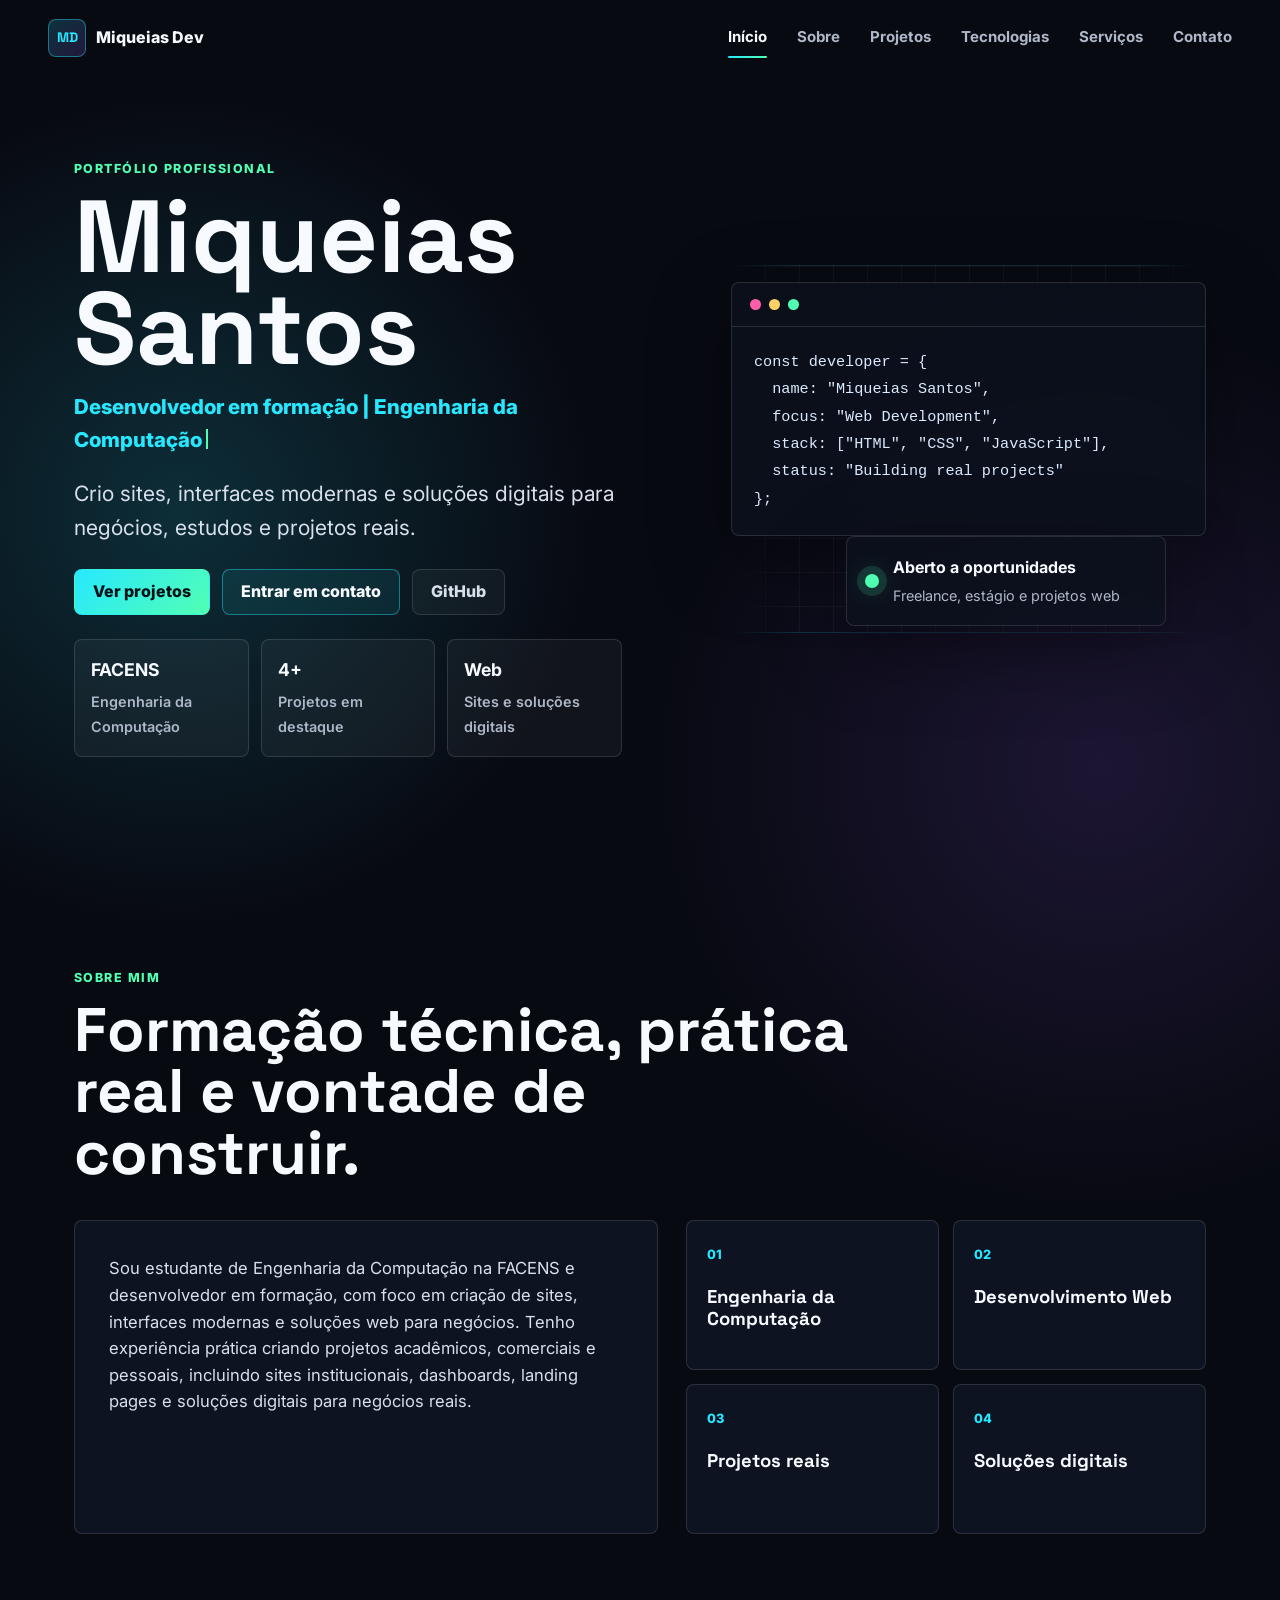
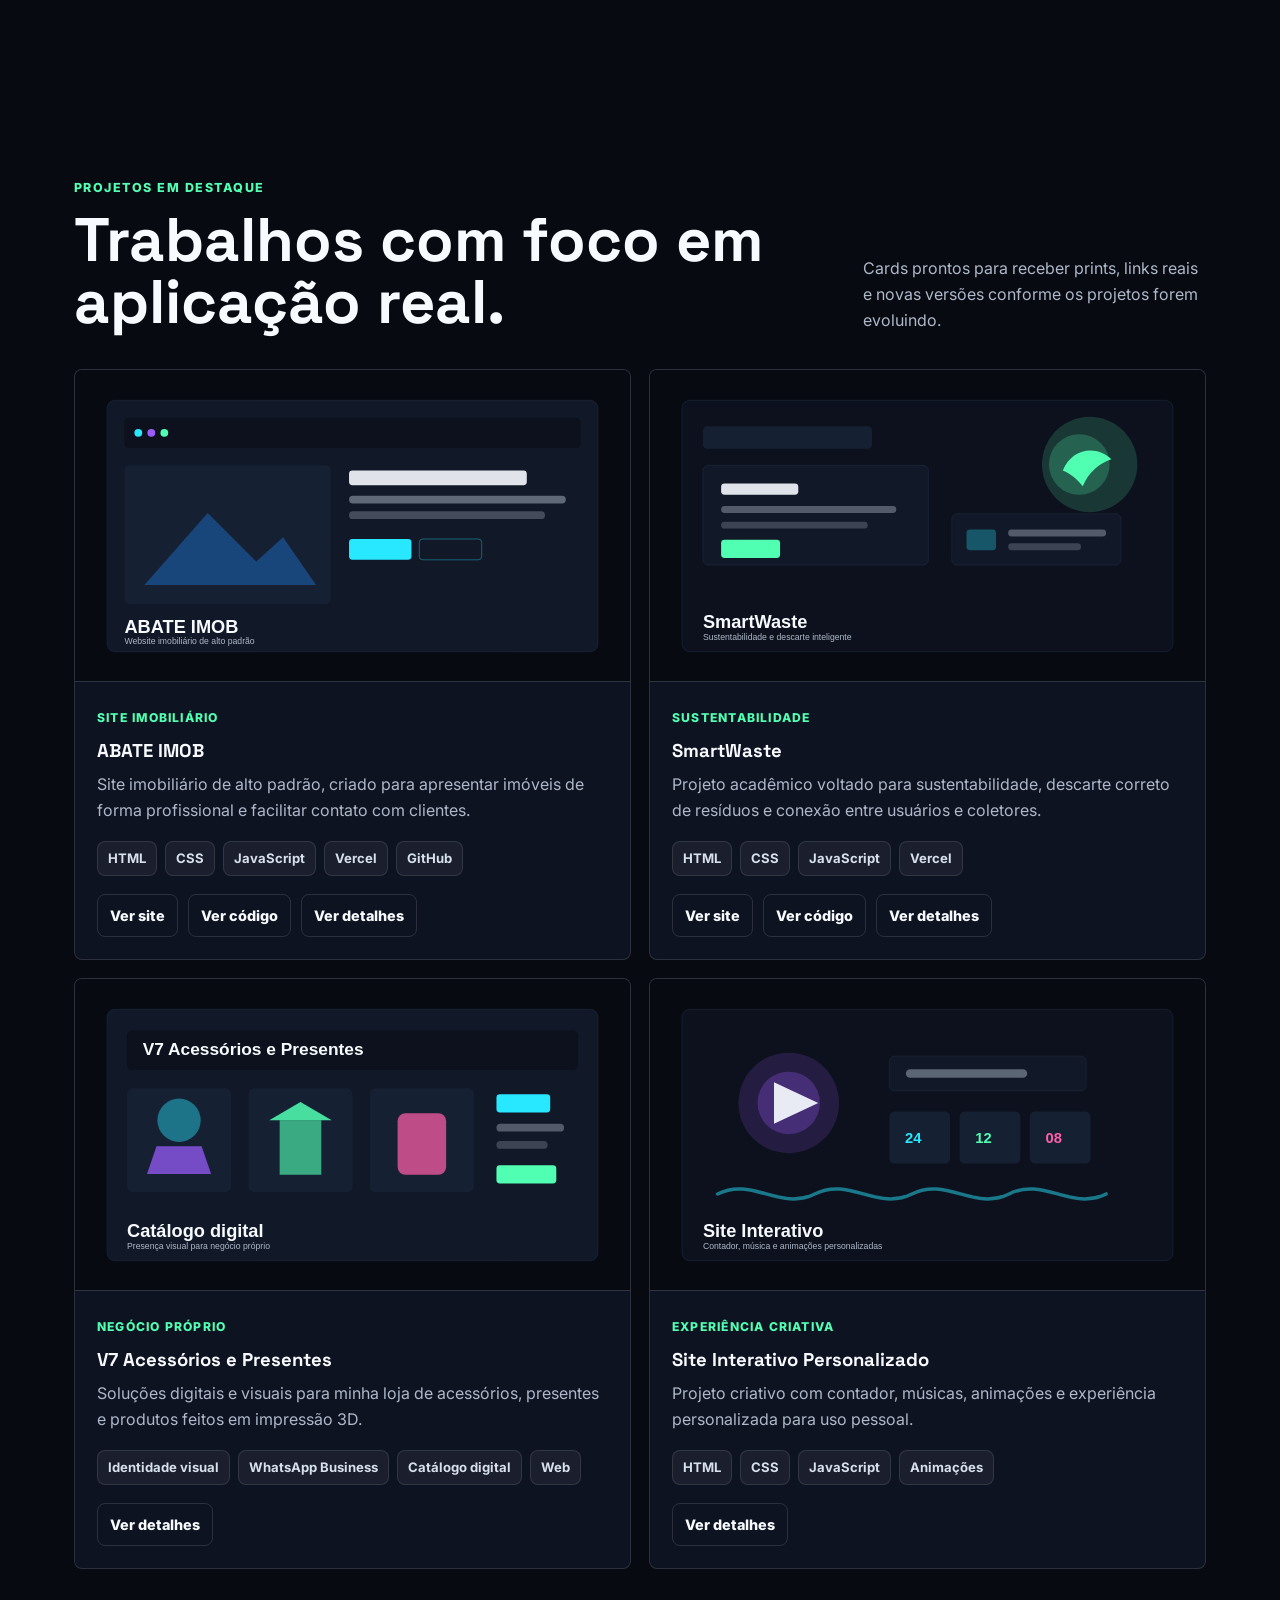
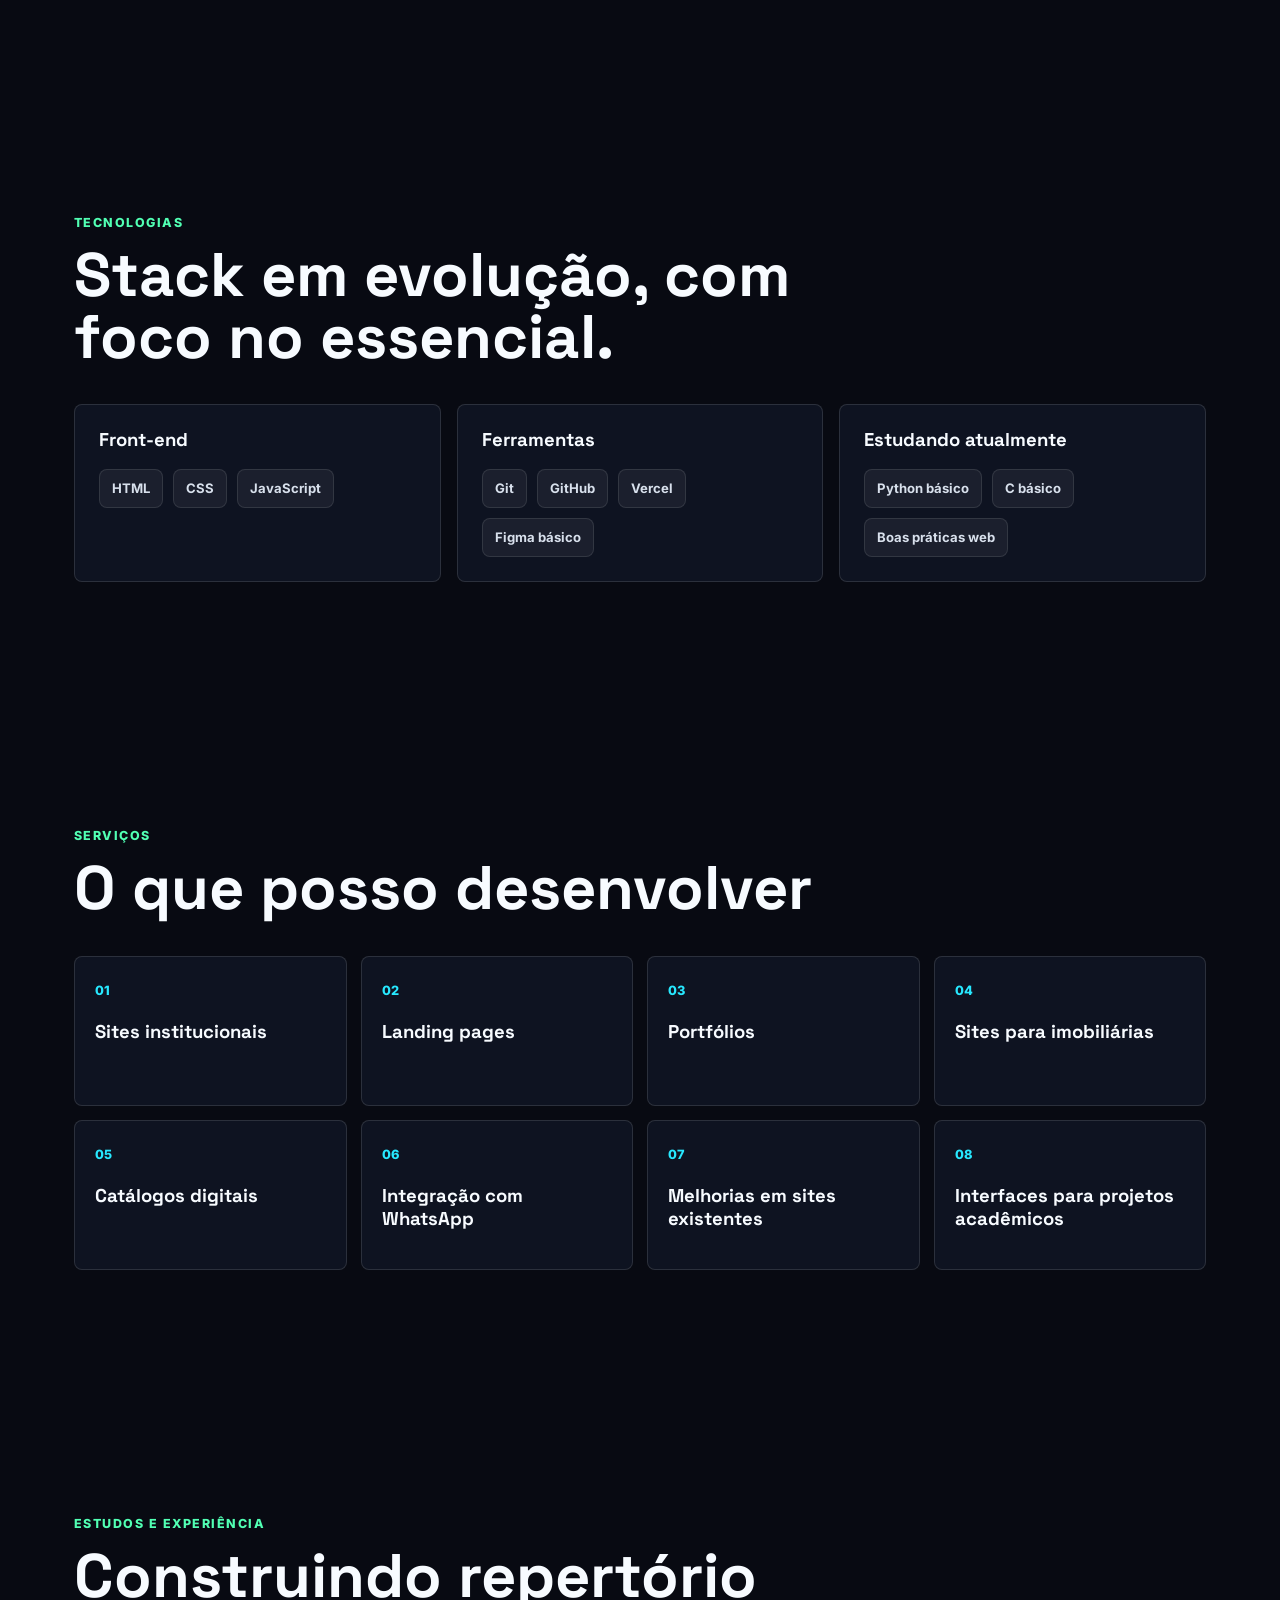
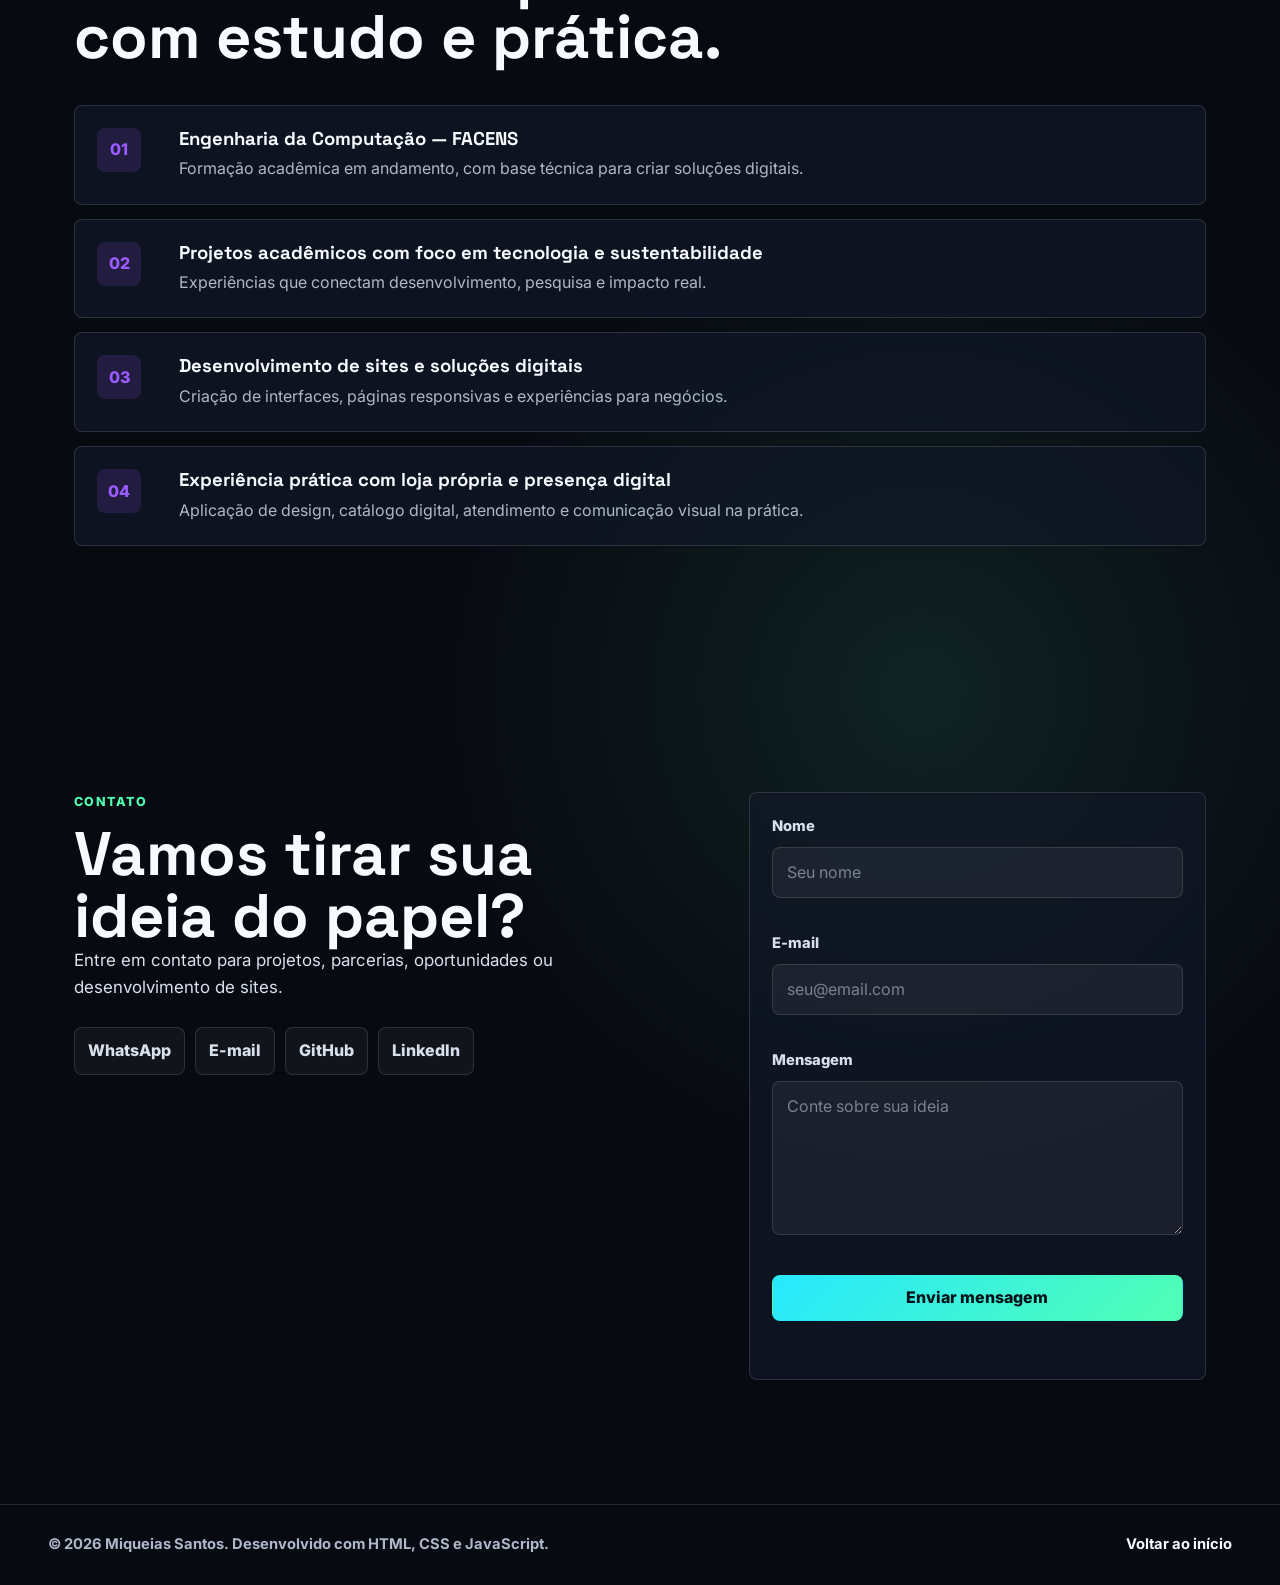
==== index.html @ b679c5ac "Criar portifolio inicial" ====
<!doctype html>
<html lang="pt-BR">
  <head>
    <meta charset="utf-8" />
    <meta name="viewport" content="width=device-width, initial-scale=1" />
    <title>Miqueias Santos | Desenvolvedor Web</title>
    <meta
      name="description"
      content="Portfólio profissional de Miqueias Santos, estudante de Engenharia da Computação na FACENS e desenvolvedor em formação."
    />
    <meta name="theme-color" content="#080a12" />

    <link rel="preconnect" href="https://fonts.googleapis.com" />
    <link rel="preconnect" href="https://fonts.gstatic.com" crossorigin />
    <link
      href="https://fonts.googleapis.com/css2?family=Inter:wght@400;500;600;700;800&family=Space+Grotesk:wght@600;700&display=swap"
      rel="stylesheet"
    />
    <link rel="stylesheet" href="style.css" />
  </head>

  <body>
    <a class="skip-link" href="#inicio">Pular para o conteúdo</a>

    <header class="site-header" data-header>
      <a class="logo" href="#inicio" aria-label="Miqueias Dev - início">
        <span class="logo__mark">MD</span>
        <span>Miqueias Dev</span>
      </a>

      <button
        class="nav-toggle"
        type="button"
        aria-label="Abrir menu"
        aria-controls="main-nav"
        aria-expanded="false"
        data-nav-toggle
      >
        <span></span>
        <span></span>
        <span></span>
      </button>

      <nav class="main-nav" id="main-nav" aria-label="Navegação principal" data-nav>
        <a class="nav-link" href="#inicio">Início</a>
        <a class="nav-link" href="#sobre">Sobre</a>
        <a class="nav-link" href="#projetos">Projetos</a>
        <a class="nav-link" href="#tecnologias">Tecnologias</a>
        <a class="nav-link" href="#servicos">Serviços</a>
        <a class="nav-link" href="#contato">Contato</a>
      </nav>
    </header>

    <main id="conteudo">
      <section class="hero section-observe" id="inicio" aria-labelledby="hero-title">
        <div class="hero__content">
          <p class="section-kicker">Portfólio profissional</p>
          <h1 id="hero-title">Miqueias Santos</h1>
          <p class="hero__role" aria-label="Desenvolvedor em formação | Engenharia da Computação">
            <span data-typing>Desenvolvedor em formação | Engenharia da Computação</span>
          </p>
          <p class="hero__description">
            Crio sites, interfaces modernas e soluções digitais para negócios, estudos e
            projetos reais.
          </p>

          <div class="hero__actions" aria-label="Ações principais">
            <a class="btn btn--primary" href="#projetos">Ver projetos</a>
            <a class="btn btn--secondary" href="#contato">Entrar em contato</a>
            <a class="btn btn--ghost" href="COLOCAR_LINK_GITHUB" target="_blank" rel="noreferrer">GitHub</a>
          </div>

          <div class="hero__stats" aria-label="Resumo profissional">
            <article>
              <strong>FACENS</strong>
              <span>Engenharia da Computação</span>
            </article>
            <article>
              <strong>4+</strong>
              <span>Projetos em destaque</span>
            </article>
            <article>
              <strong>Web</strong>
              <span>Sites e soluções digitais</span>
            </article>
          </div>
        </div>

        <div class="hero__visual" aria-hidden="true">
          <div class="code-card floating-card">
            <div class="code-card__header">
              <span></span>
              <span></span>
              <span></span>
            </div>
            <pre><code>const developer = {
  name: "Miqueias Santos",
  focus: "Web Development",
  stack: ["HTML", "CSS", "JavaScript"],
  status: "Building real projects"
};</code></pre>
          </div>

          <div class="signal-card floating-card">
            <span class="signal-card__dot"></span>
            <div>
              <strong>Aberto a oportunidades</strong>
              <p>Freelance, estágio e projetos web</p>
            </div>
          </div>
        </div>
      </section>

      <section class="section section-observe" id="sobre" aria-labelledby="sobre-title">
        <div class="section-heading">
          <p class="section-kicker">Sobre mim</p>
          <h2 id="sobre-title">Formação técnica, prática real e vontade de construir.</h2>
        </div>

        <div class="about-grid">
          <div class="about-text">
            <p>
              Sou estudante de Engenharia da Computação na FACENS e desenvolvedor em
              formação, com foco em criação de sites, interfaces modernas e soluções web
              para negócios. Tenho experiência prática criando projetos acadêmicos,
              comerciais e pessoais, incluindo sites institucionais, dashboards, landing
              pages e soluções digitais para negócios reais.
            </p>
          </div>

          <div class="about-cards" aria-label="Áreas de atuação">
            <article class="mini-card">
              <span>01</span>
              <h3>Engenharia da Computação</h3>
            </article>
            <article class="mini-card">
              <span>02</span>
              <h3>Desenvolvimento Web</h3>
            </article>
            <article class="mini-card">
              <span>03</span>
              <h3>Projetos reais</h3>
            </article>
            <article class="mini-card">
              <span>04</span>
              <h3>Soluções digitais</h3>
            </article>
          </div>
        </div>
      </section>

      <section class="section section-observe" id="projetos" aria-labelledby="projetos-title">
        <div class="section-heading section-heading--split">
          <div>
            <p class="section-kicker">Projetos em destaque</p>
            <h2 id="projetos-title">Trabalhos com foco em aplicação real.</h2>
          </div>
          <p>
            Cards prontos para receber prints, links reais e novas versões conforme os
            projetos forem evoluindo.
          </p>
        </div>

        <div class="projects-grid">
          <article class="project-card">
            <img src="assets/project-abate-imob.svg" alt="Placeholder visual do projeto ABATE IMOB" />
            <div class="project-card__body">
              <span class="project-card__type">Site imobiliário</span>
              <h3>ABATE IMOB</h3>
              <p>
                Site imobiliário de alto padrão, criado para apresentar imóveis de forma
                profissional e facilitar contato com clientes.
              </p>
              <div class="tag-list" aria-label="Tecnologias usadas">
                <span>HTML</span>
                <span>CSS</span>
                <span>JavaScript</span>
                <span>Vercel</span>
                <span>GitHub</span>
              </div>
              <div class="project-card__actions">
                <a href="COLOCAR_LINK_ABATE_IMOB" target="_blank" rel="noreferrer">Ver site</a>
                <a href="COLOCAR_LINK_GITHUB" target="_blank" rel="noreferrer">Ver código</a>
                <a href="#contato">Ver detalhes</a>
              </div>
            </div>
          </article>

          <article class="project-card">
            <img src="assets/project-smartwaste.svg" alt="Placeholder visual do projeto SmartWaste" />
            <div class="project-card__body">
              <span class="project-card__type">Sustentabilidade</span>
              <h3>SmartWaste</h3>
              <p>
                Projeto acadêmico voltado para sustentabilidade, descarte correto de
                resíduos e conexão entre usuários e coletores.
              </p>
              <div class="tag-list" aria-label="Tecnologias usadas">
                <span>HTML</span>
                <span>CSS</span>
                <span>JavaScript</span>
                <span>Vercel</span>
              </div>
              <div class="project-card__actions">
                <a href="COLOCAR_LINK_SMARTWASTE" target="_blank" rel="noreferrer">Ver site</a>
                <a href="COLOCAR_LINK_GITHUB" target="_blank" rel="noreferrer">Ver código</a>
                <a href="#contato">Ver detalhes</a>
              </div>
            </div>
          </article>

          <article class="project-card">
            <img src="assets/project-v7.svg" alt="Placeholder visual do projeto V7 Acessórios e Presentes" />
            <div class="project-card__body">
              <span class="project-card__type">Negócio próprio</span>
              <h3>V7 Acessórios e Presentes</h3>
              <p>
                Soluções digitais e visuais para minha loja de acessórios, presentes e
                produtos feitos em impressão 3D.
              </p>
              <div class="tag-list" aria-label="Tecnologias usadas">
                <span>Identidade visual</span>
                <span>WhatsApp Business</span>
                <span>Catálogo digital</span>
                <span>Web</span>
              </div>
              <div class="project-card__actions">
                <a href="#contato">Ver detalhes</a>
              </div>
            </div>
          </article>

          <article class="project-card">
            <img src="assets/project-interativo.svg" alt="Placeholder visual do projeto Site Interativo Personalizado" />
            <div class="project-card__body">
              <span class="project-card__type">Experiência criativa</span>
              <h3>Site Interativo Personalizado</h3>
              <p>
                Projeto criativo com contador, músicas, animações e experiência
                personalizada para uso pessoal.
              </p>
              <div class="tag-list" aria-label="Tecnologias usadas">
                <span>HTML</span>
                <span>CSS</span>
                <span>JavaScript</span>
                <span>Animações</span>
              </div>
              <div class="project-card__actions">
                <a href="#contato">Ver detalhes</a>
              </div>
            </div>
          </article>
        </div>
      </section>

      <section class="section section-observe" id="tecnologias" aria-labelledby="tecnologias-title">
        <div class="section-heading">
          <p class="section-kicker">Tecnologias</p>
          <h2 id="tecnologias-title">Stack em evolução, com foco no essencial.</h2>
        </div>

        <div class="tech-groups">
          <article class="tech-group">
            <h3>Front-end</h3>
            <div class="tech-list">
              <span>HTML</span>
              <span>CSS</span>
              <span>JavaScript</span>
            </div>
          </article>

          <article class="tech-group">
            <h3>Ferramentas</h3>
            <div class="tech-list">
              <span>Git</span>
              <span>GitHub</span>
              <span>Vercel</span>
              <span>Figma básico</span>
            </div>
          </article>

          <article class="tech-group">
            <h3>Estudando atualmente</h3>
            <div class="tech-list">
              <span>Python básico</span>
              <span>C básico</span>
              <span>Boas práticas web</span>
            </div>
          </article>
        </div>
      </section>

      <section class="section section-observe" id="servicos" aria-labelledby="servicos-title">
        <div class="section-heading">
          <p class="section-kicker">Serviços</p>
          <h2 id="servicos-title">O que posso desenvolver</h2>
        </div>

        <div class="services-grid">
          <article class="service-card">
            <span>01</span>
            <h3>Sites institucionais</h3>
          </article>
          <article class="service-card">
            <span>02</span>
            <h3>Landing pages</h3>
          </article>
          <article class="service-card">
            <span>03</span>
            <h3>Portfólios</h3>
          </article>
          <article class="service-card">
            <span>04</span>
            <h3>Sites para imobiliárias</h3>
          </article>
          <article class="service-card">
            <span>05</span>
            <h3>Catálogos digitais</h3>
          </article>
          <article class="service-card">
            <span>06</span>
            <h3>Integração com WhatsApp</h3>
          </article>
          <article class="service-card">
            <span>07</span>
            <h3>Melhorias em sites existentes</h3>
          </article>
          <article class="service-card">
            <span>08</span>
            <h3>Interfaces para projetos acadêmicos</h3>
          </article>
        </div>
      </section>

      <section class="section section-observe" id="experiencia" aria-labelledby="experiencia-title">
        <div class="section-heading">
          <p class="section-kicker">Estudos e experiência</p>
          <h2 id="experiencia-title">Construindo repertório com estudo e prática.</h2>
        </div>

        <div class="timeline">
          <article>
            <span>01</span>
            <div>
              <h3>Engenharia da Computação — FACENS</h3>
              <p>Formação acadêmica em andamento, com base técnica para criar soluções digitais.</p>
            </div>
          </article>
          <article>
            <span>02</span>
            <div>
              <h3>Projetos acadêmicos com foco em tecnologia e sustentabilidade</h3>
              <p>Experiências que conectam desenvolvimento, pesquisa e impacto real.</p>
            </div>
          </article>
          <article>
            <span>03</span>
            <div>
              <h3>Desenvolvimento de sites e soluções digitais</h3>
              <p>Criação de interfaces, páginas responsivas e experiências para negócios.</p>
            </div>
          </article>
          <article>
            <span>04</span>
            <div>
              <h3>Experiência prática com loja própria e presença digital</h3>
              <p>Aplicação de design, catálogo digital, atendimento e comunicação visual na prática.</p>
            </div>
          </article>
        </div>
      </section>

      <section class="contact section-observe" id="contato" aria-labelledby="contato-title">
        <div class="contact__content">
          <p class="section-kicker">Contato</p>
          <h2 id="contato-title">Vamos tirar sua ideia do papel?</h2>
          <p>
            Entre em contato para projetos, parcerias, oportunidades ou desenvolvimento
            de sites.
          </p>

          <div class="contact-links" aria-label="Links de contato">
            <a href="COLOCAR_LINK_WHATSAPP" target="_blank" rel="noreferrer">WhatsApp</a>
            <a href="mailto:COLOCAR_EMAIL">E-mail</a>
            <a href="COLOCAR_LINK_GITHUB" target="_blank" rel="noreferrer">GitHub</a>
            <a href="COLOCAR_LINK_LINKEDIN" target="_blank" rel="noreferrer">LinkedIn</a>
          </div>
        </div>

        <form class="contact-form" novalidate data-contact-form>
          <label for="name">Nome</label>
          <input id="name" name="name" type="text" placeholder="Seu nome" autocomplete="name" required />
          <small data-error-for="name"></small>

          <label for="email">E-mail</label>
          <input id="email" name="email" type="text" inputmode="email" placeholder="seu@email.com" autocomplete="email" required />
          <small data-error-for="email"></small>

          <label for="message">Mensagem</label>
          <textarea id="message" name="message" rows="5" placeholder="Conte sobre sua ideia" required></textarea>
          <small data-error-for="message"></small>

          <button class="btn btn--primary" type="submit">Enviar mensagem</button>
          <p class="form-success" role="status" aria-live="polite" data-form-success></p>
        </form>
      </section>
    </main>

    <button class="back-to-top" type="button" aria-label="Voltar ao topo" data-back-to-top>
      ↑
    </button>

    <footer class="site-footer">
      <p>© <span data-current-year></span> Miqueias Santos. Desenvolvido com HTML, CSS e JavaScript.</p>
      <a href="#inicio">Voltar ao início</a>
    </footer>

    <script src="script.js"></script>
  </body>
</html>
---- style.css ----
/* ==========================================================================
   Base e tokens
   ========================================================================== */

:root {
  --bg: #080a12;
  --bg-elevated: #0d111d;
  --bg-soft: #111827;
  --card: rgba(17, 24, 39, 0.72);
  --card-strong: rgba(20, 29, 48, 0.9);
  --text: #f7fbff;
  --muted: #aeb8c8;
  --muted-strong: #d8e0ec;
  --line: rgba(255, 255, 255, 0.12);
  --cyan: #27e8ff;
  --violet: #9b5cff;
  --green: #51ffb3;
  --pink: #ff5ea8;
  --warning: #ffd166;
  --shadow: 0 24px 80px rgba(0, 0, 0, 0.38);
  --radius: 8px;
  --max-width: 1180px;
  --header-height: 76px;
}

* {
  box-sizing: border-box;
}

html {
  scroll-behavior: smooth;
  scroll-padding-top: calc(var(--header-height) + 24px);
}

body {
  min-width: 320px;
  margin: 0;
  background:
    radial-gradient(circle at 14% 8%, rgba(39, 232, 255, 0.16), transparent 26rem),
    radial-gradient(circle at 86% 12%, rgba(155, 92, 255, 0.14), transparent 28rem),
    radial-gradient(circle at 72% 86%, rgba(81, 255, 179, 0.1), transparent 30rem),
    var(--bg);
  color: var(--text);
  font-family: "Inter", system-ui, -apple-system, BlinkMacSystemFont, "Segoe UI", sans-serif;
  line-height: 1.6;
}

body.menu-open {
  overflow: hidden;
}

img,
svg {
  display: block;
  max-width: 100%;
}

a {
  color: inherit;
  text-decoration: none;
}

button,
input,
textarea {
  font: inherit;
}

button {
  border: 0;
}

::selection {
  background: rgba(39, 232, 255, 0.3);
  color: var(--text);
}

.skip-link {
  position: fixed;
  top: 14px;
  left: 14px;
  z-index: 100;
  transform: translateY(-150%);
  border-radius: var(--radius);
  background: var(--cyan);
  color: #031018;
  padding: 10px 14px;
  font-weight: 800;
  transition: transform 180ms ease;
}

.skip-link:focus {
  transform: translateY(0);
}

/* ==========================================================================
   Header e navegação
   ========================================================================== */

.site-header {
  position: fixed;
  inset: 0 0 auto;
  z-index: 50;
  display: flex;
  min-height: var(--header-height);
  align-items: center;
  justify-content: space-between;
  gap: 24px;
  padding: 16px clamp(18px, 4vw, 48px);
  border-bottom: 1px solid transparent;
  transition: background 200ms ease, border-color 200ms ease, box-shadow 200ms ease;
}

.site-header.is-scrolled {
  border-color: var(--line);
  background: rgba(8, 10, 18, 0.76);
  box-shadow: 0 16px 50px rgba(0, 0, 0, 0.22);
  backdrop-filter: blur(18px);
}

.logo {
  display: inline-flex;
  align-items: center;
  gap: 10px;
  color: var(--text);
  font-weight: 800;
  letter-spacing: 0;
}

.logo__mark {
  display: grid;
  width: 38px;
  height: 38px;
  place-items: center;
  border: 1px solid rgba(39, 232, 255, 0.42);
  border-radius: var(--radius);
  background: linear-gradient(135deg, rgba(39, 232, 255, 0.18), rgba(155, 92, 255, 0.18));
  color: var(--cyan);
  font-family: "Space Grotesk", sans-serif;
  font-size: 0.86rem;
}

.main-nav {
  display: flex;
  align-items: center;
  gap: clamp(16px, 3vw, 30px);
}

.nav-link {
  position: relative;
  color: var(--muted);
  font-size: 0.94rem;
  font-weight: 700;
  transition: color 180ms ease;
}

.nav-link::after {
  position: absolute;
  right: 0;
  bottom: -8px;
  left: 0;
  height: 2px;
  transform: scaleX(0);
  transform-origin: center;
  border-radius: 99px;
  background: linear-gradient(90deg, var(--cyan), var(--green));
  content: "";
  transition: transform 180ms ease;
}

.nav-link:hover,
.nav-link:focus-visible,
.nav-link.is-active {
  color: var(--text);
}

.nav-link.is-active::after {
  transform: scaleX(1);
}

.nav-toggle {
  display: none;
  width: 42px;
  height: 42px;
  align-items: center;
  justify-content: center;
  flex-direction: column;
  gap: 5px;
  border: 1px solid var(--line);
  border-radius: var(--radius);
  background: rgba(255, 255, 255, 0.04);
  color: var(--text);
  cursor: pointer;
}

.nav-toggle span {
  display: block;
  width: 18px;
  height: 2px;
  border-radius: 99px;
  background: currentColor;
  transition: transform 180ms ease, opacity 180ms ease;
}

.nav-toggle.is-open span:nth-child(1) {
  transform: translateY(6px) rotate(45deg);
}

.nav-toggle.is-open span:nth-child(2) {
  opacity: 0;
}

.nav-toggle.is-open span:nth-child(3) {
  transform: translateY(-6px) rotate(-45deg);
}

/* ==========================================================================
   Componentes reutilizáveis
   ========================================================================== */

.section {
  width: min(100%, var(--max-width));
  margin: 0 auto;
  padding: clamp(76px, 10vw, 122px) clamp(18px, 4vw, 24px);
}

.section-heading {
  max-width: 780px;
  margin-bottom: 36px;
}

.section-heading--split {
  display: grid;
  grid-template-columns: minmax(0, 1fr) minmax(260px, 0.45fr);
  max-width: none;
  gap: 28px;
  align-items: end;
}

.section-heading--split > p {
  margin: 0;
  color: var(--muted);
}

.section-kicker {
  margin: 0 0 12px;
  color: var(--green);
  font-size: 0.78rem;
  font-weight: 800;
  letter-spacing: 0.12em;
  text-transform: uppercase;
}

h1,
h2,
h3,
p {
  margin-top: 0;
}

h1,
h2,
h3 {
  color: var(--text);
  font-family: "Space Grotesk", "Inter", sans-serif;
  letter-spacing: 0;
}

h1 {
  margin-bottom: 16px;
  font-size: clamp(3.2rem, 8vw, 6.7rem);
  line-height: 0.9;
}

h2 {
  margin-bottom: 0;
  font-size: clamp(2rem, 4.8vw, 4.4rem);
  line-height: 1;
}

h3 {
  margin-bottom: 10px;
  font-size: 1.16rem;
  line-height: 1.2;
}

.btn {
  display: inline-flex;
  min-height: 46px;
  align-items: center;
  justify-content: center;
  border: 1px solid transparent;
  border-radius: var(--radius);
  padding: 12px 18px;
  font-weight: 800;
  line-height: 1.1;
  transition: transform 180ms ease, border-color 180ms ease, background 180ms ease, color 180ms ease;
}

.btn:hover,
.btn:focus-visible {
  transform: translateY(-2px);
}

.btn--primary {
  background: linear-gradient(135deg, var(--cyan), var(--green));
  color: #031018;
}

.btn--secondary {
  border-color: rgba(39, 232, 255, 0.42);
  background: rgba(39, 232, 255, 0.08);
  color: var(--text);
}

.btn--ghost {
  border-color: var(--line);
  background: rgba(255, 255, 255, 0.04);
  color: var(--muted-strong);
}

.section-observe {
  opacity: 0;
  transform: translateY(24px);
  transition: opacity 600ms ease, transform 600ms ease;
}

.section-observe.is-visible {
  opacity: 1;
  transform: translateY(0);
}

/* ==========================================================================
   Hero
   ========================================================================== */

.hero {
  display: grid;
  width: min(100%, var(--max-width));
  min-height: 94svh;
  grid-template-columns: minmax(0, 1.05fr) minmax(320px, 0.95fr);
  gap: clamp(36px, 7vw, 88px);
  align-items: center;
  margin: 0 auto;
  padding: calc(var(--header-height) + 38px) clamp(18px, 4vw, 24px) 44px;
}

.hero__description {
  max-width: 660px;
  margin-bottom: 24px;
  color: var(--muted-strong);
  font-size: clamp(1.06rem, 2vw, 1.32rem);
}

.hero__role {
  min-height: 34px;
  margin-bottom: 20px;
  color: var(--cyan);
  font-size: clamp(1rem, 2vw, 1.28rem);
  font-weight: 800;
}

.hero__role span::after {
  display: inline-block;
  width: 2px;
  height: 1em;
  margin-left: 4px;
  transform: translateY(2px);
  background: var(--green);
  content: "";
  animation: caret 900ms steps(1) infinite;
}

.hero__actions {
  display: flex;
  flex-wrap: wrap;
  gap: 12px;
  margin-bottom: 24px;
}

.hero__stats {
  display: grid;
  max-width: 680px;
  grid-template-columns: repeat(3, 1fr);
  gap: 12px;
}

.hero__stats article {
  min-height: 92px;
  border: 1px solid var(--line);
  border-radius: var(--radius);
  background: rgba(255, 255, 255, 0.045);
  padding: 16px;
}

.hero__stats strong {
  display: block;
  margin-bottom: 5px;
  color: var(--text);
  font-size: 1.1rem;
}

.hero__stats span {
  color: var(--muted);
  font-size: 0.9rem;
  font-weight: 600;
}

.hero__visual {
  position: relative;
  min-height: 460px;
}

.hero__visual::before {
  position: absolute;
  inset: 8% 2% 12% 4%;
  border: 1px solid rgba(39, 232, 255, 0.16);
  border-radius: var(--radius);
  background:
    linear-gradient(rgba(255, 255, 255, 0.045) 1px, transparent 1px),
    linear-gradient(90deg, rgba(255, 255, 255, 0.045) 1px, transparent 1px);
  background-size: 34px 34px;
  content: "";
  mask-image: linear-gradient(90deg, transparent, #000 14%, #000 86%, transparent);
}

.floating-card {
  position: absolute;
  border: 1px solid var(--line);
  border-radius: var(--radius);
  background: rgba(13, 17, 29, 0.84);
  box-shadow: var(--shadow);
  backdrop-filter: blur(18px);
}

.code-card {
  top: 54px;
  right: 0;
  width: min(475px, 96%);
  overflow: hidden;
}

.code-card__header {
  display: flex;
  gap: 8px;
  padding: 16px 18px;
  border-bottom: 1px solid var(--line);
}

.code-card__header span {
  width: 11px;
  height: 11px;
  border-radius: 50%;
}

.code-card__header span:nth-child(1) {
  background: var(--pink);
}

.code-card__header span:nth-child(2) {
  background: var(--warning);
}

.code-card__header span:nth-child(3) {
  background: var(--green);
}

.code-card pre {
  margin: 0;
  overflow-x: auto;
  padding: 22px;
  color: #dbeafe;
  font-size: clamp(0.76rem, 1.35vw, 0.95rem);
  line-height: 1.8;
}

.signal-card {
  right: 8%;
  bottom: 62px;
  display: flex;
  width: min(320px, 80%);
  align-items: center;
  gap: 14px;
  padding: 18px;
}

.signal-card__dot {
  width: 14px;
  height: 14px;
  border-radius: 50%;
  background: var(--green);
  box-shadow: 0 0 0 8px rgba(81, 255, 179, 0.14), 0 0 32px rgba(81, 255, 179, 0.45);
}

.signal-card strong {
  display: block;
  margin-bottom: 3px;
}

.signal-card p {
  margin: 0;
  color: var(--muted);
  font-size: 0.9rem;
}

@keyframes caret {
  50% {
    opacity: 0;
  }
}

/* ==========================================================================
   Sobre
   ========================================================================== */

.about-grid {
  display: grid;
  grid-template-columns: minmax(0, 0.9fr) minmax(320px, 0.8fr);
  gap: 28px;
  align-items: stretch;
}

.about-text {
  border: 1px solid var(--line);
  border-radius: var(--radius);
  background: var(--card);
  padding: clamp(24px, 4vw, 34px);
}

.about-text p {
  margin: 0;
  color: var(--muted-strong);
  font-size: 1.04rem;
}

.about-cards {
  display: grid;
  grid-template-columns: repeat(2, 1fr);
  gap: 14px;
}

.mini-card,
.service-card,
.tech-group {
  border: 1px solid var(--line);
  border-radius: var(--radius);
  background: var(--card);
  transition: transform 180ms ease, border-color 180ms ease, background 180ms ease;
}

.mini-card {
  min-height: 150px;
  padding: 20px;
}

.mini-card:hover,
.service-card:hover,
.tech-group:hover {
  transform: translateY(-4px);
  border-color: rgba(39, 232, 255, 0.36);
  background: var(--card-strong);
}

.mini-card span,
.service-card span {
  display: inline-flex;
  margin-bottom: 20px;
  color: var(--cyan);
  font-size: 0.8rem;
  font-weight: 800;
}

.mini-card h3,
.service-card h3 {
  margin: 0;
}

/* ==========================================================================
   Projetos
   ========================================================================== */

.projects-grid {
  display: grid;
  grid-template-columns: repeat(2, minmax(0, 1fr));
  gap: 18px;
}

.project-card {
  overflow: hidden;
  border: 1px solid var(--line);
  border-radius: var(--radius);
  background: var(--card);
  transition: transform 220ms ease, border-color 220ms ease, box-shadow 220ms ease;
}

.project-card:hover {
  transform: translateY(-6px);
  border-color: rgba(81, 255, 179, 0.34);
  box-shadow: 0 20px 70px rgba(0, 0, 0, 0.28);
}

.project-card img {
  width: 100%;
  aspect-ratio: 16 / 9;
  object-fit: cover;
  border-bottom: 1px solid var(--line);
  background: var(--bg-soft);
}

.project-card__body {
  padding: 22px;
}

.project-card__type {
  display: inline-flex;
  margin-bottom: 12px;
  color: var(--green);
  font-size: 0.76rem;
  font-weight: 800;
  letter-spacing: 0.1em;
  text-transform: uppercase;
}

.project-card p {
  color: var(--muted);
}

.tag-list {
  display: flex;
  flex-wrap: wrap;
  gap: 8px;
  margin: 18px 0;
}

.tag-list span,
.tech-list span {
  display: inline-flex;
  align-items: center;
  border: 1px solid rgba(255, 255, 255, 0.1);
  border-radius: var(--radius);
  background: rgba(255, 255, 255, 0.055);
  color: var(--muted-strong);
  font-size: 0.82rem;
  font-weight: 700;
}

.tag-list span {
  min-height: 30px;
  padding: 6px 10px;
}

.project-card__actions {
  display: flex;
  flex-wrap: wrap;
  gap: 10px;
}

.project-card__actions a {
  display: inline-flex;
  min-height: 38px;
  align-items: center;
  justify-content: center;
  border: 1px solid var(--line);
  border-radius: var(--radius);
  padding: 9px 12px;
  color: var(--text);
  font-size: 0.9rem;
  font-weight: 800;
  transition: border-color 180ms ease, background 180ms ease, color 180ms ease;
}

.project-card__actions a:hover,
.project-card__actions a:focus-visible {
  border-color: rgba(39, 232, 255, 0.48);
  background: rgba(39, 232, 255, 0.1);
  color: var(--cyan);
}

/* ==========================================================================
   Tecnologias e serviços
   ========================================================================== */

.tech-groups {
  display: grid;
  grid-template-columns: repeat(3, minmax(0, 1fr));
  gap: 16px;
}

.tech-group {
  padding: 24px;
}

.tech-group h3 {
  margin-bottom: 18px;
}

.tech-list {
  display: flex;
  flex-wrap: wrap;
  gap: 10px;
}

.tech-list span {
  min-height: 38px;
  padding: 8px 12px;
}

.services-grid {
  display: grid;
  grid-template-columns: repeat(4, minmax(0, 1fr));
  gap: 14px;
}

.service-card {
  min-height: 150px;
  padding: 20px;
}

/* ==========================================================================
   Timeline
   ========================================================================== */

.timeline {
  display: grid;
  gap: 14px;
}

.timeline article {
  display: grid;
  grid-template-columns: 64px minmax(0, 1fr);
  gap: 18px;
  align-items: start;
  border: 1px solid var(--line);
  border-radius: var(--radius);
  background: var(--card);
  padding: 22px;
}

.timeline span {
  display: grid;
  width: 44px;
  height: 44px;
  place-items: center;
  border-radius: var(--radius);
  background: rgba(155, 92, 255, 0.14);
  color: var(--violet);
  font-weight: 800;
}

.timeline h3 {
  margin-bottom: 6px;
}

.timeline p {
  margin: 0;
  color: var(--muted);
}

/* ==========================================================================
   Contato
   ========================================================================== */

.contact {
  display: grid;
  width: min(100%, var(--max-width));
  grid-template-columns: minmax(0, 0.82fr) minmax(320px, 0.62fr);
  gap: clamp(28px, 6vw, 70px);
  align-items: start;
  margin: 0 auto;
  padding: clamp(76px, 10vw, 124px) clamp(18px, 4vw, 24px);
}

.contact__content p:not(.section-kicker) {
  max-width: 620px;
  color: var(--muted-strong);
  font-size: 1.06rem;
}

.contact-links {
  display: flex;
  flex-wrap: wrap;
  gap: 10px;
  margin-top: 26px;
}

.contact-links a {
  display: inline-flex;
  min-height: 42px;
  align-items: center;
  border: 1px solid var(--line);
  border-radius: var(--radius);
  background: rgba(255, 255, 255, 0.045);
  padding: 10px 13px;
  color: var(--muted-strong);
  font-weight: 800;
  transition: transform 180ms ease, border-color 180ms ease, color 180ms ease;
}

.contact-links a:hover,
.contact-links a:focus-visible {
  transform: translateY(-2px);
  border-color: rgba(81, 255, 179, 0.44);
  color: var(--green);
}

.contact-form {
  display: grid;
  gap: 8px;
  border: 1px solid var(--line);
  border-radius: var(--radius);
  background: var(--card);
  padding: 22px;
}

.contact-form label {
  color: var(--muted-strong);
  font-size: 0.92rem;
  font-weight: 800;
}

.contact-form input,
.contact-form textarea {
  width: 100%;
  border: 1px solid rgba(255, 255, 255, 0.12);
  border-radius: var(--radius);
  background: rgba(255, 255, 255, 0.055);
  color: var(--text);
  outline: none;
  padding: 12px 14px;
  transition: border-color 180ms ease, box-shadow 180ms ease;
}

.contact-form input:focus,
.contact-form textarea:focus {
  border-color: rgba(39, 232, 255, 0.62);
  box-shadow: 0 0 0 4px rgba(39, 232, 255, 0.1);
}

.contact-form input.is-invalid,
.contact-form textarea.is-invalid {
  border-color: rgba(255, 94, 168, 0.72);
}

.contact-form ::placeholder {
  color: rgba(174, 184, 200, 0.64);
}

.contact-form small {
  min-height: 18px;
  color: var(--pink);
  font-size: 0.8rem;
  font-weight: 700;
}

.contact-form button {
  margin-top: 6px;
  cursor: pointer;
}

.form-success {
  min-height: 24px;
  margin: 4px 0 0;
  color: var(--green);
  font-size: 0.9rem;
  font-weight: 800;
}

/* ==========================================================================
   Footer e botão topo
   ========================================================================== */

.site-footer {
  display: flex;
  justify-content: space-between;
  gap: 18px;
  border-top: 1px solid var(--line);
  padding: 28px clamp(18px, 4vw, 48px);
  color: var(--muted);
  font-size: 0.92rem;
  font-weight: 700;
}

.site-footer p {
  margin: 0;
}

.site-footer a {
  color: var(--text);
}

.back-to-top {
  position: fixed;
  right: 18px;
  bottom: 18px;
  z-index: 40;
  display: grid;
  width: 44px;
  height: 44px;
  place-items: center;
  transform: translateY(16px);
  border: 1px solid rgba(39, 232, 255, 0.42);
  border-radius: var(--radius);
  background: rgba(13, 17, 29, 0.86);
  color: var(--cyan);
  cursor: pointer;
  opacity: 0;
  pointer-events: none;
  transition: opacity 180ms ease, transform 180ms ease, background 180ms ease;
  backdrop-filter: blur(14px);
}

.back-to-top.is-visible {
  transform: translateY(0);
  opacity: 1;
  pointer-events: auto;
}

.back-to-top:hover,
.back-to-top:focus-visible {
  background: rgba(39, 232, 255, 0.12);
}

/* ==========================================================================
   Responsividade
   ========================================================================== */

@media (max-width: 980px) {
  .nav-toggle {
    display: inline-flex;
  }

  .main-nav {
    position: fixed;
    top: var(--header-height);
    right: 18px;
    left: 18px;
    display: grid;
    gap: 6px;
    transform: translateY(-12px);
    border: 1px solid var(--line);
    border-radius: var(--radius);
    background: rgba(8, 10, 18, 0.985);
    box-shadow: 0 24px 70px rgba(0, 0, 0, 0.42);
    padding: 14px;
    opacity: 0;
    pointer-events: none;
    transition: opacity 180ms ease, transform 180ms ease;
    backdrop-filter: blur(18px);
  }

  .main-nav.is-open {
    transform: translateY(0);
    opacity: 1;
    pointer-events: auto;
  }

  .nav-link {
    border-radius: var(--radius);
    padding: 12px;
  }

  .nav-link::after {
    display: none;
  }

  .nav-link.is-active {
    background: rgba(39, 232, 255, 0.08);
    color: var(--cyan);
  }

  .hero,
  .about-grid,
  .contact {
    grid-template-columns: 1fr;
  }

  .hero {
    min-height: auto;
  }

  .hero__visual {
    min-height: 420px;
  }

  .section-heading--split,
  .tech-groups {
    grid-template-columns: 1fr;
  }

  .services-grid {
    grid-template-columns: repeat(2, minmax(0, 1fr));
  }
}

@media (max-width: 720px) {
  :root {
    --header-height: 70px;
  }

  .site-header {
    padding: 14px 16px;
  }

  .logo__mark {
    width: 36px;
    height: 36px;
  }

  .hero {
    padding: calc(var(--header-height) + 38px) 16px 52px;
  }

  h1 {
    font-size: clamp(3.1rem, 18vw, 5rem);
  }

  .hero__stats,
  .projects-grid,
  .about-cards {
    grid-template-columns: 1fr;
  }

  .hero__actions .btn {
    width: 100%;
  }

  .hero__visual {
    min-height: 360px;
  }

  .code-card {
    top: 22px;
  }

  .signal-card {
    right: auto;
    bottom: 22px;
    left: 0;
    width: min(330px, 92%);
  }

  .section,
  .contact {
    padding-right: 16px;
    padding-left: 16px;
  }

  .project-card__actions a,
  .contact-links a {
    flex: 1 1 auto;
  }

  .services-grid {
    grid-template-columns: 1fr;
  }

  .timeline article {
    grid-template-columns: 1fr;
  }

  .site-footer {
    flex-direction: column;
    padding-inline: 16px;
  }
}

@media (prefers-reduced-motion: reduce) {
  *,
  *::before,
  *::after {
    scroll-behavior: auto !important;
    transition-duration: 0.01ms !important;
    animation-duration: 0.01ms !important;
    animation-iteration-count: 1 !important;
  }
}
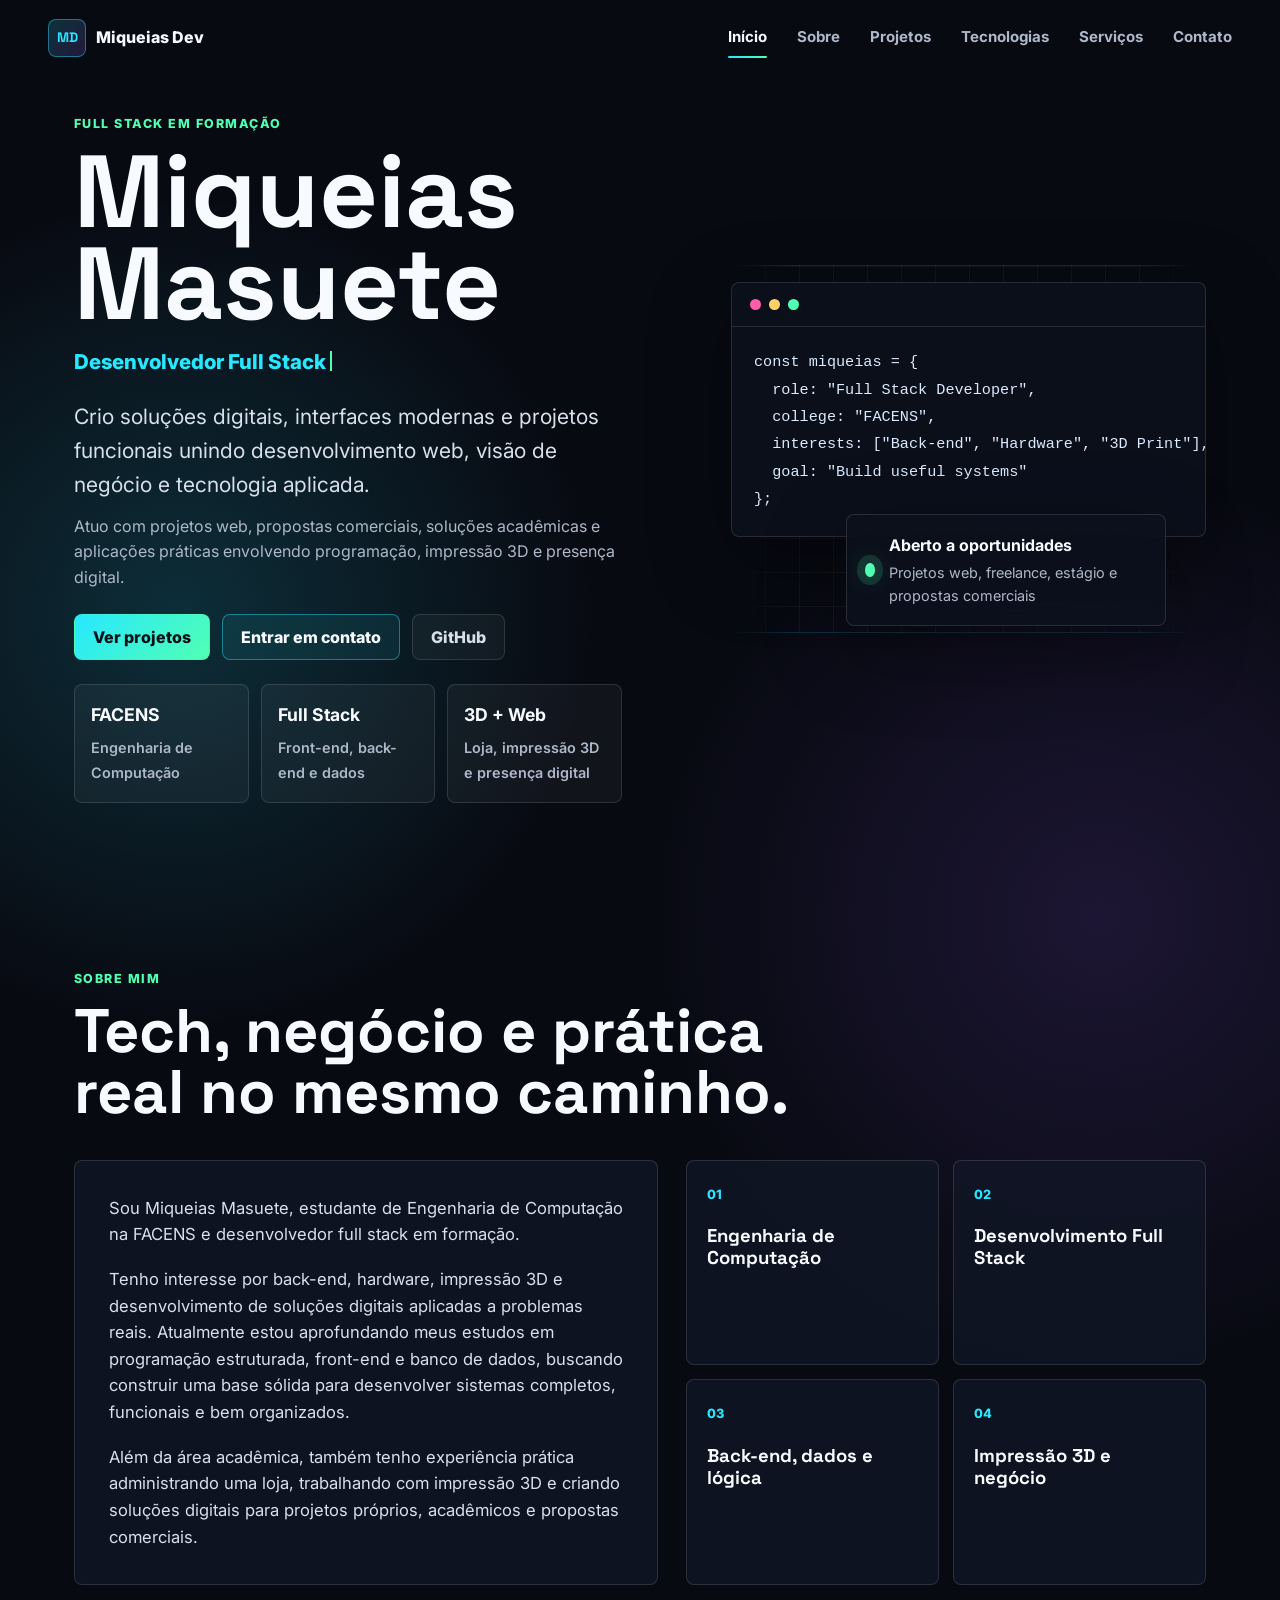
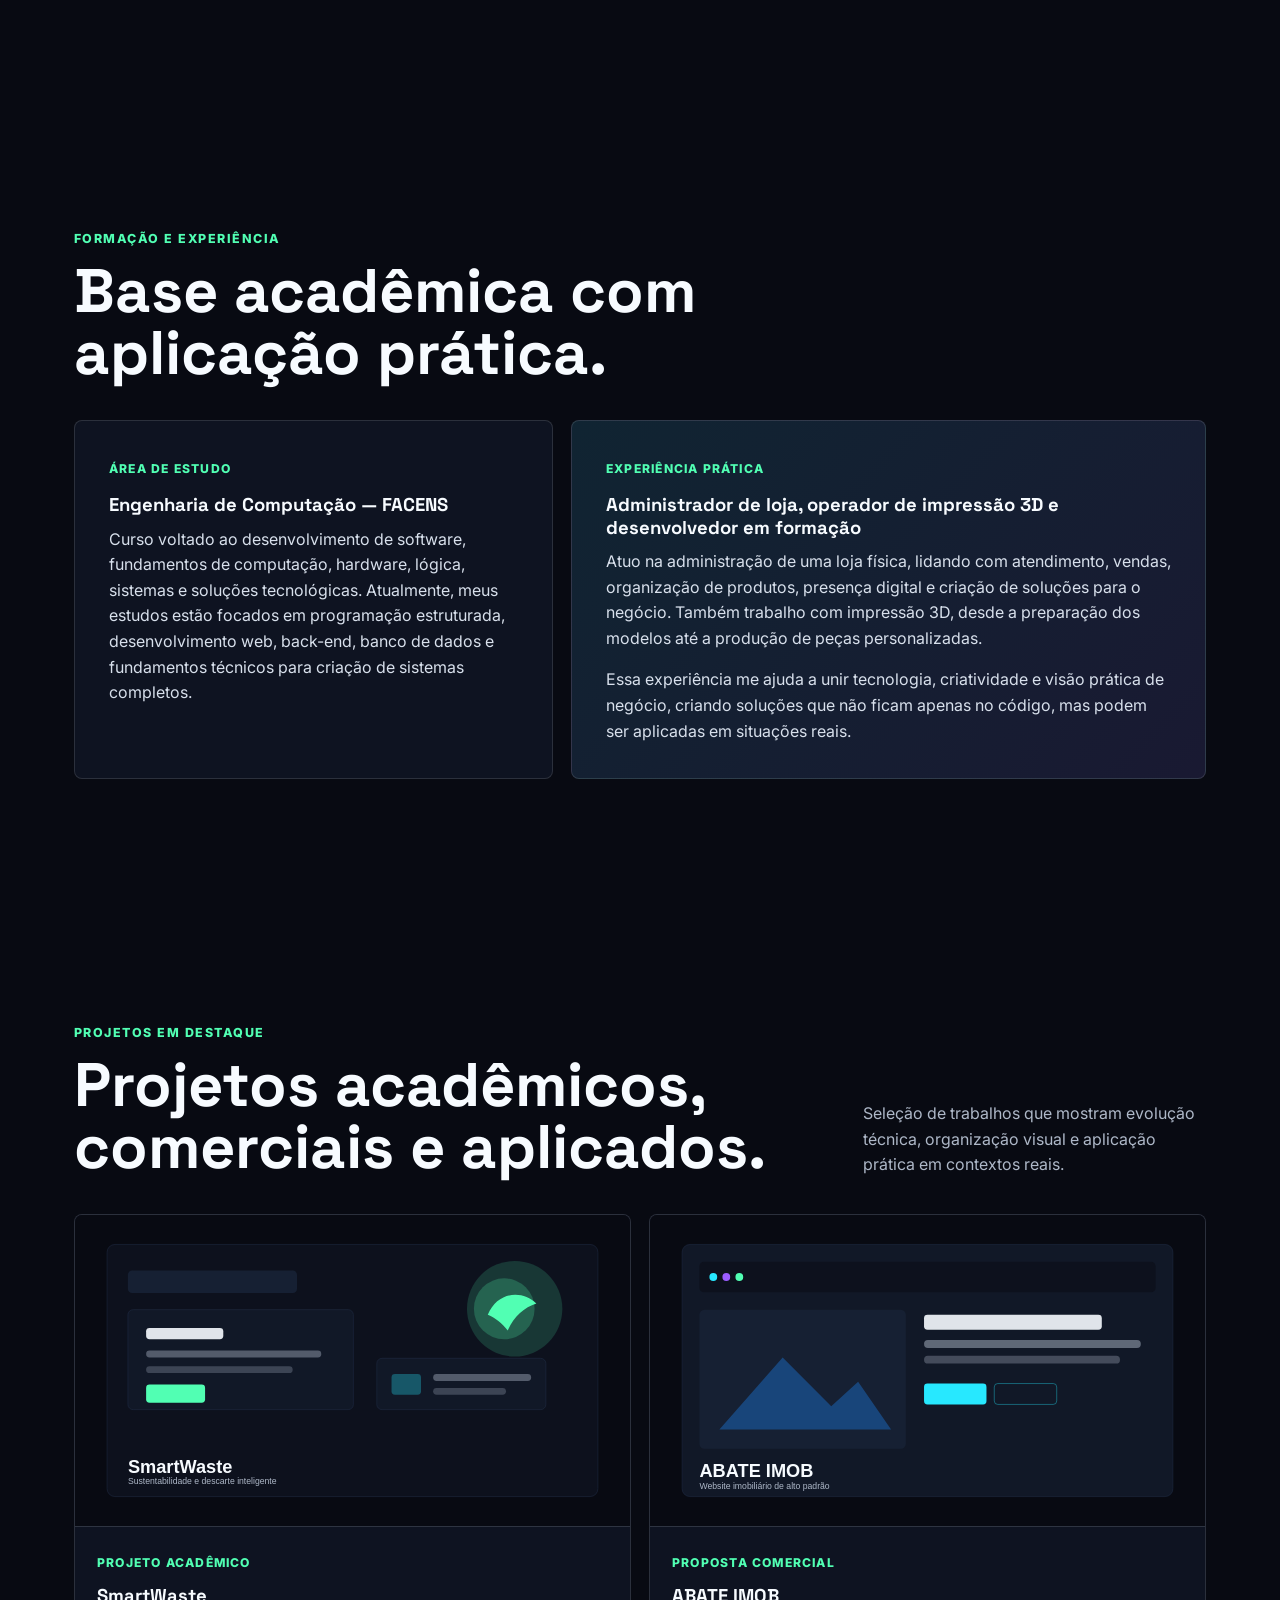
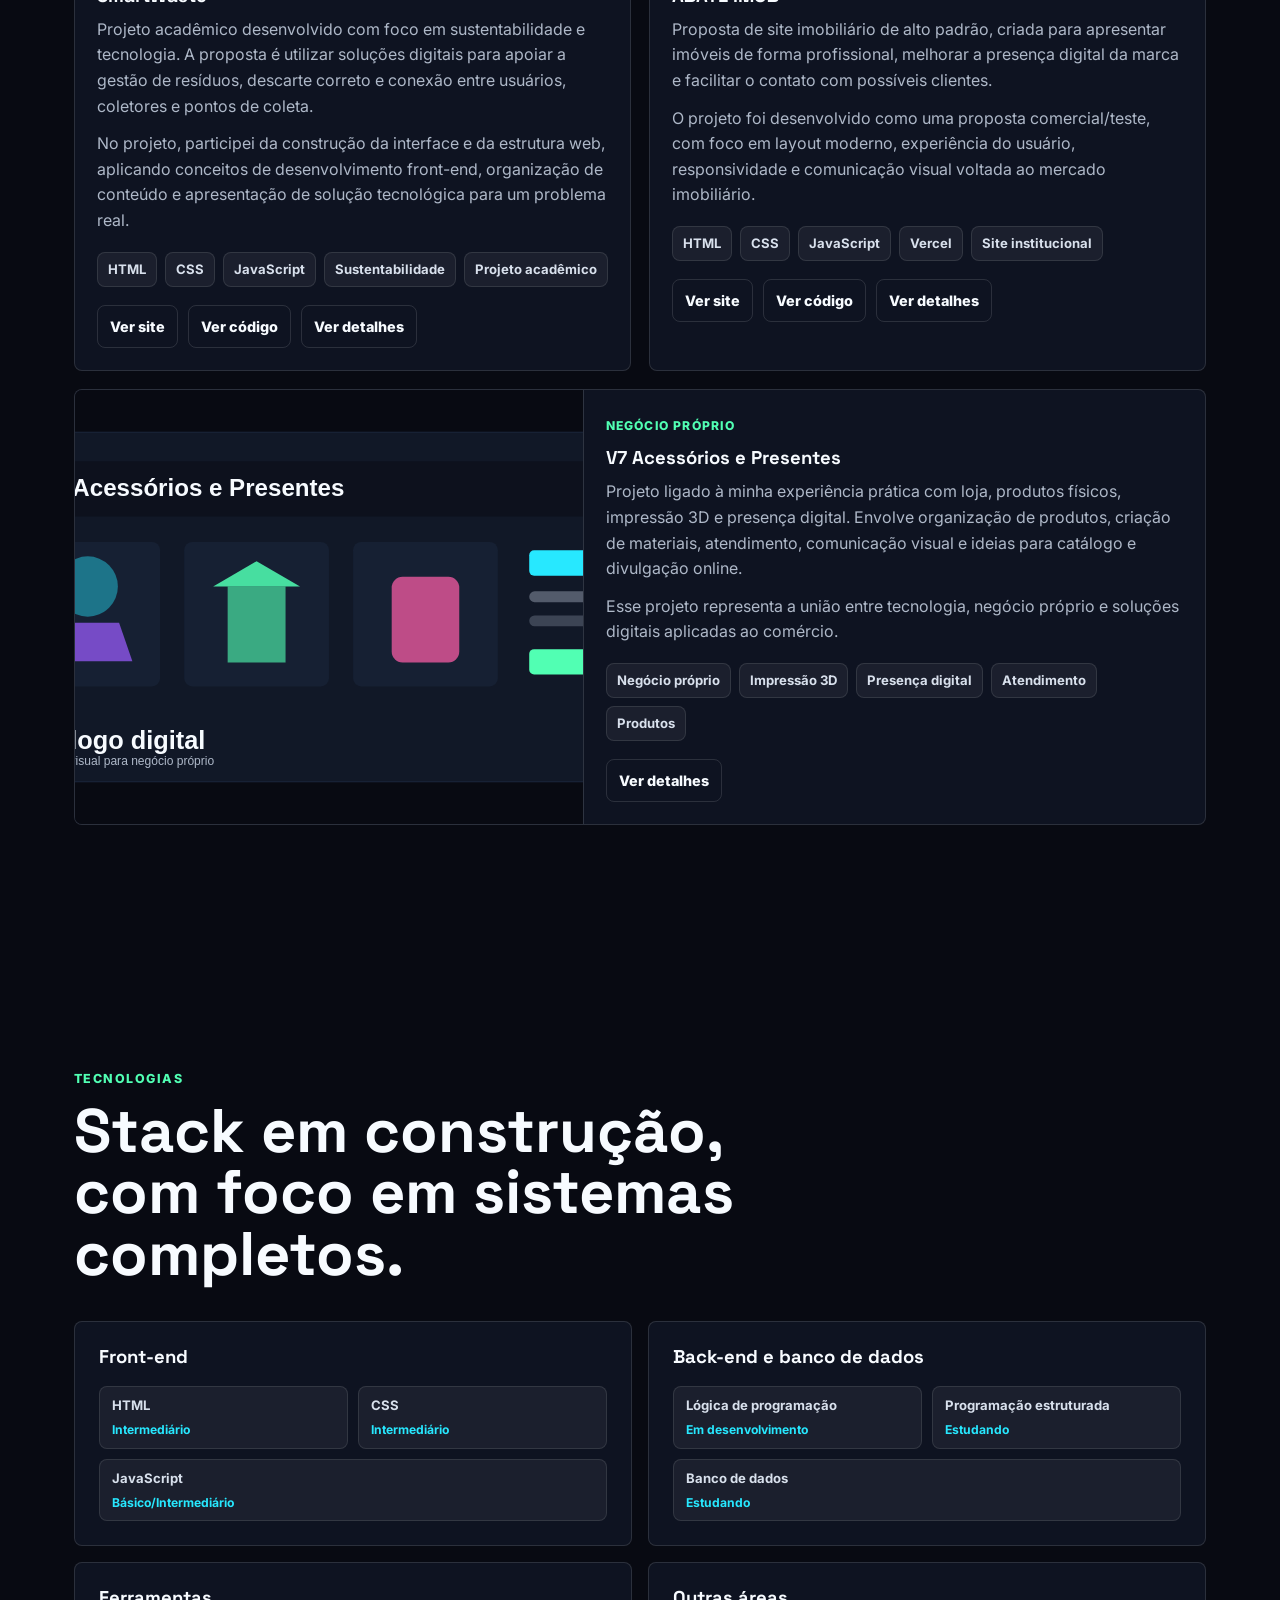
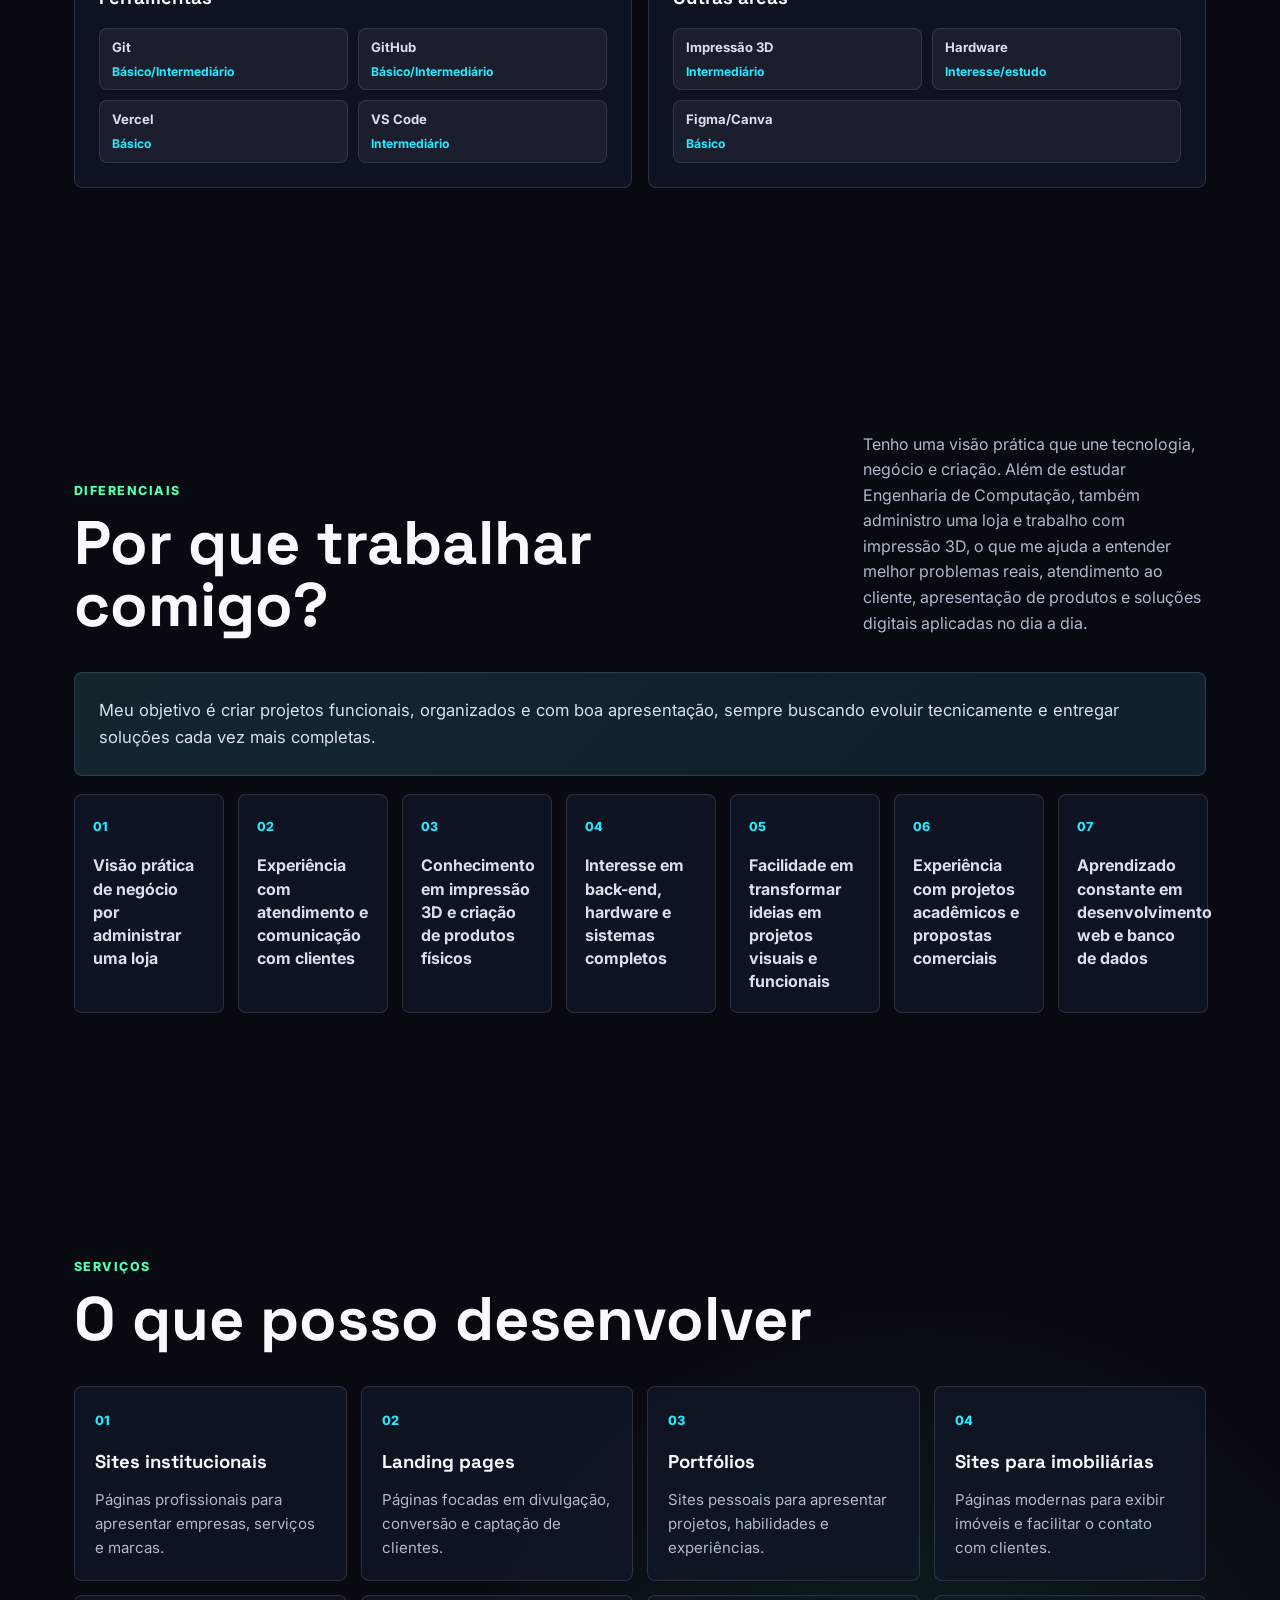
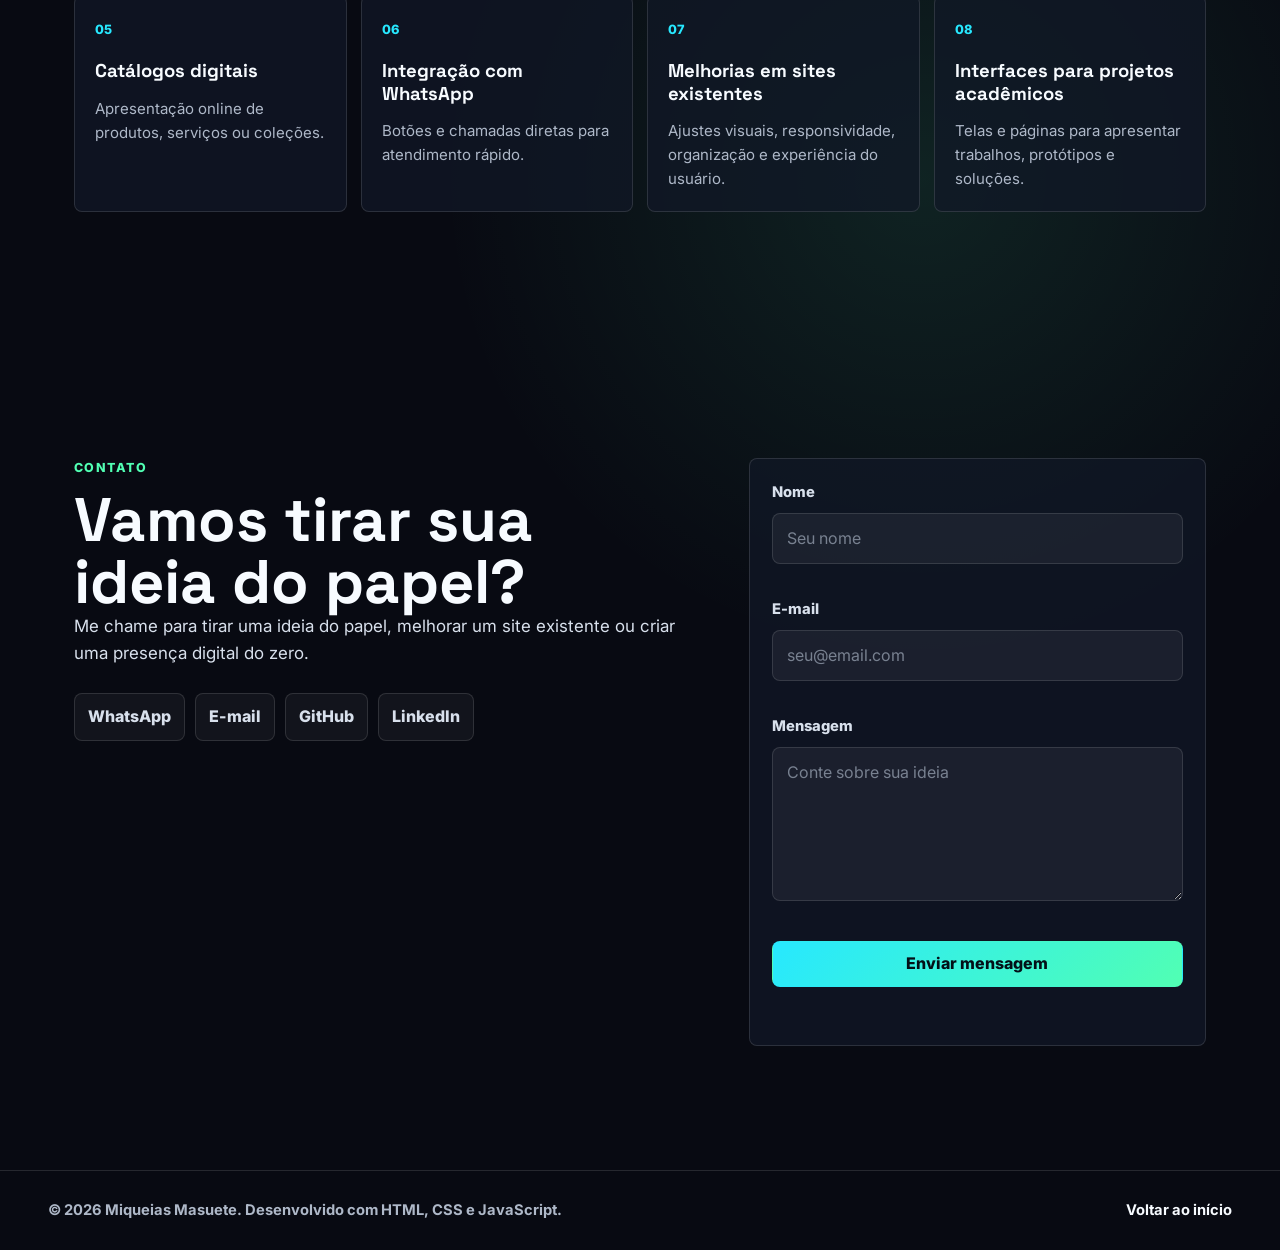
==== commit b6d6f478: "Atualiza portfolio profissional de Miqueias" ====
--- a/index.html
+++ b/index.html
@@ -3,10 +3,10 @@
   <head>
     <meta charset="utf-8" />
     <meta name="viewport" content="width=device-width, initial-scale=1" />
-    <title>Miqueias Santos | Desenvolvedor Web</title>
+    <title>Miqueias Masuete | Desenvolvedor Full Stack</title>
     <meta
       name="description"
-      content="Portfólio profissional de Miqueias Santos, estudante de Engenharia da Computação na FACENS e desenvolvedor em formação."
+      content="Portfólio profissional de Miqueias Masuete, estudante de Engenharia de Computação na FACENS e desenvolvedor full stack em formação."
     />
     <meta name="theme-color" content="#080a12" />
 
@@ -54,34 +54,39 @@
     <main id="conteudo">
       <section class="hero section-observe" id="inicio" aria-labelledby="hero-title">
         <div class="hero__content">
-          <p class="section-kicker">Portfólio profissional</p>
-          <h1 id="hero-title">Miqueias Santos</h1>
-          <p class="hero__role" aria-label="Desenvolvedor em formação | Engenharia da Computação">
-            <span data-typing>Desenvolvedor em formação | Engenharia da Computação</span>
+          <p class="section-kicker">Full stack em formação</p>
+          <h1 id="hero-title">Miqueias Masuete</h1>
+          <p class="hero__role" aria-label="Desenvolvedor Full Stack">
+            <span data-typing>Desenvolvedor Full Stack</span>
           </p>
           <p class="hero__description">
-            Crio sites, interfaces modernas e soluções digitais para negócios, estudos e
-            projetos reais.
+            Crio soluções digitais, interfaces modernas e projetos funcionais unindo
+            desenvolvimento web, visão de negócio e tecnologia aplicada.
+          </p>
+          <p class="hero__subtitle">
+            Atuo com projetos web, propostas comerciais, soluções acadêmicas e aplicações
+            práticas envolvendo programação, impressão 3D e presença digital.
           </p>
 
           <div class="hero__actions" aria-label="Ações principais">
             <a class="btn btn--primary" href="#projetos">Ver projetos</a>
             <a class="btn btn--secondary" href="#contato">Entrar em contato</a>
+            <!-- Troque este link pelo seu perfil real do GitHub. -->
             <a class="btn btn--ghost" href="COLOCAR_LINK_GITHUB" target="_blank" rel="noreferrer">GitHub</a>
           </div>
 
           <div class="hero__stats" aria-label="Resumo profissional">
             <article>
               <strong>FACENS</strong>
-              <span>Engenharia da Computação</span>
+              <span>Engenharia de Computação</span>
             </article>
             <article>
-              <strong>4+</strong>
-              <span>Projetos em destaque</span>
+              <strong>Full Stack</strong>
+              <span>Front-end, back-end e dados</span>
             </article>
             <article>
-              <strong>Web</strong>
-              <span>Sites e soluções digitais</span>
+              <strong>3D + Web</strong>
+              <span>Loja, impressão 3D e presença digital</span>
             </article>
           </div>
         </div>
@@ -93,11 +98,11 @@
               <span></span>
               <span></span>
             </div>
-            <pre><code>const developer = {
-  name: "Miqueias Santos",
-  focus: "Web Development",
-  stack: ["HTML", "CSS", "JavaScript"],
-  status: "Building real projects"
+            <pre><code>const miqueias = {
+  role: "Full Stack Developer",
+  college: "FACENS",
+  interests: ["Back-end", "Hardware", "3D Print"],
+  goal: "Build useful systems"
 };</code></pre>
           </div>
 
@@ -105,7 +110,7 @@
             <span class="signal-card__dot"></span>
             <div>
               <strong>Aberto a oportunidades</strong>
-              <p>Freelance, estágio e projetos web</p>
+              <p>Projetos web, freelance, estágio e propostas comerciais</p>
             </div>
           </div>
         </div>
@@ -114,38 +119,83 @@
       <section class="section section-observe" id="sobre" aria-labelledby="sobre-title">
         <div class="section-heading">
           <p class="section-kicker">Sobre mim</p>
-          <h2 id="sobre-title">Formação técnica, prática real e vontade de construir.</h2>
+          <h2 id="sobre-title">Tech, negócio e prática real no mesmo caminho.</h2>
         </div>
 
         <div class="about-grid">
           <div class="about-text">
             <p>
-              Sou estudante de Engenharia da Computação na FACENS e desenvolvedor em
-              formação, com foco em criação de sites, interfaces modernas e soluções web
-              para negócios. Tenho experiência prática criando projetos acadêmicos,
-              comerciais e pessoais, incluindo sites institucionais, dashboards, landing
-              pages e soluções digitais para negócios reais.
+              Sou Miqueias Masuete, estudante de Engenharia de Computação na FACENS e
+              desenvolvedor full stack em formação.
+            </p>
+            <p>
+              Tenho interesse por back-end, hardware, impressão 3D e desenvolvimento de
+              soluções digitais aplicadas a problemas reais. Atualmente estou aprofundando
+              meus estudos em programação estruturada, front-end e banco de dados, buscando
+              construir uma base sólida para desenvolver sistemas completos, funcionais e
+              bem organizados.
+            </p>
+            <p>
+              Além da área acadêmica, também tenho experiência prática administrando uma
+              loja, trabalhando com impressão 3D e criando soluções digitais para projetos
+              próprios, acadêmicos e propostas comerciais.
             </p>
           </div>
 
           <div class="about-cards" aria-label="Áreas de atuação">
             <article class="mini-card">
               <span>01</span>
-              <h3>Engenharia da Computação</h3>
+              <h3>Engenharia de Computação</h3>
             </article>
             <article class="mini-card">
               <span>02</span>
-              <h3>Desenvolvimento Web</h3>
+              <h3>Desenvolvimento Full Stack</h3>
             </article>
             <article class="mini-card">
               <span>03</span>
-              <h3>Projetos reais</h3>
+              <h3>Back-end, dados e lógica</h3>
             </article>
             <article class="mini-card">
               <span>04</span>
-              <h3>Soluções digitais</h3>
-            </article>
-          </div>
+              <h3>Impressão 3D e negócio</h3>
+            </article>
+          </div>
+        </div>
+      </section>
+
+      <section class="section section-observe" id="formacao" aria-labelledby="formacao-title">
+        <div class="section-heading">
+          <p class="section-kicker">Formação e experiência</p>
+          <h2 id="formacao-title">Base acadêmica com aplicação prática.</h2>
+        </div>
+
+        <div class="profile-grid">
+          <article class="info-panel">
+            <span class="panel-label">Área de estudo</span>
+            <h3>Engenharia de Computação — FACENS</h3>
+            <p>
+              Curso voltado ao desenvolvimento de software, fundamentos de computação,
+              hardware, lógica, sistemas e soluções tecnológicas. Atualmente, meus estudos
+              estão focados em programação estruturada, desenvolvimento web, back-end,
+              banco de dados e fundamentos técnicos para criação de sistemas completos.
+            </p>
+          </article>
+
+          <article class="info-panel info-panel--accent">
+            <span class="panel-label">Experiência prática</span>
+            <h3>Administrador de loja, operador de impressão 3D e desenvolvedor em formação</h3>
+            <p>
+              Atuo na administração de uma loja física, lidando com atendimento, vendas,
+              organização de produtos, presença digital e criação de soluções para o
+              negócio. Também trabalho com impressão 3D, desde a preparação dos modelos
+              até a produção de peças personalizadas.
+            </p>
+            <p>
+              Essa experiência me ajuda a unir tecnologia, criatividade e visão prática de
+              negócio, criando soluções que não ficam apenas no código, mas podem ser
+              aplicadas em situações reais.
+            </p>
+          </article>
         </div>
       </section>
 
@@ -153,30 +203,67 @@
         <div class="section-heading section-heading--split">
           <div>
             <p class="section-kicker">Projetos em destaque</p>
-            <h2 id="projetos-title">Trabalhos com foco em aplicação real.</h2>
+            <h2 id="projetos-title">Projetos acadêmicos, comerciais e aplicados.</h2>
           </div>
           <p>
-            Cards prontos para receber prints, links reais e novas versões conforme os
-            projetos forem evoluindo.
+            Seleção de trabalhos que mostram evolução técnica, organização visual e
+            aplicação prática em contextos reais.
           </p>
         </div>
 
         <div class="projects-grid">
           <article class="project-card">
-            <img src="assets/project-abate-imob.svg" alt="Placeholder visual do projeto ABATE IMOB" />
+            <!-- Para usar um print real, troque o caminho abaixo por uma imagem dentro de assets/. -->
+            <img src="assets/project-smartwaste.svg" alt="Visual abstrato do projeto SmartWaste" />
             <div class="project-card__body">
-              <span class="project-card__type">Site imobiliário</span>
+              <span class="project-card__type">Projeto acadêmico</span>
+              <h3>SmartWaste</h3>
+              <p>
+                Projeto acadêmico desenvolvido com foco em sustentabilidade e tecnologia.
+                A proposta é utilizar soluções digitais para apoiar a gestão de resíduos,
+                descarte correto e conexão entre usuários, coletores e pontos de coleta.
+              </p>
+              <p>
+                No projeto, participei da construção da interface e da estrutura web,
+                aplicando conceitos de desenvolvimento front-end, organização de conteúdo e
+                apresentação de solução tecnológica para um problema real.
+              </p>
+              <div class="tag-list" aria-label="Tecnologias usadas">
+                <span>HTML</span>
+                <span>CSS</span>
+                <span>JavaScript</span>
+                <span>Sustentabilidade</span>
+                <span>Projeto acadêmico</span>
+              </div>
+              <div class="project-card__actions">
+                <a href="COLOCAR_LINK_SMARTWASTE" target="_blank" rel="noreferrer">Ver site</a>
+                <a href="COLOCAR_LINK_GITHUB" target="_blank" rel="noreferrer">Ver código</a>
+                <a href="#contato">Ver detalhes</a>
+              </div>
+            </div>
+          </article>
+
+          <article class="project-card">
+            <img src="assets/project-abate-imob.svg" alt="Visual abstrato do projeto ABATE IMOB" />
+            <div class="project-card__body">
+              <span class="project-card__type">Proposta comercial</span>
               <h3>ABATE IMOB</h3>
               <p>
-                Site imobiliário de alto padrão, criado para apresentar imóveis de forma
-                profissional e facilitar contato com clientes.
+                Proposta de site imobiliário de alto padrão, criada para apresentar imóveis
+                de forma profissional, melhorar a presença digital da marca e facilitar o
+                contato com possíveis clientes.
+              </p>
+              <p>
+                O projeto foi desenvolvido como uma proposta comercial/teste, com foco em
+                layout moderno, experiência do usuário, responsividade e comunicação visual
+                voltada ao mercado imobiliário.
               </p>
               <div class="tag-list" aria-label="Tecnologias usadas">
                 <span>HTML</span>
                 <span>CSS</span>
                 <span>JavaScript</span>
                 <span>Vercel</span>
-                <span>GitHub</span>
+                <span>Site institucional</span>
               </div>
               <div class="project-card__actions">
                 <a href="COLOCAR_LINK_ABATE_IMOB" target="_blank" rel="noreferrer">Ver site</a>
@@ -186,106 +273,131 @@
             </div>
           </article>
 
-          <article class="project-card">
-            <img src="assets/project-smartwaste.svg" alt="Placeholder visual do projeto SmartWaste" />
-            <div class="project-card__body">
-              <span class="project-card__type">Sustentabilidade</span>
-              <h3>SmartWaste</h3>
-              <p>
-                Projeto acadêmico voltado para sustentabilidade, descarte correto de
-                resíduos e conexão entre usuários e coletores.
-              </p>
-              <div class="tag-list" aria-label="Tecnologias usadas">
-                <span>HTML</span>
-                <span>CSS</span>
-                <span>JavaScript</span>
-                <span>Vercel</span>
-              </div>
-              <div class="project-card__actions">
-                <a href="COLOCAR_LINK_SMARTWASTE" target="_blank" rel="noreferrer">Ver site</a>
-                <a href="COLOCAR_LINK_GITHUB" target="_blank" rel="noreferrer">Ver código</a>
-                <a href="#contato">Ver detalhes</a>
-              </div>
-            </div>
-          </article>
-
-          <article class="project-card">
-            <img src="assets/project-v7.svg" alt="Placeholder visual do projeto V7 Acessórios e Presentes" />
+          <article class="project-card project-card--wide">
+            <img src="assets/project-v7.svg" alt="Visual abstrato do projeto V7 Acessórios e Presentes" />
             <div class="project-card__body">
               <span class="project-card__type">Negócio próprio</span>
               <h3>V7 Acessórios e Presentes</h3>
               <p>
-                Soluções digitais e visuais para minha loja de acessórios, presentes e
-                produtos feitos em impressão 3D.
+                Projeto ligado à minha experiência prática com loja, produtos físicos,
+                impressão 3D e presença digital. Envolve organização de produtos, criação
+                de materiais, atendimento, comunicação visual e ideias para catálogo e
+                divulgação online.
+              </p>
+              <p>
+                Esse projeto representa a união entre tecnologia, negócio próprio e soluções
+                digitais aplicadas ao comércio.
               </p>
               <div class="tag-list" aria-label="Tecnologias usadas">
-                <span>Identidade visual</span>
-                <span>WhatsApp Business</span>
-                <span>Catálogo digital</span>
-                <span>Web</span>
+                <span>Negócio próprio</span>
+                <span>Impressão 3D</span>
+                <span>Presença digital</span>
+                <span>Atendimento</span>
+                <span>Produtos</span>
               </div>
               <div class="project-card__actions">
                 <a href="#contato">Ver detalhes</a>
               </div>
             </div>
           </article>
-
-          <article class="project-card">
-            <img src="assets/project-interativo.svg" alt="Placeholder visual do projeto Site Interativo Personalizado" />
-            <div class="project-card__body">
-              <span class="project-card__type">Experiência criativa</span>
-              <h3>Site Interativo Personalizado</h3>
-              <p>
-                Projeto criativo com contador, músicas, animações e experiência
-                personalizada para uso pessoal.
-              </p>
-              <div class="tag-list" aria-label="Tecnologias usadas">
-                <span>HTML</span>
-                <span>CSS</span>
-                <span>JavaScript</span>
-                <span>Animações</span>
-              </div>
-              <div class="project-card__actions">
-                <a href="#contato">Ver detalhes</a>
-              </div>
-            </div>
-          </article>
         </div>
       </section>
 
       <section class="section section-observe" id="tecnologias" aria-labelledby="tecnologias-title">
         <div class="section-heading">
           <p class="section-kicker">Tecnologias</p>
-          <h2 id="tecnologias-title">Stack em evolução, com foco no essencial.</h2>
+          <h2 id="tecnologias-title">Stack em construção, com foco em sistemas completos.</h2>
         </div>
 
         <div class="tech-groups">
           <article class="tech-group">
             <h3>Front-end</h3>
-            <div class="tech-list">
-              <span>HTML</span>
-              <span>CSS</span>
-              <span>JavaScript</span>
+            <div class="tech-list tech-list--levels">
+              <span>HTML <strong>Intermediário</strong></span>
+              <span>CSS <strong>Intermediário</strong></span>
+              <span>JavaScript <strong>Básico/Intermediário</strong></span>
+            </div>
+          </article>
+
+          <article class="tech-group">
+            <h3>Back-end e banco de dados</h3>
+            <div class="tech-list tech-list--levels">
+              <span>Lógica de programação <strong>Em desenvolvimento</strong></span>
+              <span>Programação estruturada <strong>Estudando</strong></span>
+              <span>Banco de dados <strong>Estudando</strong></span>
             </div>
           </article>
 
           <article class="tech-group">
             <h3>Ferramentas</h3>
-            <div class="tech-list">
-              <span>Git</span>
-              <span>GitHub</span>
-              <span>Vercel</span>
-              <span>Figma básico</span>
+            <div class="tech-list tech-list--levels">
+              <span>Git <strong>Básico/Intermediário</strong></span>
+              <span>GitHub <strong>Básico/Intermediário</strong></span>
+              <span>Vercel <strong>Básico</strong></span>
+              <span>VS Code <strong>Intermediário</strong></span>
             </div>
           </article>
 
           <article class="tech-group">
-            <h3>Estudando atualmente</h3>
-            <div class="tech-list">
-              <span>Python básico</span>
-              <span>C básico</span>
-              <span>Boas práticas web</span>
-            </div>
+            <h3>Outras áreas</h3>
+            <div class="tech-list tech-list--levels">
+              <span>Impressão 3D <strong>Intermediário</strong></span>
+              <span>Hardware <strong>Interesse/estudo</strong></span>
+              <span>Figma/Canva <strong>Básico</strong></span>
+            </div>
+          </article>
+        </div>
+      </section>
+
+      <section class="section section-observe" id="diferenciais" aria-labelledby="diferenciais-title">
+        <div class="section-heading section-heading--split">
+          <div>
+            <p class="section-kicker">Diferenciais</p>
+            <h2 id="diferenciais-title">Por que trabalhar comigo?</h2>
+          </div>
+          <p>
+            Tenho uma visão prática que une tecnologia, negócio e criação. Além de estudar
+            Engenharia de Computação, também administro uma loja e trabalho com impressão
+            3D, o que me ajuda a entender melhor problemas reais, atendimento ao cliente,
+            apresentação de produtos e soluções digitais aplicadas no dia a dia.
+          </p>
+        </div>
+
+        <article class="why-card">
+          <p>
+            Meu objetivo é criar projetos funcionais, organizados e com boa apresentação,
+            sempre buscando evoluir tecnicamente e entregar soluções cada vez mais completas.
+          </p>
+        </article>
+
+        <div class="differentials-grid">
+          <article>
+            <span>01</span>
+            <p>Visão prática de negócio por administrar uma loja</p>
+          </article>
+          <article>
+            <span>02</span>
+            <p>Experiência com atendimento e comunicação com clientes</p>
+          </article>
+          <article>
+            <span>03</span>
+            <p>Conhecimento em impressão 3D e criação de produtos físicos</p>
+          </article>
+          <article>
+            <span>04</span>
+            <p>Interesse em back-end, hardware e sistemas completos</p>
+          </article>
+          <article>
+            <span>05</span>
+            <p>Facilidade em transformar ideias em projetos visuais e funcionais</p>
+          </article>
+          <article>
+            <span>06</span>
+            <p>Experiência com projetos acadêmicos e propostas comerciais</p>
+          </article>
+          <article>
+            <span>07</span>
+            <p>Aprendizado constante em desenvolvimento web e banco de dados</p>
           </article>
         </div>
       </section>
@@ -300,72 +412,42 @@
           <article class="service-card">
             <span>01</span>
             <h3>Sites institucionais</h3>
+            <p>Páginas profissionais para apresentar empresas, serviços e marcas.</p>
           </article>
           <article class="service-card">
             <span>02</span>
             <h3>Landing pages</h3>
+            <p>Páginas focadas em divulgação, conversão e captação de clientes.</p>
           </article>
           <article class="service-card">
             <span>03</span>
             <h3>Portfólios</h3>
+            <p>Sites pessoais para apresentar projetos, habilidades e experiências.</p>
           </article>
           <article class="service-card">
             <span>04</span>
             <h3>Sites para imobiliárias</h3>
+            <p>Páginas modernas para exibir imóveis e facilitar o contato com clientes.</p>
           </article>
           <article class="service-card">
             <span>05</span>
             <h3>Catálogos digitais</h3>
+            <p>Apresentação online de produtos, serviços ou coleções.</p>
           </article>
           <article class="service-card">
             <span>06</span>
             <h3>Integração com WhatsApp</h3>
+            <p>Botões e chamadas diretas para atendimento rápido.</p>
           </article>
           <article class="service-card">
             <span>07</span>
             <h3>Melhorias em sites existentes</h3>
+            <p>Ajustes visuais, responsividade, organização e experiência do usuário.</p>
           </article>
           <article class="service-card">
             <span>08</span>
             <h3>Interfaces para projetos acadêmicos</h3>
-          </article>
-        </div>
-      </section>
-
-      <section class="section section-observe" id="experiencia" aria-labelledby="experiencia-title">
-        <div class="section-heading">
-          <p class="section-kicker">Estudos e experiência</p>
-          <h2 id="experiencia-title">Construindo repertório com estudo e prática.</h2>
-        </div>
-
-        <div class="timeline">
-          <article>
-            <span>01</span>
-            <div>
-              <h3>Engenharia da Computação — FACENS</h3>
-              <p>Formação acadêmica em andamento, com base técnica para criar soluções digitais.</p>
-            </div>
-          </article>
-          <article>
-            <span>02</span>
-            <div>
-              <h3>Projetos acadêmicos com foco em tecnologia e sustentabilidade</h3>
-              <p>Experiências que conectam desenvolvimento, pesquisa e impacto real.</p>
-            </div>
-          </article>
-          <article>
-            <span>03</span>
-            <div>
-              <h3>Desenvolvimento de sites e soluções digitais</h3>
-              <p>Criação de interfaces, páginas responsivas e experiências para negócios.</p>
-            </div>
-          </article>
-          <article>
-            <span>04</span>
-            <div>
-              <h3>Experiência prática com loja própria e presença digital</h3>
-              <p>Aplicação de design, catálogo digital, atendimento e comunicação visual na prática.</p>
-            </div>
+            <p>Telas e páginas para apresentar trabalhos, protótipos e soluções.</p>
           </article>
         </div>
       </section>
@@ -375,10 +457,11 @@
           <p class="section-kicker">Contato</p>
           <h2 id="contato-title">Vamos tirar sua ideia do papel?</h2>
           <p>
-            Entre em contato para projetos, parcerias, oportunidades ou desenvolvimento
-            de sites.
-          </p>
-
+            Me chame para tirar uma ideia do papel, melhorar um site existente ou criar uma
+            presença digital do zero.
+          </p>
+
+          <!-- Troque os links e o e-mail abaixo pelos seus contatos reais. -->
           <div class="contact-links" aria-label="Links de contato">
             <a href="COLOCAR_LINK_WHATSAPP" target="_blank" rel="noreferrer">WhatsApp</a>
             <a href="mailto:COLOCAR_EMAIL">E-mail</a>
@@ -411,7 +494,7 @@
     </button>
 
     <footer class="site-footer">
-      <p>© <span data-current-year></span> Miqueias Santos. Desenvolvido com HTML, CSS e JavaScript.</p>
+      <p>© <span data-current-year></span> Miqueias Masuete. Desenvolvido com HTML, CSS e JavaScript.</p>
       <a href="#inicio">Voltar ao início</a>
     </footer>
 
--- a/style.css
+++ b/style.css
@@ -347,9 +347,16 @@
 
 .hero__description {
   max-width: 660px;
-  margin-bottom: 24px;
+  margin-bottom: 12px;
   color: var(--muted-strong);
   font-size: clamp(1.06rem, 2vw, 1.32rem);
+}
+
+.hero__subtitle {
+  max-width: 650px;
+  margin-bottom: 24px;
+  color: var(--muted);
+  font-size: 1rem;
 }
 
 .hero__role {
@@ -528,9 +535,13 @@
 }
 
 .about-text p {
-  margin: 0;
+  margin-bottom: 18px;
   color: var(--muted-strong);
   font-size: 1.04rem;
+}
+
+.about-text p:last-child {
+  margin-bottom: 0;
 }
 
 .about-cards {
@@ -576,6 +587,99 @@
 }
 
 /* ==========================================================================
+   Formação, experiência e diferenciais
+   ========================================================================== */
+
+.profile-grid {
+  display: grid;
+  grid-template-columns: minmax(0, 0.86fr) minmax(0, 1.14fr);
+  gap: 18px;
+}
+
+.info-panel,
+.why-card,
+.differentials-grid article {
+  border: 1px solid var(--line);
+  border-radius: var(--radius);
+  background: var(--card);
+}
+
+.info-panel {
+  padding: clamp(24px, 4vw, 34px);
+}
+
+.info-panel--accent {
+  background:
+    linear-gradient(135deg, rgba(39, 232, 255, 0.08), rgba(155, 92, 255, 0.08)),
+    var(--card);
+}
+
+.panel-label {
+  display: inline-flex;
+  margin-bottom: 16px;
+  color: var(--green);
+  font-size: 0.76rem;
+  font-weight: 800;
+  letter-spacing: 0.1em;
+  text-transform: uppercase;
+}
+
+.info-panel p {
+  color: var(--muted-strong);
+}
+
+.info-panel p:last-child {
+  margin-bottom: 0;
+}
+
+.why-card {
+  margin-bottom: 18px;
+  padding: 24px;
+  background:
+    linear-gradient(135deg, rgba(81, 255, 179, 0.08), rgba(39, 232, 255, 0.06)),
+    var(--card);
+}
+
+.why-card p {
+  margin: 0;
+  color: var(--muted-strong);
+  font-size: 1.04rem;
+}
+
+.differentials-grid {
+  display: grid;
+  grid-template-columns: repeat(7, minmax(150px, 1fr));
+  gap: 14px;
+}
+
+.differentials-grid article {
+  min-height: 172px;
+  padding: 18px;
+  transition: transform 180ms ease, border-color 180ms ease, background 180ms ease;
+}
+
+.differentials-grid article:hover {
+  transform: translateY(-4px);
+  border-color: rgba(81, 255, 179, 0.34);
+  background: var(--card-strong);
+}
+
+.differentials-grid span {
+  display: inline-flex;
+  margin-bottom: 18px;
+  color: var(--cyan);
+  font-size: 0.78rem;
+  font-weight: 800;
+}
+
+.differentials-grid p {
+  margin: 0;
+  color: var(--muted-strong);
+  font-weight: 700;
+  line-height: 1.45;
+}
+
+/* ==========================================================================
    Projetos
    ========================================================================== */
 
@@ -611,6 +715,19 @@
   padding: 22px;
 }
 
+.project-card--wide {
+  display: grid;
+  grid-column: 1 / -1;
+  grid-template-columns: minmax(280px, 0.9fr) minmax(0, 1.1fr);
+}
+
+.project-card--wide img {
+  height: 100%;
+  aspect-ratio: auto;
+  border-right: 1px solid var(--line);
+  border-bottom: 0;
+}
+
 .project-card__type {
   display: inline-flex;
   margin-bottom: 12px;
@@ -622,7 +739,12 @@
 }
 
 .project-card p {
+  margin-bottom: 12px;
   color: var(--muted);
+}
+
+.project-card p:last-of-type {
+  margin-bottom: 0;
 }
 
 .tag-list {
@@ -682,7 +804,7 @@
 
 .tech-groups {
   display: grid;
-  grid-template-columns: repeat(3, minmax(0, 1fr));
+  grid-template-columns: repeat(2, minmax(0, 1fr));
   gap: 16px;
 }
 
@@ -705,6 +827,19 @@
   padding: 8px 12px;
 }
 
+.tech-list--levels span {
+  display: grid;
+  min-height: 58px;
+  flex: 1 1 190px;
+  align-content: center;
+  gap: 4px;
+}
+
+.tech-list--levels strong {
+  color: var(--cyan);
+  font-size: 0.76rem;
+}
+
 .services-grid {
   display: grid;
   grid-template-columns: repeat(4, minmax(0, 1fr));
@@ -712,8 +847,14 @@
 }
 
 .service-card {
-  min-height: 150px;
+  min-height: 190px;
   padding: 20px;
+}
+
+.service-card p {
+  margin: 14px 0 0;
+  color: var(--muted);
+  font-size: 0.94rem;
 }
 
 /* ==========================================================================
@@ -970,6 +1111,7 @@
 
   .hero,
   .about-grid,
+  .profile-grid,
   .contact {
     grid-template-columns: 1fr;
   }
@@ -985,6 +1127,10 @@
   .section-heading--split,
   .tech-groups {
     grid-template-columns: 1fr;
+  }
+
+  .differentials-grid {
+    grid-template-columns: repeat(2, minmax(0, 1fr));
   }
 
   .services-grid {
@@ -1018,6 +1164,17 @@
   .projects-grid,
   .about-cards {
     grid-template-columns: 1fr;
+  }
+
+  .project-card--wide {
+    grid-template-columns: 1fr;
+  }
+
+  .project-card--wide img {
+    height: auto;
+    aspect-ratio: 16 / 9;
+    border-right: 0;
+    border-bottom: 1px solid var(--line);
   }
 
   .hero__actions .btn {
@@ -1051,6 +1208,10 @@
   }
 
   .services-grid {
+    grid-template-columns: 1fr;
+  }
+
+  .differentials-grid {
     grid-template-columns: 1fr;
   }
 
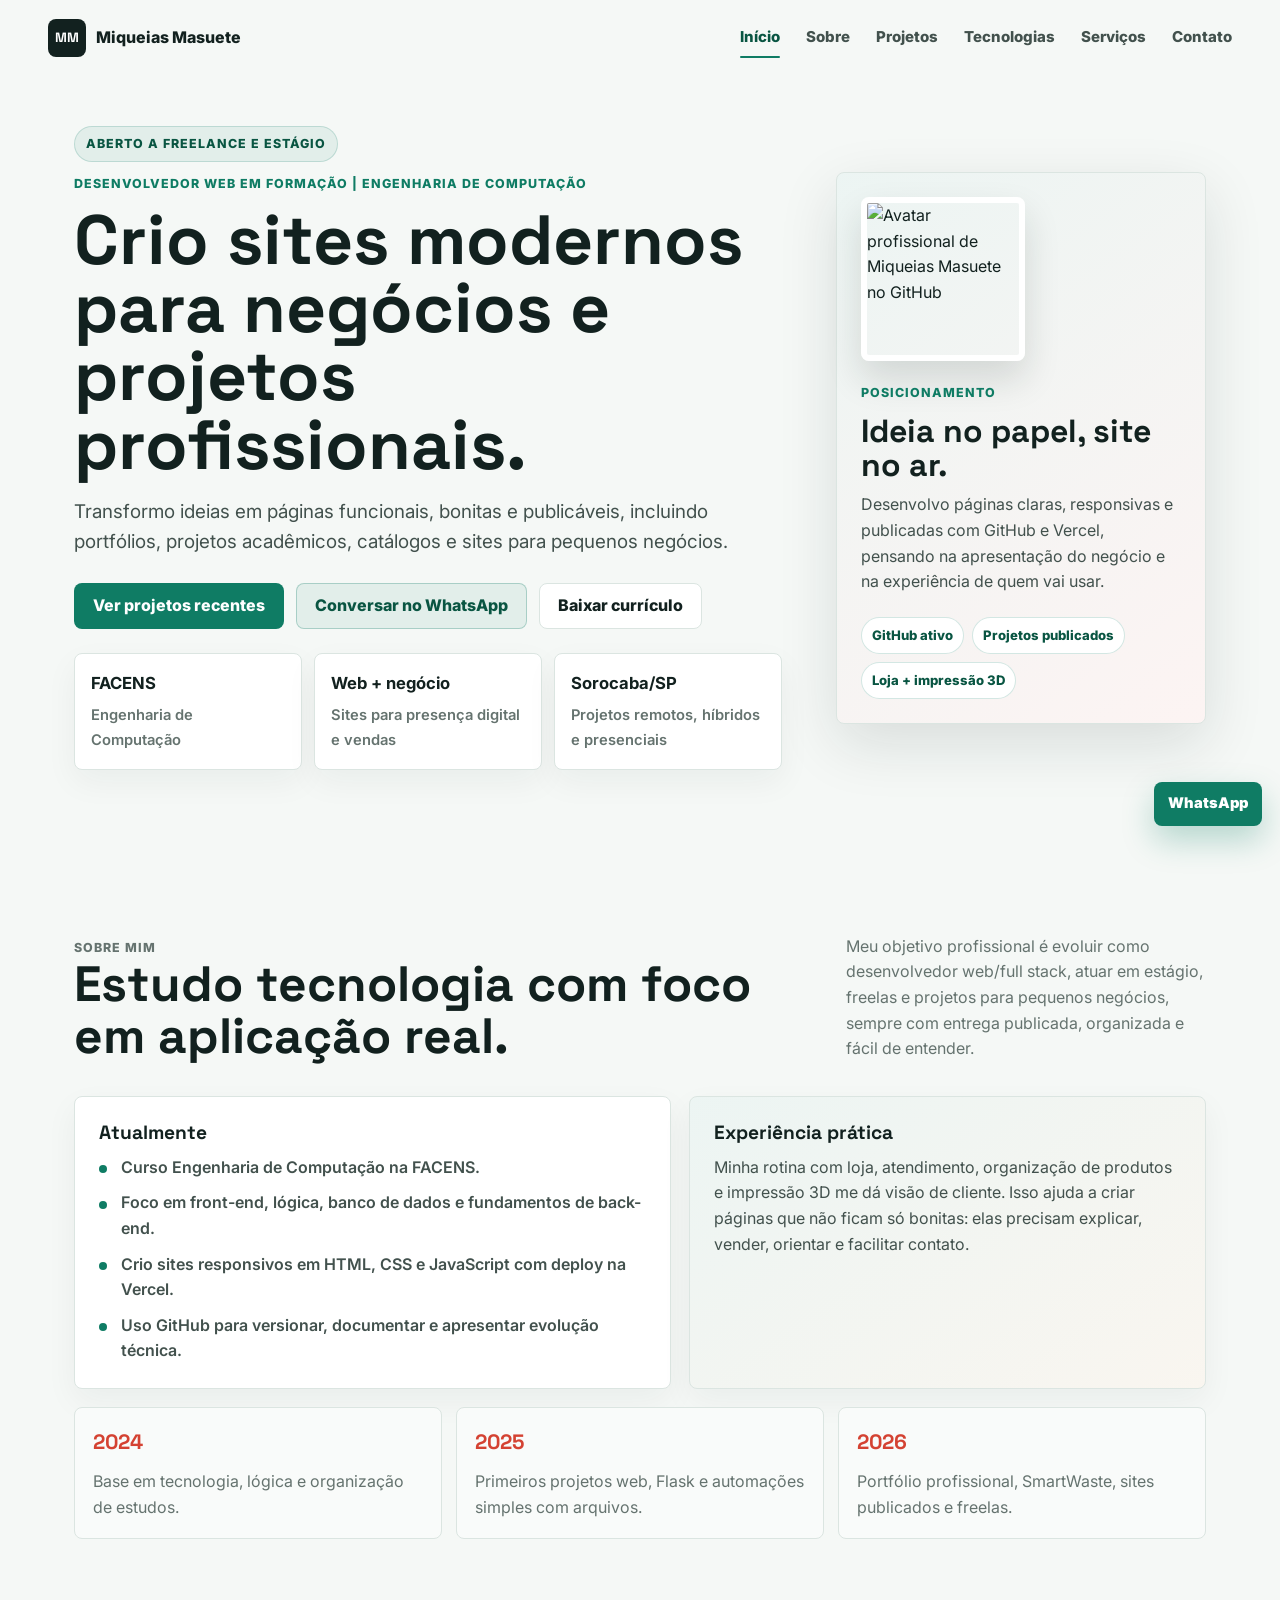
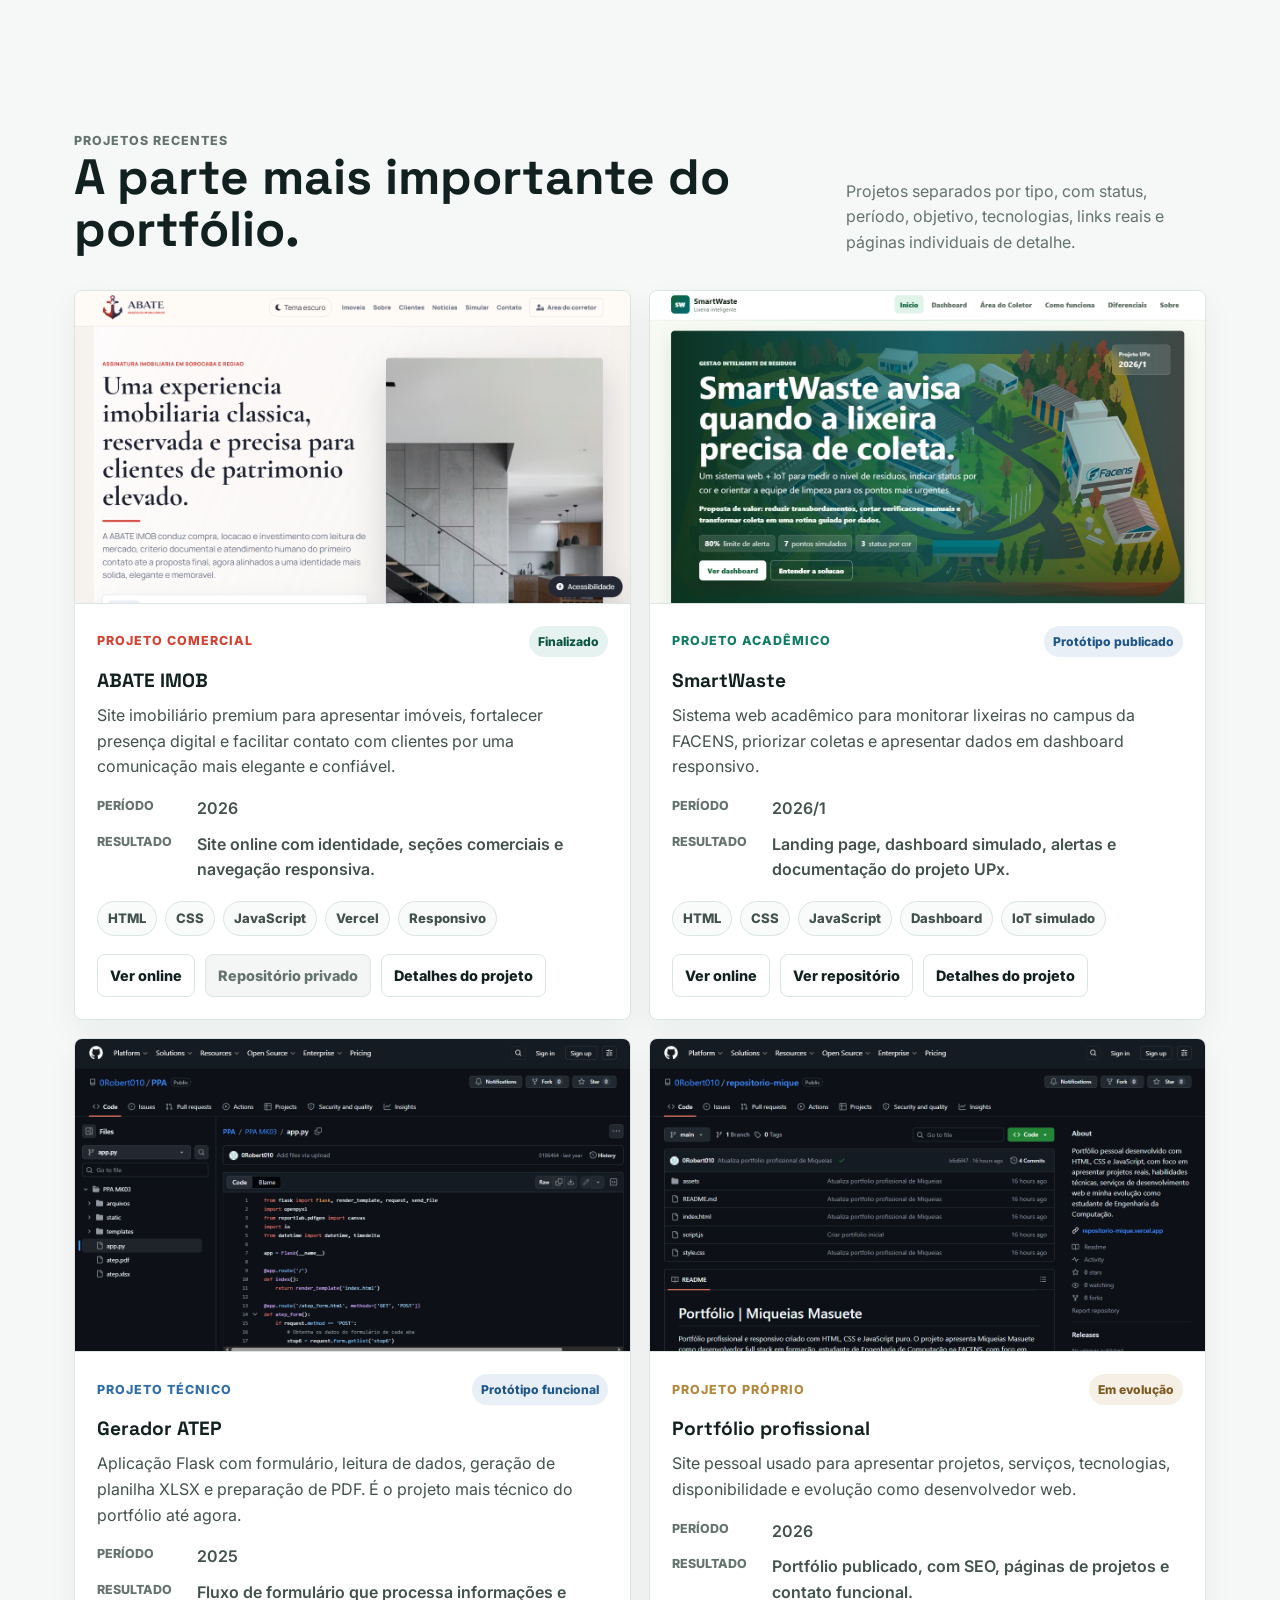
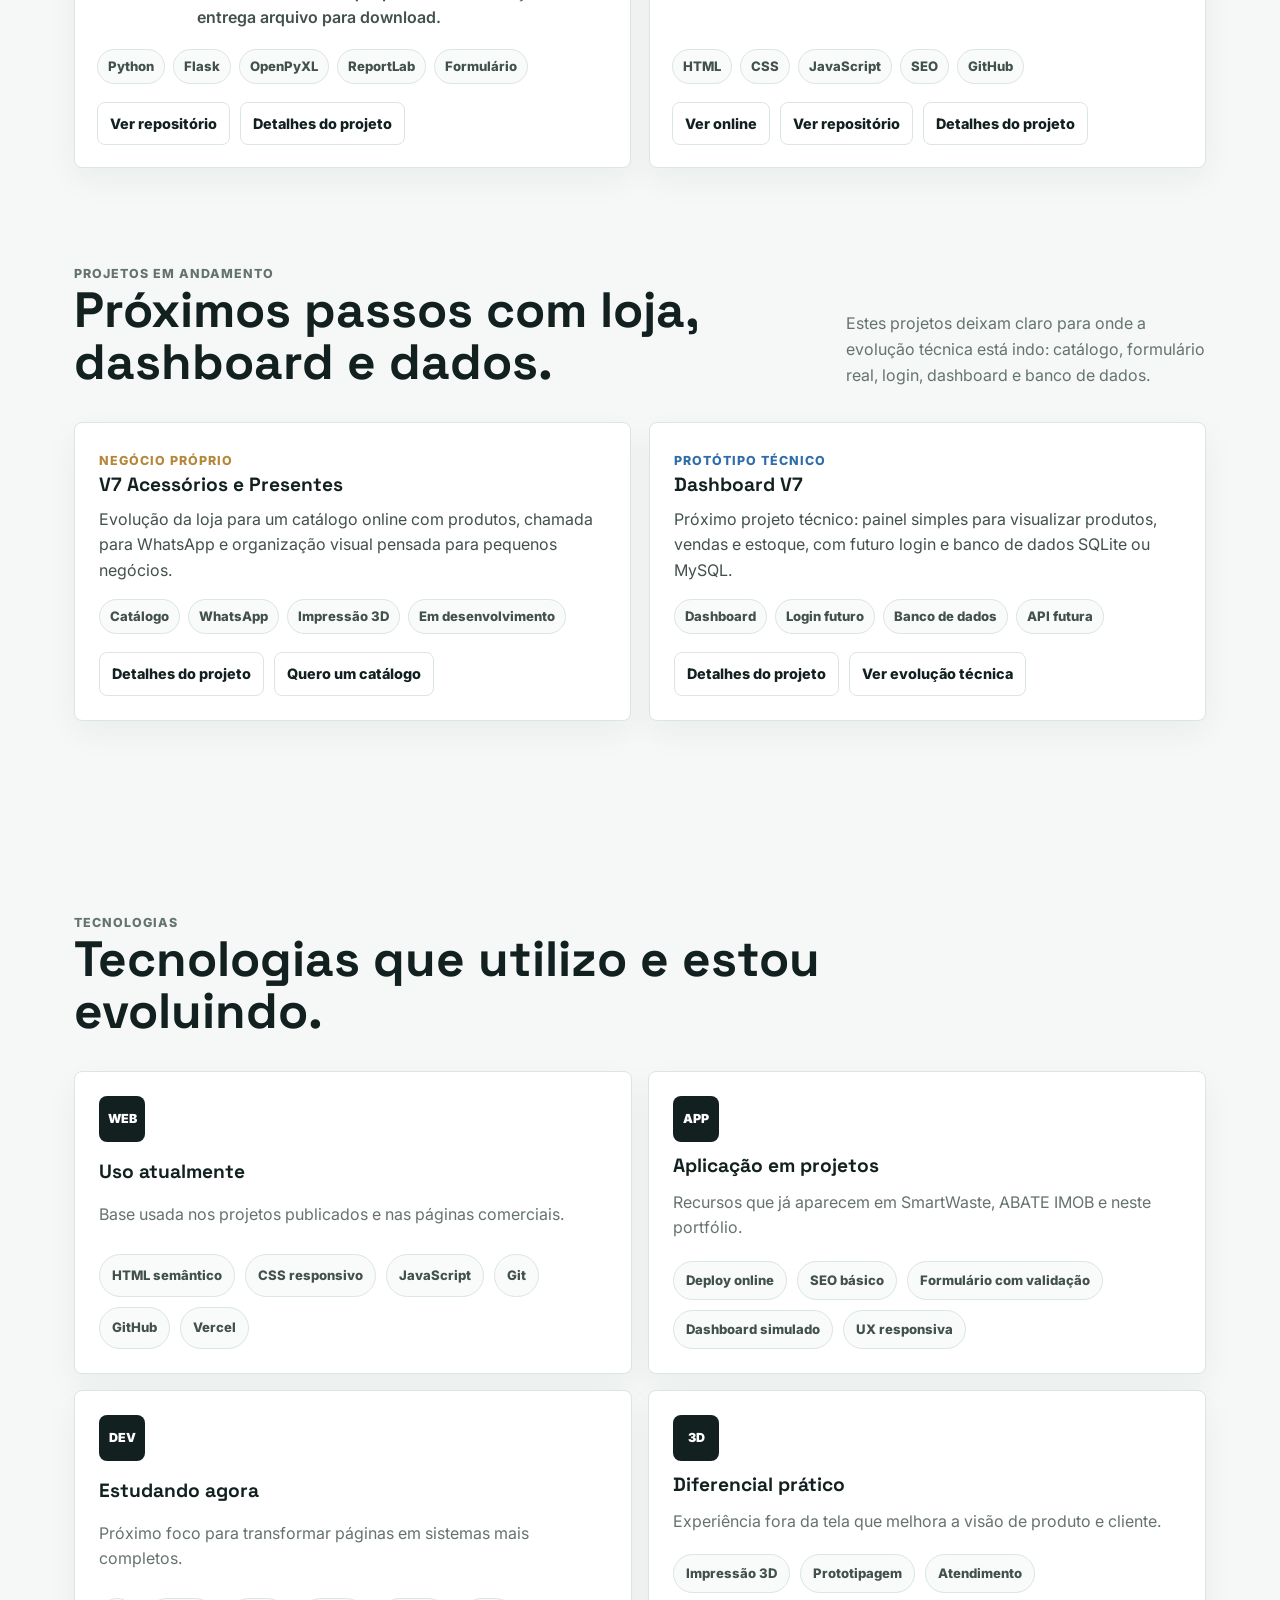
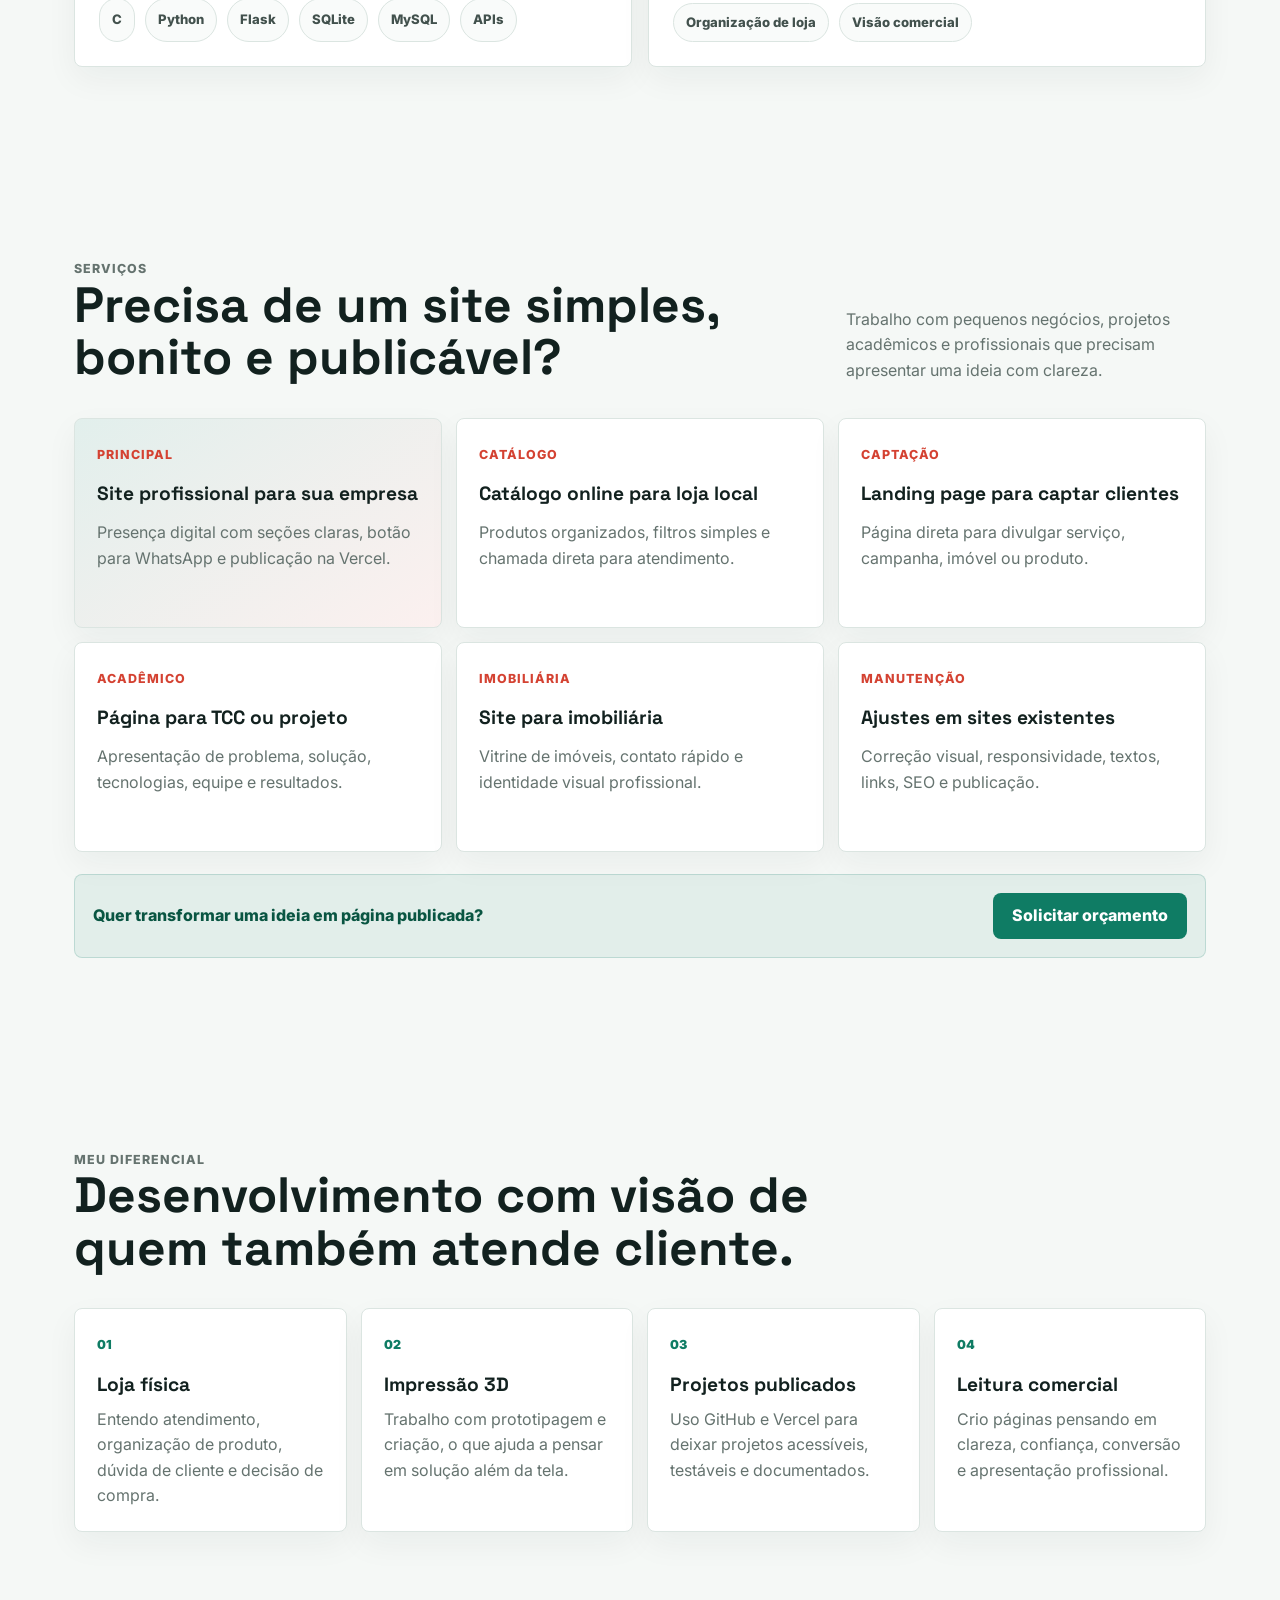
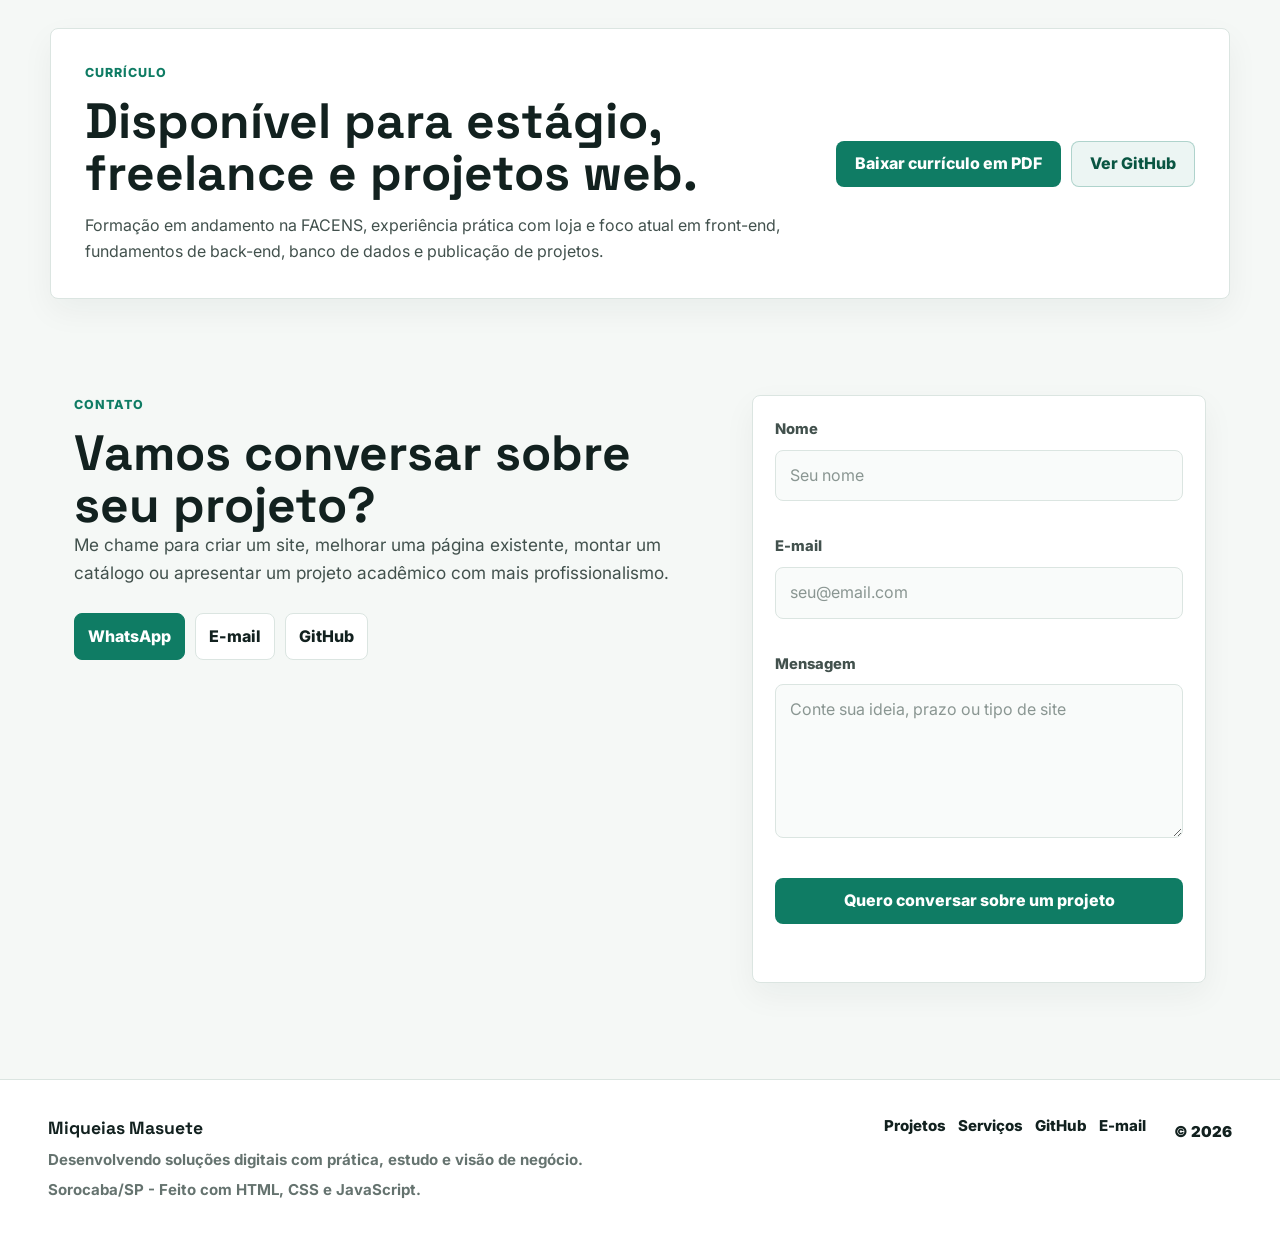
==== commit 6b416f58: "Melhora portfolio com projetos reais e paginas de detalhe" ====
--- a/index.html
+++ b/index.html
@@ -3,13 +3,24 @@
   <head>
     <meta charset="utf-8" />
     <meta name="viewport" content="width=device-width, initial-scale=1" />
-    <title>Miqueias Masuete | Desenvolvedor Full Stack</title>
+    <title>Miqueias Masuete | Desenvolvedor Web em formação</title>
     <meta
       name="description"
-      content="Portfólio profissional de Miqueias Masuete, estudante de Engenharia de Computação na FACENS e desenvolvedor full stack em formação."
+      content="Portfólio de Miqueias Masuete, desenvolvedor web em formação e estudante de Engenharia de Computação na FACENS. Projetos web, sites profissionais, SmartWaste, ABATE IMOB e soluções para negócios locais."
     />
-    <meta name="theme-color" content="#080a12" />
-
+    <meta name="author" content="Miqueias Masuete" />
+    <meta name="theme-color" content="#f5f8f6" />
+    <meta property="og:type" content="website" />
+    <meta property="og:locale" content="pt_BR" />
+    <meta property="og:title" content="Miqueias Masuete | Desenvolvedor Web em formação" />
+    <meta
+      property="og:description"
+      content="Crio sites modernos para negócios, projetos acadêmicos e portfólios profissionais."
+    />
+    <meta property="og:url" content="https://repositorio-mique.vercel.app" />
+    <meta property="og:image" content="https://repositorio-mique.vercel.app/assets/screenshots/portfolio-home.png" />
+
+    <link rel="icon" href="assets/favicon.svg" type="image/svg+xml" />
     <link rel="preconnect" href="https://fonts.googleapis.com" />
     <link rel="preconnect" href="https://fonts.gstatic.com" crossorigin />
     <link
@@ -20,12 +31,12 @@
   </head>
 
   <body>
-    <a class="skip-link" href="#inicio">Pular para o conteúdo</a>
+    <a class="skip-link" href="#conteudo">Pular para o conteúdo</a>
 
     <header class="site-header" data-header>
-      <a class="logo" href="#inicio" aria-label="Miqueias Dev - início">
-        <span class="logo__mark">MD</span>
-        <span>Miqueias Dev</span>
+      <a class="logo" href="#inicio" aria-label="Miqueias Masuete - início">
+        <span class="logo__mark">MM</span>
+        <span>Miqueias Masuete</span>
       </a>
 
       <button
@@ -54,25 +65,18 @@
     <main id="conteudo">
       <section class="hero section-observe" id="inicio" aria-labelledby="hero-title">
         <div class="hero__content">
-          <p class="section-kicker">Full stack em formação</p>
-          <h1 id="hero-title">Miqueias Masuete</h1>
-          <p class="hero__role" aria-label="Desenvolvedor Full Stack">
-            <span data-typing>Desenvolvedor Full Stack</span>
+          <p class="availability">Aberto a freelance e estágio</p>
+          <p class="section-kicker">Desenvolvedor Web em formação | Engenharia de Computação</p>
+          <h1 id="hero-title">Crio sites modernos para negócios e projetos profissionais.</h1>
+          <p class="hero__description">
+            Transformo ideias em páginas funcionais, bonitas e publicáveis, incluindo portfólios,
+            projetos acadêmicos, catálogos e sites para pequenos negócios.
           </p>
-          <p class="hero__description">
-            Crio soluções digitais, interfaces modernas e projetos funcionais unindo
-            desenvolvimento web, visão de negócio e tecnologia aplicada.
-          </p>
-          <p class="hero__subtitle">
-            Atuo com projetos web, propostas comerciais, soluções acadêmicas e aplicações
-            práticas envolvendo programação, impressão 3D e presença digital.
-          </p>
 
           <div class="hero__actions" aria-label="Ações principais">
-            <a class="btn btn--primary" href="#projetos">Ver projetos</a>
-            <a class="btn btn--secondary" href="#contato">Entrar em contato</a>
-            <!-- Troque este link pelo seu perfil real do GitHub. -->
-            <a class="btn btn--ghost" href="COLOCAR_LINK_GITHUB" target="_blank" rel="noreferrer">GitHub</a>
+            <a class="btn btn--primary" href="#projetos">Ver projetos recentes</a>
+            <a class="btn btn--secondary" href="https://wa.me/5515991727075?text=Oi%20Miqueias%2C%20quero%20conversar%20sobre%20um%20projeto%20web." target="_blank" rel="noopener noreferrer">Conversar no WhatsApp</a>
+            <a class="btn btn--ghost" href="assets/curriculo-miqueias-masuete.pdf" download>Baixar currículo</a>
           </div>
 
           <div class="hero__stats" aria-label="Resumo profissional">
@@ -81,223 +85,307 @@
               <span>Engenharia de Computação</span>
             </article>
             <article>
-              <strong>Full Stack</strong>
-              <span>Front-end, back-end e dados</span>
+              <strong>Web + negócio</strong>
+              <span>Sites para presença digital e vendas</span>
             </article>
             <article>
-              <strong>3D + Web</strong>
-              <span>Loja, impressão 3D e presença digital</span>
+              <strong>Sorocaba/SP</strong>
+              <span>Projetos remotos, híbridos e presenciais</span>
             </article>
           </div>
         </div>
 
-        <div class="hero__visual" aria-hidden="true">
-          <div class="code-card floating-card">
-            <div class="code-card__header">
-              <span></span>
-              <span></span>
-              <span></span>
-            </div>
-            <pre><code>const miqueias = {
-  role: "Full Stack Developer",
-  college: "FACENS",
-  interests: ["Back-end", "Hardware", "3D Print"],
-  goal: "Build useful systems"
-};</code></pre>
-          </div>
-
-          <div class="signal-card floating-card">
-            <span class="signal-card__dot"></span>
-            <div>
-              <strong>Aberto a oportunidades</strong>
-              <p>Projetos web, freelance, estágio e propostas comerciais</p>
-            </div>
-          </div>
-        </div>
+        <aside class="hero__profile" aria-label="Resumo visual de Miqueias Masuete">
+          <img
+            src="https://avatars.githubusercontent.com/u/118195067?v=4"
+            alt="Avatar profissional de Miqueias Masuete no GitHub"
+            width="180"
+            height="180"
+          />
+          <div>
+            <p class="profile-label">Posicionamento</p>
+            <h2>Ideia no papel, site no ar.</h2>
+            <p>
+              Desenvolvo páginas claras, responsivas e publicadas com GitHub e Vercel, pensando
+              na apresentação do negócio e na experiência de quem vai usar.
+            </p>
+          </div>
+          <div class="profile-proof">
+            <span>GitHub ativo</span>
+            <span>Projetos publicados</span>
+            <span>Loja + impressão 3D</span>
+          </div>
+        </aside>
       </section>
 
       <section class="section section-observe" id="sobre" aria-labelledby="sobre-title">
-        <div class="section-heading">
-          <p class="section-kicker">Sobre mim</p>
-          <h2 id="sobre-title">Tech, negócio e prática real no mesmo caminho.</h2>
-        </div>
-
-        <div class="about-grid">
-          <div class="about-text">
+        <div class="section-heading section-heading--split">
+          <div>
+            <p class="section-kicker">Sobre mim</p>
+            <h2 id="sobre-title">Estudo tecnologia com foco em aplicação real.</h2>
+          </div>
+          <p>
+            Meu objetivo profissional é evoluir como desenvolvedor web/full stack, atuar em
+            estágio, freelas e projetos para pequenos negócios, sempre com entrega publicada,
+            organizada e fácil de entender.
+          </p>
+        </div>
+
+        <div class="about-layout">
+          <article class="about-panel">
+            <h3>Atualmente</h3>
+            <ul class="check-list">
+              <li>Curso Engenharia de Computação na FACENS.</li>
+              <li>Foco em front-end, lógica, banco de dados e fundamentos de back-end.</li>
+              <li>Crio sites responsivos em HTML, CSS e JavaScript com deploy na Vercel.</li>
+              <li>Uso GitHub para versionar, documentar e apresentar evolução técnica.</li>
+            </ul>
+          </article>
+
+          <article class="about-panel about-panel--accent">
+            <h3>Experiência prática</h3>
             <p>
-              Sou Miqueias Masuete, estudante de Engenharia de Computação na FACENS e
-              desenvolvedor full stack em formação.
+              Minha rotina com loja, atendimento, organização de produtos e impressão 3D me dá
+              visão de cliente. Isso ajuda a criar páginas que não ficam só bonitas: elas precisam
+              explicar, vender, orientar e facilitar contato.
             </p>
-            <p>
-              Tenho interesse por back-end, hardware, impressão 3D e desenvolvimento de
-              soluções digitais aplicadas a problemas reais. Atualmente estou aprofundando
-              meus estudos em programação estruturada, front-end e banco de dados, buscando
-              construir uma base sólida para desenvolver sistemas completos, funcionais e
-              bem organizados.
-            </p>
-            <p>
-              Além da área acadêmica, também tenho experiência prática administrando uma
-              loja, trabalhando com impressão 3D e criando soluções digitais para projetos
-              próprios, acadêmicos e propostas comerciais.
-            </p>
-          </div>
-
-          <div class="about-cards" aria-label="Áreas de atuação">
-            <article class="mini-card">
-              <span>01</span>
-              <h3>Engenharia de Computação</h3>
+          </article>
+
+          <div class="timeline" aria-label="Linha do tempo">
+            <article>
+              <span>2024</span>
+              <p>Base em tecnologia, lógica e organização de estudos.</p>
             </article>
-            <article class="mini-card">
-              <span>02</span>
-              <h3>Desenvolvimento Full Stack</h3>
+            <article>
+              <span>2025</span>
+              <p>Primeiros projetos web, Flask e automações simples com arquivos.</p>
             </article>
-            <article class="mini-card">
-              <span>03</span>
-              <h3>Back-end, dados e lógica</h3>
+            <article>
+              <span>2026</span>
+              <p>Portfólio profissional, SmartWaste, sites publicados e freelas.</p>
             </article>
-            <article class="mini-card">
-              <span>04</span>
-              <h3>Impressão 3D e negócio</h3>
-            </article>
-          </div>
-        </div>
-      </section>
-
-      <section class="section section-observe" id="formacao" aria-labelledby="formacao-title">
-        <div class="section-heading">
-          <p class="section-kicker">Formação e experiência</p>
-          <h2 id="formacao-title">Base acadêmica com aplicação prática.</h2>
-        </div>
-
-        <div class="profile-grid">
-          <article class="info-panel">
-            <span class="panel-label">Área de estudo</span>
-            <h3>Engenharia de Computação — FACENS</h3>
-            <p>
-              Curso voltado ao desenvolvimento de software, fundamentos de computação,
-              hardware, lógica, sistemas e soluções tecnológicas. Atualmente, meus estudos
-              estão focados em programação estruturada, desenvolvimento web, back-end,
-              banco de dados e fundamentos técnicos para criação de sistemas completos.
-            </p>
-          </article>
-
-          <article class="info-panel info-panel--accent">
-            <span class="panel-label">Experiência prática</span>
-            <h3>Administrador de loja, operador de impressão 3D e desenvolvedor em formação</h3>
-            <p>
-              Atuo na administração de uma loja física, lidando com atendimento, vendas,
-              organização de produtos, presença digital e criação de soluções para o
-              negócio. Também trabalho com impressão 3D, desde a preparação dos modelos
-              até a produção de peças personalizadas.
-            </p>
-            <p>
-              Essa experiência me ajuda a unir tecnologia, criatividade e visão prática de
-              negócio, criando soluções que não ficam apenas no código, mas podem ser
-              aplicadas em situações reais.
-            </p>
-          </article>
+          </div>
         </div>
       </section>
 
       <section class="section section-observe" id="projetos" aria-labelledby="projetos-title">
         <div class="section-heading section-heading--split">
           <div>
-            <p class="section-kicker">Projetos em destaque</p>
-            <h2 id="projetos-title">Projetos acadêmicos, comerciais e aplicados.</h2>
+            <p class="section-kicker">Projetos recentes</p>
+            <h2 id="projetos-title">A parte mais importante do portfólio.</h2>
           </div>
           <p>
-            Seleção de trabalhos que mostram evolução técnica, organização visual e
-            aplicação prática em contextos reais.
+            Projetos separados por tipo, com status, período, objetivo, tecnologias, links reais
+            e páginas individuais de detalhe.
           </p>
         </div>
 
-        <div class="projects-grid">
+        <div class="projects-grid projects-grid--featured">
           <article class="project-card">
-            <!-- Para usar um print real, troque o caminho abaixo por uma imagem dentro de assets/. -->
-            <img src="assets/project-smartwaste.svg" alt="Visual abstrato do projeto SmartWaste" />
+            <a class="project-card__media" href="projetos/abate-imob.html" aria-label="Ver detalhes do projeto ABATE IMOB">
+              <img src="assets/screenshots/abate-imob-home.png" alt="Print real da página inicial do site ABATE IMOB" loading="lazy" />
+            </a>
             <div class="project-card__body">
-              <span class="project-card__type">Projeto acadêmico</span>
-              <h3>SmartWaste</h3>
-              <p>
-                Projeto acadêmico desenvolvido com foco em sustentabilidade e tecnologia.
-                A proposta é utilizar soluções digitais para apoiar a gestão de resíduos,
-                descarte correto e conexão entre usuários, coletores e pontos de coleta.
-              </p>
-              <p>
-                No projeto, participei da construção da interface e da estrutura web,
-                aplicando conceitos de desenvolvimento front-end, organização de conteúdo e
-                apresentação de solução tecnológica para um problema real.
-              </p>
-              <div class="tag-list" aria-label="Tecnologias usadas">
-                <span>HTML</span>
-                <span>CSS</span>
-                <span>JavaScript</span>
-                <span>Sustentabilidade</span>
-                <span>Projeto acadêmico</span>
-              </div>
-              <div class="project-card__actions">
-                <a href="COLOCAR_LINK_SMARTWASTE" target="_blank" rel="noreferrer">Ver site</a>
-                <a href="COLOCAR_LINK_GITHUB" target="_blank" rel="noreferrer">Ver código</a>
-                <a href="#contato">Ver detalhes</a>
-              </div>
-            </div>
-          </article>
-
-          <article class="project-card">
-            <img src="assets/project-abate-imob.svg" alt="Visual abstrato do projeto ABATE IMOB" />
-            <div class="project-card__body">
-              <span class="project-card__type">Proposta comercial</span>
+              <div class="project-meta">
+                <span class="project-card__type project-card__type--commercial">Projeto comercial</span>
+                <span class="status status--done">Finalizado</span>
+              </div>
               <h3>ABATE IMOB</h3>
               <p>
-                Proposta de site imobiliário de alto padrão, criada para apresentar imóveis
-                de forma profissional, melhorar a presença digital da marca e facilitar o
-                contato com possíveis clientes.
+                Site imobiliário premium para apresentar imóveis, fortalecer presença digital e
+                facilitar contato com clientes por uma comunicação mais elegante e confiável.
               </p>
-              <p>
-                O projeto foi desenvolvido como uma proposta comercial/teste, com foco em
-                layout moderno, experiência do usuário, responsividade e comunicação visual
-                voltada ao mercado imobiliário.
-              </p>
-              <div class="tag-list" aria-label="Tecnologias usadas">
+              <dl class="project-facts">
+                <div>
+                  <dt>Período</dt>
+                  <dd>2026</dd>
+                </div>
+                <div>
+                  <dt>Resultado</dt>
+                  <dd>Site online com identidade, seções comerciais e navegação responsiva.</dd>
+                </div>
+              </dl>
+              <div class="tag-list" aria-label="Tecnologias usadas no ABATE IMOB">
                 <span>HTML</span>
                 <span>CSS</span>
                 <span>JavaScript</span>
                 <span>Vercel</span>
-                <span>Site institucional</span>
+                <span>Responsivo</span>
               </div>
               <div class="project-card__actions">
-                <a href="COLOCAR_LINK_ABATE_IMOB" target="_blank" rel="noreferrer">Ver site</a>
-                <a href="COLOCAR_LINK_GITHUB" target="_blank" rel="noreferrer">Ver código</a>
-                <a href="#contato">Ver detalhes</a>
-              </div>
-            </div>
-          </article>
-
-          <article class="project-card project-card--wide">
-            <img src="assets/project-v7.svg" alt="Visual abstrato do projeto V7 Acessórios e Presentes" />
+                <a href="https://abate-imob.vercel.app" target="_blank" rel="noopener noreferrer">Ver online</a>
+                <span class="link-disabled" aria-disabled="true">Repositório privado</span>
+                <a href="projetos/abate-imob.html">Detalhes do projeto</a>
+              </div>
+            </div>
+          </article>
+
+          <article class="project-card">
+            <a class="project-card__media" href="projetos/smartwaste.html" aria-label="Ver detalhes do projeto SmartWaste">
+              <img src="assets/screenshots/smartwaste-home.png" alt="Print real da página inicial do projeto SmartWaste" loading="lazy" />
+            </a>
             <div class="project-card__body">
-              <span class="project-card__type">Negócio próprio</span>
-              <h3>V7 Acessórios e Presentes</h3>
+              <div class="project-meta">
+                <span class="project-card__type project-card__type--academic">Projeto acadêmico</span>
+                <span class="status status--prototype">Protótipo publicado</span>
+              </div>
+              <h3>SmartWaste</h3>
               <p>
-                Projeto ligado à minha experiência prática com loja, produtos físicos,
-                impressão 3D e presença digital. Envolve organização de produtos, criação
-                de materiais, atendimento, comunicação visual e ideias para catálogo e
-                divulgação online.
+                Sistema web acadêmico para monitorar lixeiras no campus da FACENS, priorizar
+                coletas e apresentar dados em dashboard responsivo.
               </p>
+              <dl class="project-facts">
+                <div>
+                  <dt>Período</dt>
+                  <dd>2026/1</dd>
+                </div>
+                <div>
+                  <dt>Resultado</dt>
+                  <dd>Landing page, dashboard simulado, alertas e documentação do projeto UPx.</dd>
+                </div>
+              </dl>
+              <div class="tag-list" aria-label="Tecnologias usadas no SmartWaste">
+                <span>HTML</span>
+                <span>CSS</span>
+                <span>JavaScript</span>
+                <span>Dashboard</span>
+                <span>IoT simulado</span>
+              </div>
+              <div class="project-card__actions">
+                <a href="https://smart-waste-nu.vercel.app" target="_blank" rel="noopener noreferrer">Ver online</a>
+                <a href="https://github.com/0Robert010/SMART-WASTE" target="_blank" rel="noopener noreferrer">Ver repositório</a>
+                <a href="projetos/smartwaste.html">Detalhes do projeto</a>
+              </div>
+            </div>
+          </article>
+
+          <article class="project-card">
+            <a class="project-card__media" href="projetos/gerador-atep.html" aria-label="Ver detalhes do projeto Gerador ATEP">
+              <img src="assets/screenshots/gerador-atep-code.png" alt="Print real do código Python e Flask do Gerador ATEP no GitHub" loading="lazy" />
+            </a>
+            <div class="project-card__body">
+              <div class="project-meta">
+                <span class="project-card__type project-card__type--technical">Projeto técnico</span>
+                <span class="status status--prototype">Protótipo funcional</span>
+              </div>
+              <h3>Gerador ATEP</h3>
               <p>
-                Esse projeto representa a união entre tecnologia, negócio próprio e soluções
-                digitais aplicadas ao comércio.
+                Aplicação Flask com formulário, leitura de dados, geração de planilha XLSX e
+                preparação de PDF. É o projeto mais técnico do portfólio até agora.
               </p>
-              <div class="tag-list" aria-label="Tecnologias usadas">
-                <span>Negócio próprio</span>
-                <span>Impressão 3D</span>
-                <span>Presença digital</span>
-                <span>Atendimento</span>
-                <span>Produtos</span>
+              <dl class="project-facts">
+                <div>
+                  <dt>Período</dt>
+                  <dd>2025</dd>
+                </div>
+                <div>
+                  <dt>Resultado</dt>
+                  <dd>Fluxo de formulário que processa informações e entrega arquivo para download.</dd>
+                </div>
+              </dl>
+              <div class="tag-list" aria-label="Tecnologias usadas no Gerador ATEP">
+                <span>Python</span>
+                <span>Flask</span>
+                <span>OpenPyXL</span>
+                <span>ReportLab</span>
+                <span>Formulário</span>
               </div>
               <div class="project-card__actions">
-                <a href="#contato">Ver detalhes</a>
-              </div>
+                <a href="https://github.com/0Robert010/PPA/tree/app.py/PPA%20MK03" target="_blank" rel="noopener noreferrer">Ver repositório</a>
+                <a href="projetos/gerador-atep.html">Detalhes do projeto</a>
+              </div>
+            </div>
+          </article>
+
+          <article class="project-card">
+            <a class="project-card__media" href="projetos/portfolio.html" aria-label="Ver detalhes do projeto Portfólio">
+              <img src="assets/screenshots/portfolio-github.png" alt="Print real do repositório do portfólio no GitHub" loading="lazy" />
+            </a>
+            <div class="project-card__body">
+              <div class="project-meta">
+                <span class="project-card__type project-card__type--own">Projeto próprio</span>
+                <span class="status status--progress">Em evolução</span>
+              </div>
+              <h3>Portfólio profissional</h3>
+              <p>
+                Site pessoal usado para apresentar projetos, serviços, tecnologias, disponibilidade
+                e evolução como desenvolvedor web.
+              </p>
+              <dl class="project-facts">
+                <div>
+                  <dt>Período</dt>
+                  <dd>2026</dd>
+                </div>
+                <div>
+                  <dt>Resultado</dt>
+                  <dd>Portfólio publicado, com SEO, páginas de projetos e contato funcional.</dd>
+                </div>
+              </dl>
+              <div class="tag-list" aria-label="Tecnologias usadas no portfólio">
+                <span>HTML</span>
+                <span>CSS</span>
+                <span>JavaScript</span>
+                <span>SEO</span>
+                <span>GitHub</span>
+              </div>
+              <div class="project-card__actions">
+                <a href="https://repositorio-mique.vercel.app" target="_blank" rel="noopener noreferrer">Ver online</a>
+                <a href="https://github.com/0Robert010/repositorio-mique" target="_blank" rel="noopener noreferrer">Ver repositório</a>
+                <a href="projetos/portfolio.html">Detalhes do projeto</a>
+              </div>
+            </div>
+          </article>
+        </div>
+      </section>
+
+      <section class="section section-observe section-compact" id="andamento" aria-labelledby="andamento-title">
+        <div class="section-heading section-heading--split">
+          <div>
+            <p class="section-kicker">Projetos em andamento</p>
+            <h2 id="andamento-title">Próximos passos com loja, dashboard e dados.</h2>
+          </div>
+          <p>
+            Estes projetos deixam claro para onde a evolução técnica está indo: catálogo,
+            formulário real, login, dashboard e banco de dados.
+          </p>
+        </div>
+
+        <div class="ongoing-grid">
+          <article class="ongoing-card">
+            <span class="project-card__type project-card__type--own">Negócio próprio</span>
+            <h3>V7 Acessórios e Presentes</h3>
+            <p>
+              Evolução da loja para um catálogo online com produtos, chamada para WhatsApp e
+              organização visual pensada para pequenos negócios.
+            </p>
+            <div class="tag-list">
+              <span>Catálogo</span>
+              <span>WhatsApp</span>
+              <span>Impressão 3D</span>
+              <span>Em desenvolvimento</span>
+            </div>
+            <div class="project-card__actions">
+              <a href="projetos/v7.html">Detalhes do projeto</a>
+              <a href="#contato">Quero um catálogo</a>
+            </div>
+          </article>
+
+          <article class="ongoing-card">
+            <span class="project-card__type project-card__type--technical">Protótipo técnico</span>
+            <h3>Dashboard V7</h3>
+            <p>
+              Próximo projeto técnico: painel simples para visualizar produtos, vendas e estoque,
+              com futuro login e banco de dados SQLite ou MySQL.
+            </p>
+            <div class="tag-list">
+              <span>Dashboard</span>
+              <span>Login futuro</span>
+              <span>Banco de dados</span>
+              <span>API futura</span>
+            </div>
+            <div class="project-card__actions">
+              <a href="projetos/dashboard-v7.html">Detalhes do projeto</a>
+              <a href="#tecnologias">Ver evolução técnica</a>
             </div>
           </article>
         </div>
@@ -306,196 +394,224 @@
       <section class="section section-observe" id="tecnologias" aria-labelledby="tecnologias-title">
         <div class="section-heading">
           <p class="section-kicker">Tecnologias</p>
-          <h2 id="tecnologias-title">Stack em construção, com foco em sistemas completos.</h2>
+          <h2 id="tecnologias-title">Tecnologias que utilizo e estou evoluindo.</h2>
         </div>
 
         <div class="tech-groups">
+          <article class="tech-group tech-group--current">
+            <span class="tech-icon">WEB</span>
+            <h3>Uso atualmente</h3>
+            <p>Base usada nos projetos publicados e nas páginas comerciais.</p>
+            <div class="tech-list">
+              <span>HTML semântico</span>
+              <span>CSS responsivo</span>
+              <span>JavaScript</span>
+              <span>Git</span>
+              <span>GitHub</span>
+              <span>Vercel</span>
+            </div>
+          </article>
+
           <article class="tech-group">
-            <h3>Front-end</h3>
-            <div class="tech-list tech-list--levels">
-              <span>HTML <strong>Intermediário</strong></span>
-              <span>CSS <strong>Intermediário</strong></span>
-              <span>JavaScript <strong>Básico/Intermediário</strong></span>
+            <span class="tech-icon">APP</span>
+            <h3>Aplicação em projetos</h3>
+            <p>Recursos que já aparecem em SmartWaste, ABATE IMOB e neste portfólio.</p>
+            <div class="tech-list">
+              <span>Deploy online</span>
+              <span>SEO básico</span>
+              <span>Formulário com validação</span>
+              <span>Dashboard simulado</span>
+              <span>UX responsiva</span>
             </div>
           </article>
 
           <article class="tech-group">
-            <h3>Back-end e banco de dados</h3>
-            <div class="tech-list tech-list--levels">
-              <span>Lógica de programação <strong>Em desenvolvimento</strong></span>
-              <span>Programação estruturada <strong>Estudando</strong></span>
-              <span>Banco de dados <strong>Estudando</strong></span>
+            <span class="tech-icon">DEV</span>
+            <h3>Estudando agora</h3>
+            <p>Próximo foco para transformar páginas em sistemas mais completos.</p>
+            <div class="tech-list">
+              <span>C</span>
+              <span>Python</span>
+              <span>Flask</span>
+              <span>SQLite</span>
+              <span>MySQL</span>
+              <span>APIs</span>
             </div>
           </article>
 
           <article class="tech-group">
-            <h3>Ferramentas</h3>
-            <div class="tech-list tech-list--levels">
-              <span>Git <strong>Básico/Intermediário</strong></span>
-              <span>GitHub <strong>Básico/Intermediário</strong></span>
-              <span>Vercel <strong>Básico</strong></span>
-              <span>VS Code <strong>Intermediário</strong></span>
-            </div>
-          </article>
-
-          <article class="tech-group">
-            <h3>Outras áreas</h3>
-            <div class="tech-list tech-list--levels">
-              <span>Impressão 3D <strong>Intermediário</strong></span>
-              <span>Hardware <strong>Interesse/estudo</strong></span>
-              <span>Figma/Canva <strong>Básico</strong></span>
-            </div>
-          </article>
-        </div>
-      </section>
-
-      <section class="section section-observe" id="diferenciais" aria-labelledby="diferenciais-title">
+            <span class="tech-icon">3D</span>
+            <h3>Diferencial prático</h3>
+            <p>Experiência fora da tela que melhora a visão de produto e cliente.</p>
+            <div class="tech-list">
+              <span>Impressão 3D</span>
+              <span>Prototipagem</span>
+              <span>Atendimento</span>
+              <span>Organização de loja</span>
+              <span>Visão comercial</span>
+            </div>
+          </article>
+        </div>
+      </section>
+
+      <section class="section section-observe" id="servicos" aria-labelledby="servicos-title">
         <div class="section-heading section-heading--split">
           <div>
-            <p class="section-kicker">Diferenciais</p>
-            <h2 id="diferenciais-title">Por que trabalhar comigo?</h2>
+            <p class="section-kicker">Serviços</p>
+            <h2 id="servicos-title">Precisa de um site simples, bonito e publicável?</h2>
           </div>
           <p>
-            Tenho uma visão prática que une tecnologia, negócio e criação. Além de estudar
-            Engenharia de Computação, também administro uma loja e trabalho com impressão
-            3D, o que me ajuda a entender melhor problemas reais, atendimento ao cliente,
-            apresentação de produtos e soluções digitais aplicadas no dia a dia.
+            Trabalho com pequenos negócios, projetos acadêmicos e profissionais que precisam
+            apresentar uma ideia com clareza.
           </p>
         </div>
 
-        <article class="why-card">
-          <p>
-            Meu objetivo é criar projetos funcionais, organizados e com boa apresentação,
-            sempre buscando evoluir tecnicamente e entregar soluções cada vez mais completas.
-          </p>
-        </article>
+        <div class="services-grid">
+          <article class="service-card service-card--featured">
+            <span>Principal</span>
+            <h3>Site profissional para sua empresa</h3>
+            <p>Presença digital com seções claras, botão para WhatsApp e publicação na Vercel.</p>
+          </article>
+          <article class="service-card">
+            <span>Catálogo</span>
+            <h3>Catálogo online para loja local</h3>
+            <p>Produtos organizados, filtros simples e chamada direta para atendimento.</p>
+          </article>
+          <article class="service-card">
+            <span>Captação</span>
+            <h3>Landing page para captar clientes</h3>
+            <p>Página direta para divulgar serviço, campanha, imóvel ou produto.</p>
+          </article>
+          <article class="service-card">
+            <span>Acadêmico</span>
+            <h3>Página para TCC ou projeto</h3>
+            <p>Apresentação de problema, solução, tecnologias, equipe e resultados.</p>
+          </article>
+          <article class="service-card">
+            <span>Imobiliária</span>
+            <h3>Site para imobiliária</h3>
+            <p>Vitrine de imóveis, contato rápido e identidade visual profissional.</p>
+          </article>
+          <article class="service-card">
+            <span>Manutenção</span>
+            <h3>Ajustes em sites existentes</h3>
+            <p>Correção visual, responsividade, textos, links, SEO e publicação.</p>
+          </article>
+        </div>
+
+        <div class="section-cta">
+          <p>Quer transformar uma ideia em página publicada?</p>
+          <a class="btn btn--primary" href="https://wa.me/5515991727075?text=Oi%20Miqueias%2C%20quero%20solicitar%20um%20or%C3%A7amento%20para%20site." target="_blank" rel="noopener noreferrer">Solicitar orçamento</a>
+        </div>
+      </section>
+
+      <section class="section section-observe" id="diferenciais" aria-labelledby="diferenciais-title">
+        <div class="section-heading">
+          <p class="section-kicker">Meu diferencial</p>
+          <h2 id="diferenciais-title">Desenvolvimento com visão de quem também atende cliente.</h2>
+        </div>
 
         <div class="differentials-grid">
           <article>
             <span>01</span>
-            <p>Visão prática de negócio por administrar uma loja</p>
+            <h3>Loja física</h3>
+            <p>Entendo atendimento, organização de produto, dúvida de cliente e decisão de compra.</p>
           </article>
           <article>
             <span>02</span>
-            <p>Experiência com atendimento e comunicação com clientes</p>
+            <h3>Impressão 3D</h3>
+            <p>Trabalho com prototipagem e criação, o que ajuda a pensar em solução além da tela.</p>
           </article>
           <article>
             <span>03</span>
-            <p>Conhecimento em impressão 3D e criação de produtos físicos</p>
+            <h3>Projetos publicados</h3>
+            <p>Uso GitHub e Vercel para deixar projetos acessíveis, testáveis e documentados.</p>
           </article>
           <article>
             <span>04</span>
-            <p>Interesse em back-end, hardware e sistemas completos</p>
-          </article>
-          <article>
-            <span>05</span>
-            <p>Facilidade em transformar ideias em projetos visuais e funcionais</p>
-          </article>
-          <article>
-            <span>06</span>
-            <p>Experiência com projetos acadêmicos e propostas comerciais</p>
-          </article>
-          <article>
-            <span>07</span>
-            <p>Aprendizado constante em desenvolvimento web e banco de dados</p>
-          </article>
-        </div>
-      </section>
-
-      <section class="section section-observe" id="servicos" aria-labelledby="servicos-title">
-        <div class="section-heading">
-          <p class="section-kicker">Serviços</p>
-          <h2 id="servicos-title">O que posso desenvolver</h2>
-        </div>
-
-        <div class="services-grid">
-          <article class="service-card">
-            <span>01</span>
-            <h3>Sites institucionais</h3>
-            <p>Páginas profissionais para apresentar empresas, serviços e marcas.</p>
-          </article>
-          <article class="service-card">
-            <span>02</span>
-            <h3>Landing pages</h3>
-            <p>Páginas focadas em divulgação, conversão e captação de clientes.</p>
-          </article>
-          <article class="service-card">
-            <span>03</span>
-            <h3>Portfólios</h3>
-            <p>Sites pessoais para apresentar projetos, habilidades e experiências.</p>
-          </article>
-          <article class="service-card">
-            <span>04</span>
-            <h3>Sites para imobiliárias</h3>
-            <p>Páginas modernas para exibir imóveis e facilitar o contato com clientes.</p>
-          </article>
-          <article class="service-card">
-            <span>05</span>
-            <h3>Catálogos digitais</h3>
-            <p>Apresentação online de produtos, serviços ou coleções.</p>
-          </article>
-          <article class="service-card">
-            <span>06</span>
-            <h3>Integração com WhatsApp</h3>
-            <p>Botões e chamadas diretas para atendimento rápido.</p>
-          </article>
-          <article class="service-card">
-            <span>07</span>
-            <h3>Melhorias em sites existentes</h3>
-            <p>Ajustes visuais, responsividade, organização e experiência do usuário.</p>
-          </article>
-          <article class="service-card">
-            <span>08</span>
-            <h3>Interfaces para projetos acadêmicos</h3>
-            <p>Telas e páginas para apresentar trabalhos, protótipos e soluções.</p>
-          </article>
+            <h3>Leitura comercial</h3>
+            <p>Crio páginas pensando em clareza, confiança, conversão e apresentação profissional.</p>
+          </article>
+        </div>
+      </section>
+
+      <section class="section section-observe resume-section" id="curriculo" aria-labelledby="curriculo-title">
+        <div class="resume-copy">
+          <p class="section-kicker">Currículo</p>
+          <h2 id="curriculo-title">Disponível para estágio, freelance e projetos web.</h2>
+          <p>
+            Formação em andamento na FACENS, experiência prática com loja e foco atual em
+            front-end, fundamentos de back-end, banco de dados e publicação de projetos.
+          </p>
+        </div>
+        <div class="resume-actions">
+          <a class="btn btn--primary" href="assets/curriculo-miqueias-masuete.pdf" download>Baixar currículo em PDF</a>
+          <a class="btn btn--secondary" href="https://github.com/0Robert010" target="_blank" rel="noopener noreferrer">Ver GitHub</a>
         </div>
       </section>
 
       <section class="contact section-observe" id="contato" aria-labelledby="contato-title">
         <div class="contact__content">
           <p class="section-kicker">Contato</p>
-          <h2 id="contato-title">Vamos tirar sua ideia do papel?</h2>
+          <h2 id="contato-title">Vamos conversar sobre seu projeto?</h2>
           <p>
-            Me chame para tirar uma ideia do papel, melhorar um site existente ou criar uma
-            presença digital do zero.
+            Me chame para criar um site, melhorar uma página existente, montar um catálogo ou
+            apresentar um projeto acadêmico com mais profissionalismo.
           </p>
 
-          <!-- Troque os links e o e-mail abaixo pelos seus contatos reais. -->
           <div class="contact-links" aria-label="Links de contato">
-            <a href="COLOCAR_LINK_WHATSAPP" target="_blank" rel="noreferrer">WhatsApp</a>
-            <a href="mailto:COLOCAR_EMAIL">E-mail</a>
-            <a href="COLOCAR_LINK_GITHUB" target="_blank" rel="noreferrer">GitHub</a>
-            <a href="COLOCAR_LINK_LINKEDIN" target="_blank" rel="noreferrer">LinkedIn</a>
-          </div>
-        </div>
-
-        <form class="contact-form" novalidate data-contact-form>
+            <a class="contact-link contact-link--primary" href="https://wa.me/5515991727075?text=Oi%20Miqueias%2C%20quero%20conversar%20sobre%20um%20projeto%20web." target="_blank" rel="noopener noreferrer">WhatsApp</a>
+            <a class="contact-link" href="mailto:miqueiasrobert@icloud.com">E-mail</a>
+            <a class="contact-link" href="https://github.com/0Robert010" target="_blank" rel="noopener noreferrer">GitHub</a>
+          </div>
+        </div>
+
+        <form class="contact-form" action="mailto:miqueiasrobert@icloud.com" method="post" enctype="text/plain" novalidate data-contact-form>
           <label for="name">Nome</label>
           <input id="name" name="name" type="text" placeholder="Seu nome" autocomplete="name" required />
           <small data-error-for="name"></small>
 
           <label for="email">E-mail</label>
-          <input id="email" name="email" type="text" inputmode="email" placeholder="seu@email.com" autocomplete="email" required />
+          <input id="email" name="email" type="email" inputmode="email" placeholder="seu@email.com" autocomplete="email" required />
           <small data-error-for="email"></small>
 
           <label for="message">Mensagem</label>
-          <textarea id="message" name="message" rows="5" placeholder="Conte sobre sua ideia" required></textarea>
+          <textarea id="message" name="message" rows="5" placeholder="Conte sua ideia, prazo ou tipo de site" required></textarea>
           <small data-error-for="message"></small>
 
-          <button class="btn btn--primary" type="submit">Enviar mensagem</button>
+          <button class="btn btn--primary" type="submit">Quero conversar sobre um projeto</button>
           <p class="form-success" role="status" aria-live="polite" data-form-success></p>
         </form>
       </section>
     </main>
+
+    <a
+      class="floating-whatsapp"
+      href="https://wa.me/5515991727075?text=Oi%20Miqueias%2C%20vim%20pelo%20seu%20portf%C3%B3lio."
+      target="_blank"
+      rel="noopener noreferrer"
+      aria-label="Chamar Miqueias no WhatsApp"
+    >
+      WhatsApp
+    </a>
 
     <button class="back-to-top" type="button" aria-label="Voltar ao topo" data-back-to-top>
       ↑
     </button>
 
     <footer class="site-footer">
-      <p>© <span data-current-year></span> Miqueias Masuete. Desenvolvido com HTML, CSS e JavaScript.</p>
-      <a href="#inicio">Voltar ao início</a>
+      <div>
+        <a class="footer-brand" href="#inicio">Miqueias Masuete</a>
+        <p>Desenvolvendo soluções digitais com prática, estudo e visão de negócio.</p>
+        <p>Sorocaba/SP - Feito com HTML, CSS e JavaScript.</p>
+      </div>
+      <nav aria-label="Links do rodapé">
+        <a href="#projetos">Projetos</a>
+        <a href="#servicos">Serviços</a>
+        <a href="https://github.com/0Robert010" target="_blank" rel="noopener noreferrer">GitHub</a>
+        <a href="mailto:miqueiasrobert@icloud.com">E-mail</a>
+      </nav>
+      <p class="footer-year">© <span data-current-year></span></p>
     </footer>
 
     <script src="script.js"></script>
--- a/style.css
+++ b/style.css
@@ -1,23 +1,18 @@
-/* ==========================================================================
-   Base e tokens
-   ========================================================================== */
-
 :root {
-  --bg: #080a12;
-  --bg-elevated: #0d111d;
-  --bg-soft: #111827;
-  --card: rgba(17, 24, 39, 0.72);
-  --card-strong: rgba(20, 29, 48, 0.9);
-  --text: #f7fbff;
-  --muted: #aeb8c8;
-  --muted-strong: #d8e0ec;
-  --line: rgba(255, 255, 255, 0.12);
-  --cyan: #27e8ff;
-  --violet: #9b5cff;
-  --green: #51ffb3;
-  --pink: #ff5ea8;
-  --warning: #ffd166;
-  --shadow: 0 24px 80px rgba(0, 0, 0, 0.38);
+  --bg: #f5f8f6;
+  --bg-soft: #eaf1ee;
+  --surface: #ffffff;
+  --surface-strong: #f9fbfa;
+  --ink: #12211f;
+  --ink-soft: #42514d;
+  --muted: #65736f;
+  --line: #dbe5e1;
+  --primary: #0f7c64;
+  --primary-dark: #095542;
+  --accent: #d44232;
+  --gold: #b4873b;
+  --blue: #2f6da8;
+  --shadow: 0 20px 60px rgba(18, 33, 31, 0.12);
   --radius: 8px;
   --max-width: 1180px;
   --header-height: 76px;
@@ -29,20 +24,17 @@
 
 html {
   scroll-behavior: smooth;
-  scroll-padding-top: calc(var(--header-height) + 24px);
+  scroll-padding-top: calc(var(--header-height) + 22px);
 }
 
 body {
   min-width: 320px;
   margin: 0;
-  background:
-    radial-gradient(circle at 14% 8%, rgba(39, 232, 255, 0.16), transparent 26rem),
-    radial-gradient(circle at 86% 12%, rgba(155, 92, 255, 0.14), transparent 28rem),
-    radial-gradient(circle at 72% 86%, rgba(81, 255, 179, 0.1), transparent 30rem),
-    var(--bg);
-  color: var(--text);
+  background: var(--bg);
+  color: var(--ink);
   font-family: "Inter", system-ui, -apple-system, BlinkMacSystemFont, "Segoe UI", sans-serif;
   line-height: 1.6;
+  overflow-x: hidden;
 }
 
 body.menu-open {
@@ -70,9 +62,19 @@
   border: 0;
 }
 
+ul,
+dl,
+dd {
+  margin: 0;
+  padding: 0;
+}
+
+li {
+  list-style: none;
+}
+
 ::selection {
-  background: rgba(39, 232, 255, 0.3);
-  color: var(--text);
+  background: rgba(15, 124, 100, 0.2);
 }
 
 .skip-link {
@@ -82,8 +84,8 @@
   z-index: 100;
   transform: translateY(-150%);
   border-radius: var(--radius);
-  background: var(--cyan);
-  color: #031018;
+  background: var(--ink);
+  color: #fff;
   padding: 10px 14px;
   font-weight: 800;
   transition: transform 180ms ease;
@@ -92,10 +94,6 @@
 .skip-link:focus {
   transform: translateY(0);
 }
-
-/* ==========================================================================
-   Header e navegação
-   ========================================================================== */
 
 .site-header {
   position: fixed;
@@ -106,25 +104,25 @@
   align-items: center;
   justify-content: space-between;
   gap: 24px;
-  padding: 16px clamp(18px, 4vw, 48px);
+  padding: 16px 48px;
   border-bottom: 1px solid transparent;
-  transition: background 200ms ease, border-color 200ms ease, box-shadow 200ms ease;
-}
-
-.site-header.is-scrolled {
+  transition: background 180ms ease, border-color 180ms ease, box-shadow 180ms ease;
+}
+
+.site-header.is-scrolled,
+.site-header--solid {
   border-color: var(--line);
-  background: rgba(8, 10, 18, 0.76);
-  box-shadow: 0 16px 50px rgba(0, 0, 0, 0.22);
-  backdrop-filter: blur(18px);
+  background: rgba(245, 248, 246, 0.92);
+  box-shadow: 0 12px 40px rgba(18, 33, 31, 0.08);
+  backdrop-filter: blur(16px);
 }
 
 .logo {
   display: inline-flex;
   align-items: center;
   gap: 10px;
-  color: var(--text);
-  font-weight: 800;
-  letter-spacing: 0;
+  color: var(--ink);
+  font-weight: 800;
 }
 
 .logo__mark {
@@ -132,25 +130,24 @@
   width: 38px;
   height: 38px;
   place-items: center;
-  border: 1px solid rgba(39, 232, 255, 0.42);
-  border-radius: var(--radius);
-  background: linear-gradient(135deg, rgba(39, 232, 255, 0.18), rgba(155, 92, 255, 0.18));
-  color: var(--cyan);
+  border-radius: var(--radius);
+  background: var(--ink);
+  color: #fff;
   font-family: "Space Grotesk", sans-serif;
-  font-size: 0.86rem;
+  font-size: 0.84rem;
 }
 
 .main-nav {
   display: flex;
   align-items: center;
-  gap: clamp(16px, 3vw, 30px);
+  gap: 26px;
 }
 
 .nav-link {
   position: relative;
-  color: var(--muted);
+  color: var(--ink-soft);
   font-size: 0.94rem;
-  font-weight: 700;
+  font-weight: 800;
   transition: color 180ms ease;
 }
 
@@ -163,7 +160,7 @@
   transform: scaleX(0);
   transform-origin: center;
   border-radius: 99px;
-  background: linear-gradient(90deg, var(--cyan), var(--green));
+  background: var(--primary);
   content: "";
   transition: transform 180ms ease;
 }
@@ -171,7 +168,7 @@
 .nav-link:hover,
 .nav-link:focus-visible,
 .nav-link.is-active {
-  color: var(--text);
+  color: var(--primary-dark);
 }
 
 .nav-link.is-active::after {
@@ -188,8 +185,8 @@
   gap: 5px;
   border: 1px solid var(--line);
   border-radius: var(--radius);
-  background: rgba(255, 255, 255, 0.04);
-  color: var(--text);
+  background: var(--surface);
+  color: var(--ink);
   cursor: pointer;
 }
 
@@ -203,7 +200,7 @@
 }
 
 .nav-toggle.is-open span:nth-child(1) {
-  transform: translateY(6px) rotate(45deg);
+  transform: translateY(7px) rotate(45deg);
 }
 
 .nav-toggle.is-open span:nth-child(2) {
@@ -211,44 +208,59 @@
 }
 
 .nav-toggle.is-open span:nth-child(3) {
-  transform: translateY(-6px) rotate(-45deg);
-}
-
-/* ==========================================================================
-   Componentes reutilizáveis
-   ========================================================================== */
+  transform: translateY(-7px) rotate(-45deg);
+}
 
 .section {
   width: min(100%, var(--max-width));
   margin: 0 auto;
-  padding: clamp(76px, 10vw, 122px) clamp(18px, 4vw, 24px);
+  padding: 96px 24px;
+}
+
+.section-compact {
+  padding-top: 0;
 }
 
 .section-heading {
-  max-width: 780px;
-  margin-bottom: 36px;
+  max-width: 820px;
+  margin-bottom: 34px;
 }
 
 .section-heading--split {
   display: grid;
-  grid-template-columns: minmax(0, 1fr) minmax(260px, 0.45fr);
+  grid-template-columns: minmax(0, 1fr) 360px;
   max-width: none;
-  gap: 28px;
+  gap: 34px;
   align-items: end;
 }
 
-.section-heading--split > p {
+.section-heading--split > p,
+.section-heading p {
   margin: 0;
   color: var(--muted);
 }
 
-.section-kicker {
+.section-kicker,
+.availability,
+.profile-label,
+.project-card__type,
+.panel-label {
   margin: 0 0 12px;
-  color: var(--green);
+  color: var(--primary);
   font-size: 0.78rem;
   font-weight: 800;
-  letter-spacing: 0.12em;
+  letter-spacing: 0.08em;
   text-transform: uppercase;
+}
+
+.availability {
+  display: inline-flex;
+  align-items: center;
+  border: 1px solid rgba(15, 124, 100, 0.18);
+  border-radius: 999px;
+  background: rgba(15, 124, 100, 0.08);
+  padding: 7px 11px;
+  color: var(--primary-dark);
 }
 
 h1,
@@ -261,27 +273,29 @@
 h1,
 h2,
 h3 {
-  color: var(--text);
+  color: var(--ink);
   font-family: "Space Grotesk", "Inter", sans-serif;
   letter-spacing: 0;
+  overflow-wrap: break-word;
 }
 
 h1 {
-  margin-bottom: 16px;
-  font-size: clamp(3.2rem, 8vw, 6.7rem);
-  line-height: 0.9;
+  max-width: 860px;
+  margin-bottom: 18px;
+  font-size: 4.35rem;
+  line-height: 0.98;
 }
 
 h2 {
   margin-bottom: 0;
-  font-size: clamp(2rem, 4.8vw, 4.4rem);
-  line-height: 1;
+  font-size: 3.1rem;
+  line-height: 1.05;
 }
 
 h3 {
   margin-bottom: 10px;
-  font-size: 1.16rem;
-  line-height: 1.2;
+  font-size: 1.2rem;
+  line-height: 1.25;
 }
 
 .btn {
@@ -303,26 +317,31 @@
 }
 
 .btn--primary {
-  background: linear-gradient(135deg, var(--cyan), var(--green));
-  color: #031018;
+  background: var(--primary);
+  color: #fff;
+}
+
+.btn--primary:hover,
+.btn--primary:focus-visible {
+  background: var(--primary-dark);
 }
 
 .btn--secondary {
-  border-color: rgba(39, 232, 255, 0.42);
-  background: rgba(39, 232, 255, 0.08);
-  color: var(--text);
+  border-color: rgba(15, 124, 100, 0.28);
+  background: rgba(15, 124, 100, 0.08);
+  color: var(--primary-dark);
 }
 
 .btn--ghost {
   border-color: var(--line);
-  background: rgba(255, 255, 255, 0.04);
-  color: var(--muted-strong);
+  background: var(--surface);
+  color: var(--ink);
 }
 
 .section-observe {
   opacity: 0;
-  transform: translateY(24px);
-  transition: opacity 600ms ease, transform 600ms ease;
+  transform: translateY(18px);
+  transition: opacity 520ms ease, transform 520ms ease;
 }
 
 .section-observe.is-visible {
@@ -330,52 +349,35 @@
   transform: translateY(0);
 }
 
-/* ==========================================================================
-   Hero
-   ========================================================================== */
-
 .hero {
   display: grid;
   width: min(100%, var(--max-width));
-  min-height: 94svh;
-  grid-template-columns: minmax(0, 1.05fr) minmax(320px, 0.95fr);
-  gap: clamp(36px, 7vw, 88px);
+  min-height: 92svh;
+  grid-template-columns: minmax(0, 1fr) 370px;
+  gap: 54px;
   align-items: center;
   margin: 0 auto;
-  padding: calc(var(--header-height) + 38px) clamp(18px, 4vw, 24px) 44px;
+  padding: calc(var(--header-height) + 50px) 24px 68px;
+}
+
+.hero__content,
+.hero__profile,
+.project-card,
+.ongoing-card,
+.tech-group,
+.service-card,
+.about-panel,
+.detail-card,
+.contact-form,
+.contact__content {
+  min-width: 0;
 }
 
 .hero__description {
-  max-width: 660px;
-  margin-bottom: 12px;
-  color: var(--muted-strong);
-  font-size: clamp(1.06rem, 2vw, 1.32rem);
-}
-
-.hero__subtitle {
-  max-width: 650px;
-  margin-bottom: 24px;
-  color: var(--muted);
-  font-size: 1rem;
-}
-
-.hero__role {
-  min-height: 34px;
-  margin-bottom: 20px;
-  color: var(--cyan);
-  font-size: clamp(1rem, 2vw, 1.28rem);
-  font-weight: 800;
-}
-
-.hero__role span::after {
-  display: inline-block;
-  width: 2px;
-  height: 1em;
-  margin-left: 4px;
-  transform: translateY(2px);
-  background: var(--green);
-  content: "";
-  animation: caret 900ms steps(1) infinite;
+  max-width: 720px;
+  margin-bottom: 26px;
+  color: var(--ink-soft);
+  font-size: 1.18rem;
 }
 
 .hero__actions {
@@ -387,301 +389,166 @@
 
 .hero__stats {
   display: grid;
-  max-width: 680px;
+  max-width: 780px;
   grid-template-columns: repeat(3, 1fr);
   gap: 12px;
 }
 
+.hero__stats article,
+.about-panel,
+.project-card,
+.ongoing-card,
+.tech-group,
+.service-card,
+.differentials-grid article,
+.contact-form,
+.project-summary,
+.detail-card,
+.resume-section {
+  border: 1px solid var(--line);
+  border-radius: var(--radius);
+  background: var(--surface);
+  box-shadow: 0 12px 32px rgba(18, 33, 31, 0.05);
+}
+
 .hero__stats article {
-  min-height: 92px;
-  border: 1px solid var(--line);
-  border-radius: var(--radius);
-  background: rgba(255, 255, 255, 0.045);
+  min-height: 96px;
   padding: 16px;
 }
 
 .hero__stats strong {
   display: block;
   margin-bottom: 5px;
-  color: var(--text);
-  font-size: 1.1rem;
+  color: var(--ink);
+  font-size: 1.04rem;
 }
 
 .hero__stats span {
   color: var(--muted);
-  font-size: 0.9rem;
+  font-size: 0.92rem;
   font-weight: 600;
 }
 
-.hero__visual {
+.hero__profile {
+  display: grid;
+  gap: 22px;
+  align-content: start;
+  border: 1px solid var(--line);
+  border-radius: var(--radius);
+  background:
+    linear-gradient(145deg, rgba(15, 124, 100, 0.08), rgba(212, 66, 50, 0.06)),
+    var(--surface);
+  box-shadow: var(--shadow);
+  padding: 24px;
+}
+
+.hero__profile img {
+  width: 164px;
+  height: 164px;
+  border: 6px solid #fff;
+  border-radius: var(--radius);
+  object-fit: cover;
+  box-shadow: 0 18px 36px rgba(18, 33, 31, 0.14);
+}
+
+.hero__profile h2 {
+  margin-bottom: 10px;
+  font-size: 2rem;
+}
+
+.hero__profile p:not(.profile-label) {
+  margin: 0;
+  color: var(--ink-soft);
+}
+
+.profile-proof {
+  display: flex;
+  flex-wrap: wrap;
+  gap: 8px;
+}
+
+.profile-proof span {
+  border: 1px solid rgba(15, 124, 100, 0.18);
+  border-radius: 999px;
+  background: #fff;
+  color: var(--primary-dark);
+  padding: 7px 10px;
+  font-size: 0.82rem;
+  font-weight: 800;
+}
+
+.about-layout {
+  display: grid;
+  grid-template-columns: minmax(0, 0.9fr) minmax(0, 0.78fr);
+  gap: 18px;
+  align-items: stretch;
+}
+
+.about-panel {
+  padding: 24px;
+}
+
+.about-panel--accent {
+  background:
+    linear-gradient(145deg, rgba(15, 124, 100, 0.08), rgba(180, 135, 59, 0.08)),
+    var(--surface);
+}
+
+.about-panel p {
+  margin-bottom: 0;
+  color: var(--ink-soft);
+}
+
+.check-list {
+  display: grid;
+  gap: 10px;
+}
+
+.check-list li {
   position: relative;
-  min-height: 460px;
-}
-
-.hero__visual::before {
+  padding-left: 22px;
+  color: var(--ink-soft);
+  font-weight: 600;
+}
+
+.check-list li::before {
   position: absolute;
-  inset: 8% 2% 12% 4%;
-  border: 1px solid rgba(39, 232, 255, 0.16);
-  border-radius: var(--radius);
-  background:
-    linear-gradient(rgba(255, 255, 255, 0.045) 1px, transparent 1px),
-    linear-gradient(90deg, rgba(255, 255, 255, 0.045) 1px, transparent 1px);
-  background-size: 34px 34px;
+  top: 0.66em;
+  left: 0;
+  width: 8px;
+  height: 8px;
+  border-radius: 50%;
+  background: var(--primary);
   content: "";
-  mask-image: linear-gradient(90deg, transparent, #000 14%, #000 86%, transparent);
-}
-
-.floating-card {
-  position: absolute;
+}
+
+.timeline {
+  display: grid;
+  grid-column: 1 / -1;
+  grid-template-columns: repeat(3, 1fr);
+  gap: 14px;
+}
+
+.timeline article {
   border: 1px solid var(--line);
   border-radius: var(--radius);
-  background: rgba(13, 17, 29, 0.84);
-  box-shadow: var(--shadow);
-  backdrop-filter: blur(18px);
-}
-
-.code-card {
-  top: 54px;
-  right: 0;
-  width: min(475px, 96%);
-  overflow: hidden;
-}
-
-.code-card__header {
-  display: flex;
-  gap: 8px;
-  padding: 16px 18px;
-  border-bottom: 1px solid var(--line);
-}
-
-.code-card__header span {
-  width: 11px;
-  height: 11px;
-  border-radius: 50%;
-}
-
-.code-card__header span:nth-child(1) {
-  background: var(--pink);
-}
-
-.code-card__header span:nth-child(2) {
-  background: var(--warning);
-}
-
-.code-card__header span:nth-child(3) {
-  background: var(--green);
-}
-
-.code-card pre {
-  margin: 0;
-  overflow-x: auto;
-  padding: 22px;
-  color: #dbeafe;
-  font-size: clamp(0.76rem, 1.35vw, 0.95rem);
-  line-height: 1.8;
-}
-
-.signal-card {
-  right: 8%;
-  bottom: 62px;
-  display: flex;
-  width: min(320px, 80%);
-  align-items: center;
-  gap: 14px;
+  background: var(--surface-strong);
   padding: 18px;
 }
 
-.signal-card__dot {
-  width: 14px;
-  height: 14px;
-  border-radius: 50%;
-  background: var(--green);
-  box-shadow: 0 0 0 8px rgba(81, 255, 179, 0.14), 0 0 32px rgba(81, 255, 179, 0.45);
-}
-
-.signal-card strong {
-  display: block;
-  margin-bottom: 3px;
-}
-
-.signal-card p {
+.timeline span {
+  display: inline-flex;
+  margin-bottom: 10px;
+  color: var(--accent);
+  font-family: "Space Grotesk", sans-serif;
+  font-size: 1.3rem;
+  font-weight: 800;
+}
+
+.timeline p {
   margin: 0;
   color: var(--muted);
-  font-size: 0.9rem;
-}
-
-@keyframes caret {
-  50% {
-    opacity: 0;
-  }
-}
-
-/* ==========================================================================
-   Sobre
-   ========================================================================== */
-
-.about-grid {
-  display: grid;
-  grid-template-columns: minmax(0, 0.9fr) minmax(320px, 0.8fr);
-  gap: 28px;
-  align-items: stretch;
-}
-
-.about-text {
-  border: 1px solid var(--line);
-  border-radius: var(--radius);
-  background: var(--card);
-  padding: clamp(24px, 4vw, 34px);
-}
-
-.about-text p {
-  margin-bottom: 18px;
-  color: var(--muted-strong);
-  font-size: 1.04rem;
-}
-
-.about-text p:last-child {
-  margin-bottom: 0;
-}
-
-.about-cards {
-  display: grid;
-  grid-template-columns: repeat(2, 1fr);
-  gap: 14px;
-}
-
-.mini-card,
-.service-card,
-.tech-group {
-  border: 1px solid var(--line);
-  border-radius: var(--radius);
-  background: var(--card);
-  transition: transform 180ms ease, border-color 180ms ease, background 180ms ease;
-}
-
-.mini-card {
-  min-height: 150px;
-  padding: 20px;
-}
-
-.mini-card:hover,
-.service-card:hover,
-.tech-group:hover {
-  transform: translateY(-4px);
-  border-color: rgba(39, 232, 255, 0.36);
-  background: var(--card-strong);
-}
-
-.mini-card span,
-.service-card span {
-  display: inline-flex;
-  margin-bottom: 20px;
-  color: var(--cyan);
-  font-size: 0.8rem;
-  font-weight: 800;
-}
-
-.mini-card h3,
-.service-card h3 {
-  margin: 0;
-}
-
-/* ==========================================================================
-   Formação, experiência e diferenciais
-   ========================================================================== */
-
-.profile-grid {
-  display: grid;
-  grid-template-columns: minmax(0, 0.86fr) minmax(0, 1.14fr);
-  gap: 18px;
-}
-
-.info-panel,
-.why-card,
-.differentials-grid article {
-  border: 1px solid var(--line);
-  border-radius: var(--radius);
-  background: var(--card);
-}
-
-.info-panel {
-  padding: clamp(24px, 4vw, 34px);
-}
-
-.info-panel--accent {
-  background:
-    linear-gradient(135deg, rgba(39, 232, 255, 0.08), rgba(155, 92, 255, 0.08)),
-    var(--card);
-}
-
-.panel-label {
-  display: inline-flex;
-  margin-bottom: 16px;
-  color: var(--green);
-  font-size: 0.76rem;
-  font-weight: 800;
-  letter-spacing: 0.1em;
-  text-transform: uppercase;
-}
-
-.info-panel p {
-  color: var(--muted-strong);
-}
-
-.info-panel p:last-child {
-  margin-bottom: 0;
-}
-
-.why-card {
-  margin-bottom: 18px;
-  padding: 24px;
-  background:
-    linear-gradient(135deg, rgba(81, 255, 179, 0.08), rgba(39, 232, 255, 0.06)),
-    var(--card);
-}
-
-.why-card p {
-  margin: 0;
-  color: var(--muted-strong);
-  font-size: 1.04rem;
-}
-
-.differentials-grid {
-  display: grid;
-  grid-template-columns: repeat(7, minmax(150px, 1fr));
-  gap: 14px;
-}
-
-.differentials-grid article {
-  min-height: 172px;
-  padding: 18px;
-  transition: transform 180ms ease, border-color 180ms ease, background 180ms ease;
-}
-
-.differentials-grid article:hover {
-  transform: translateY(-4px);
-  border-color: rgba(81, 255, 179, 0.34);
-  background: var(--card-strong);
-}
-
-.differentials-grid span {
-  display: inline-flex;
-  margin-bottom: 18px;
-  color: var(--cyan);
-  font-size: 0.78rem;
-  font-weight: 800;
-}
-
-.differentials-grid p {
-  margin: 0;
-  color: var(--muted-strong);
-  font-weight: 700;
-  line-height: 1.45;
-}
-
-/* ==========================================================================
-   Projetos
-   ========================================================================== */
+}
 
 .projects-grid {
   display: grid;
@@ -690,80 +557,143 @@
 }
 
 .project-card {
+  display: flex;
+  min-height: 100%;
   overflow: hidden;
-  border: 1px solid var(--line);
-  border-radius: var(--radius);
-  background: var(--card);
-  transition: transform 220ms ease, border-color 220ms ease, box-shadow 220ms ease;
+  flex-direction: column;
+  transition: transform 180ms ease, border-color 180ms ease, box-shadow 180ms ease;
 }
 
 .project-card:hover {
-  transform: translateY(-6px);
-  border-color: rgba(81, 255, 179, 0.34);
-  box-shadow: 0 20px 70px rgba(0, 0, 0, 0.28);
-}
-
-.project-card img {
+  transform: translateY(-5px);
+  border-color: rgba(15, 124, 100, 0.34);
+  box-shadow: var(--shadow);
+}
+
+.project-card__media {
+  display: block;
+  overflow: hidden;
+  border-bottom: 1px solid var(--line);
+  background: var(--bg-soft);
+}
+
+.project-card__media img {
   width: 100%;
   aspect-ratio: 16 / 9;
   object-fit: cover;
-  border-bottom: 1px solid var(--line);
-  background: var(--bg-soft);
+  transition: transform 220ms ease;
+}
+
+.project-card:hover .project-card__media img {
+  transform: scale(1.025);
 }
 
 .project-card__body {
+  display: flex;
+  flex: 1;
+  flex-direction: column;
   padding: 22px;
 }
 
-.project-card--wide {
-  display: grid;
-  grid-column: 1 / -1;
-  grid-template-columns: minmax(280px, 0.9fr) minmax(0, 1.1fr);
-}
-
-.project-card--wide img {
-  height: 100%;
-  aspect-ratio: auto;
-  border-right: 1px solid var(--line);
-  border-bottom: 0;
+.project-meta {
+  display: flex;
+  flex-wrap: wrap;
+  gap: 8px;
+  align-items: center;
+  justify-content: space-between;
+  margin-bottom: 12px;
 }
 
 .project-card__type {
+  margin: 0;
+}
+
+.project-card__type--commercial {
+  color: var(--accent);
+}
+
+.project-card__type--academic {
+  color: var(--primary);
+}
+
+.project-card__type--own {
+  color: var(--gold);
+}
+
+.project-card__type--technical {
+  color: var(--blue);
+}
+
+.status {
   display: inline-flex;
-  margin-bottom: 12px;
-  color: var(--green);
+  align-items: center;
+  border-radius: 999px;
+  padding: 6px 9px;
   font-size: 0.76rem;
   font-weight: 800;
-  letter-spacing: 0.1em;
+}
+
+.status--done {
+  background: rgba(15, 124, 100, 0.1);
+  color: var(--primary-dark);
+}
+
+.status--prototype {
+  background: rgba(47, 109, 168, 0.11);
+  color: #1f5688;
+}
+
+.status--progress {
+  background: rgba(180, 135, 59, 0.13);
+  color: #7b5a22;
+}
+
+.project-card p {
+  margin-bottom: 16px;
+  color: var(--ink-soft);
+}
+
+.project-facts {
+  display: grid;
+  gap: 10px;
+  margin-bottom: 18px;
+}
+
+.project-facts div {
+  display: grid;
+  grid-template-columns: 90px minmax(0, 1fr);
+  gap: 10px;
+}
+
+.project-facts dt {
+  color: var(--muted);
+  font-size: 0.78rem;
+  font-weight: 800;
   text-transform: uppercase;
 }
 
-.project-card p {
-  margin-bottom: 12px;
-  color: var(--muted);
-}
-
-.project-card p:last-of-type {
-  margin-bottom: 0;
+.project-facts dd {
+  color: var(--ink-soft);
+  font-weight: 600;
 }
 
 .tag-list {
   display: flex;
   flex-wrap: wrap;
   gap: 8px;
-  margin: 18px 0;
+  margin: auto 0 18px;
 }
 
 .tag-list span,
 .tech-list span {
   display: inline-flex;
   align-items: center;
-  border: 1px solid rgba(255, 255, 255, 0.1);
-  border-radius: var(--radius);
-  background: rgba(255, 255, 255, 0.055);
-  color: var(--muted-strong);
+  border: 1px solid var(--line);
+  border-radius: 999px;
+  background: var(--surface-strong);
+  color: var(--ink-soft);
   font-size: 0.82rem;
-  font-weight: 700;
+  font-weight: 800;
 }
 
 .tag-list span {
@@ -777,7 +707,8 @@
   gap: 10px;
 }
 
-.project-card__actions a {
+.project-card__actions a,
+.link-disabled {
   display: inline-flex;
   min-height: 38px;
   align-items: center;
@@ -785,22 +716,39 @@
   border: 1px solid var(--line);
   border-radius: var(--radius);
   padding: 9px 12px;
-  color: var(--text);
+  color: var(--ink);
   font-size: 0.9rem;
   font-weight: 800;
-  transition: border-color 180ms ease, background 180ms ease, color 180ms ease;
+  transition: border-color 180ms ease, background 180ms ease, color 180ms ease, transform 180ms ease;
 }
 
 .project-card__actions a:hover,
 .project-card__actions a:focus-visible {
-  border-color: rgba(39, 232, 255, 0.48);
-  background: rgba(39, 232, 255, 0.1);
-  color: var(--cyan);
-}
-
-/* ==========================================================================
-   Tecnologias e serviços
-   ========================================================================== */
+  transform: translateY(-2px);
+  border-color: rgba(15, 124, 100, 0.36);
+  background: rgba(15, 124, 100, 0.08);
+  color: var(--primary-dark);
+}
+
+.link-disabled {
+  cursor: not-allowed;
+  color: var(--muted);
+  background: #f3f6f4;
+}
+
+.ongoing-grid {
+  display: grid;
+  grid-template-columns: repeat(2, minmax(0, 1fr));
+  gap: 18px;
+}
+
+.ongoing-card {
+  padding: 24px;
+}
+
+.ongoing-card p {
+  color: var(--ink-soft);
+}
 
 .tech-groups {
   display: grid;
@@ -809,112 +757,167 @@
 }
 
 .tech-group {
+  display: grid;
+  gap: 12px;
   padding: 24px;
-}
-
-.tech-group h3 {
-  margin-bottom: 18px;
+  transition: transform 180ms ease, border-color 180ms ease, box-shadow 180ms ease;
+}
+
+.tech-group:hover {
+  transform: translateY(-4px);
+  border-color: rgba(15, 124, 100, 0.3);
+  box-shadow: var(--shadow);
+}
+
+.tech-group h3,
+.tech-group p {
+  margin: 0;
+}
+
+.tech-group p {
+  color: var(--muted);
+}
+
+.tech-icon {
+  display: grid;
+  width: 46px;
+  height: 46px;
+  place-items: center;
+  border-radius: var(--radius);
+  background: var(--ink);
+  color: #fff;
+  font-size: 0.78rem;
+  font-weight: 900;
 }
 
 .tech-list {
   display: flex;
   flex-wrap: wrap;
   gap: 10px;
+  margin-top: 8px;
 }
 
 .tech-list span {
-  min-height: 38px;
+  min-height: 36px;
   padding: 8px 12px;
 }
 
-.tech-list--levels span {
-  display: grid;
-  min-height: 58px;
-  flex: 1 1 190px;
-  align-content: center;
-  gap: 4px;
-}
-
-.tech-list--levels strong {
-  color: var(--cyan);
-  font-size: 0.76rem;
-}
-
 .services-grid {
   display: grid;
-  grid-template-columns: repeat(4, minmax(0, 1fr));
+  grid-template-columns: repeat(3, minmax(0, 1fr));
   gap: 14px;
 }
 
 .service-card {
-  min-height: 190px;
-  padding: 20px;
+  min-height: 210px;
+  padding: 22px;
+  transition: transform 180ms ease, border-color 180ms ease, box-shadow 180ms ease;
+}
+
+.service-card:hover {
+  transform: translateY(-4px);
+  border-color: rgba(15, 124, 100, 0.3);
+  box-shadow: var(--shadow);
+}
+
+.service-card--featured {
+  background:
+    linear-gradient(145deg, rgba(15, 124, 100, 0.12), rgba(212, 66, 50, 0.08)),
+    var(--surface);
+}
+
+.service-card span {
+  display: inline-flex;
+  margin-bottom: 18px;
+  color: var(--accent);
+  font-size: 0.78rem;
+  font-weight: 800;
+  letter-spacing: 0.08em;
+  text-transform: uppercase;
 }
 
 .service-card p {
   margin: 14px 0 0;
   color: var(--muted);
-  font-size: 0.94rem;
-}
-
-/* ==========================================================================
-   Timeline
-   ========================================================================== */
-
-.timeline {
-  display: grid;
+}
+
+.section-cta {
+  display: flex;
+  align-items: center;
+  justify-content: space-between;
+  gap: 18px;
+  margin-top: 22px;
+  border: 1px solid rgba(15, 124, 100, 0.18);
+  border-radius: var(--radius);
+  background: rgba(15, 124, 100, 0.08);
+  padding: 18px;
+}
+
+.section-cta p {
+  margin: 0;
+  color: var(--primary-dark);
+  font-weight: 800;
+}
+
+.differentials-grid {
+  display: grid;
+  grid-template-columns: repeat(4, minmax(0, 1fr));
   gap: 14px;
 }
 
-.timeline article {
-  display: grid;
-  grid-template-columns: 64px minmax(0, 1fr);
-  gap: 18px;
-  align-items: start;
-  border: 1px solid var(--line);
-  border-radius: var(--radius);
-  background: var(--card);
+.differentials-grid article {
+  min-height: 210px;
   padding: 22px;
 }
 
-.timeline span {
-  display: grid;
-  width: 44px;
-  height: 44px;
-  place-items: center;
-  border-radius: var(--radius);
-  background: rgba(155, 92, 255, 0.14);
-  color: var(--violet);
-  font-weight: 800;
-}
-
-.timeline h3 {
-  margin-bottom: 6px;
-}
-
-.timeline p {
+.differentials-grid span {
+  display: inline-flex;
+  margin-bottom: 18px;
+  color: var(--primary);
+  font-size: 0.78rem;
+  font-weight: 900;
+}
+
+.differentials-grid p {
   margin: 0;
   color: var(--muted);
 }
 
-/* ==========================================================================
-   Contato
-   ========================================================================== */
+.resume-section {
+  display: grid;
+  grid-template-columns: minmax(0, 1fr) auto;
+  gap: 24px;
+  align-items: center;
+  padding: 34px;
+}
+
+.resume-copy p:not(.section-kicker) {
+  max-width: 720px;
+  margin: 14px 0 0;
+  color: var(--ink-soft);
+}
+
+.resume-actions {
+  display: flex;
+  flex-wrap: wrap;
+  gap: 10px;
+  justify-content: flex-end;
+}
 
 .contact {
   display: grid;
   width: min(100%, var(--max-width));
-  grid-template-columns: minmax(0, 0.82fr) minmax(320px, 0.62fr);
-  gap: clamp(28px, 6vw, 70px);
+  grid-template-columns: minmax(0, 0.88fr) minmax(340px, 0.64fr);
+  gap: 54px;
   align-items: start;
   margin: 0 auto;
-  padding: clamp(76px, 10vw, 124px) clamp(18px, 4vw, 24px);
+  padding: 96px 24px;
 }
 
 .contact__content p:not(.section-kicker) {
   max-width: 620px;
-  color: var(--muted-strong);
-  font-size: 1.06rem;
+  color: var(--ink-soft);
+  font-size: 1.08rem;
 }
 
 .contact-links {
@@ -924,37 +927,47 @@
   margin-top: 26px;
 }
 
-.contact-links a {
+.contact-link {
   display: inline-flex;
   min-height: 42px;
   align-items: center;
   border: 1px solid var(--line);
   border-radius: var(--radius);
-  background: rgba(255, 255, 255, 0.045);
+  background: var(--surface);
   padding: 10px 13px;
-  color: var(--muted-strong);
-  font-weight: 800;
-  transition: transform 180ms ease, border-color 180ms ease, color 180ms ease;
-}
-
-.contact-links a:hover,
-.contact-links a:focus-visible {
+  color: var(--ink);
+  font-weight: 800;
+  transition: transform 180ms ease, border-color 180ms ease, color 180ms ease, background 180ms ease;
+}
+
+.contact-link--primary {
+  border-color: var(--primary);
+  background: var(--primary);
+  color: #fff;
+}
+
+.contact-link:hover,
+.contact-link:focus-visible {
   transform: translateY(-2px);
-  border-color: rgba(81, 255, 179, 0.44);
-  color: var(--green);
+  border-color: rgba(15, 124, 100, 0.36);
+  background: rgba(15, 124, 100, 0.08);
+  color: var(--primary-dark);
+}
+
+.contact-link--primary:hover,
+.contact-link--primary:focus-visible {
+  background: var(--primary-dark);
+  color: #fff;
 }
 
 .contact-form {
   display: grid;
   gap: 8px;
-  border: 1px solid var(--line);
-  border-radius: var(--radius);
-  background: var(--card);
   padding: 22px;
 }
 
 .contact-form label {
-  color: var(--muted-strong);
+  color: var(--ink-soft);
   font-size: 0.92rem;
   font-weight: 800;
 }
@@ -962,33 +975,37 @@
 .contact-form input,
 .contact-form textarea {
   width: 100%;
-  border: 1px solid rgba(255, 255, 255, 0.12);
-  border-radius: var(--radius);
-  background: rgba(255, 255, 255, 0.055);
-  color: var(--text);
+  border: 1px solid var(--line);
+  border-radius: var(--radius);
+  background: var(--surface-strong);
+  color: var(--ink);
   outline: none;
   padding: 12px 14px;
   transition: border-color 180ms ease, box-shadow 180ms ease;
 }
 
+.contact-form textarea {
+  resize: vertical;
+}
+
 .contact-form input:focus,
 .contact-form textarea:focus {
-  border-color: rgba(39, 232, 255, 0.62);
-  box-shadow: 0 0 0 4px rgba(39, 232, 255, 0.1);
+  border-color: rgba(15, 124, 100, 0.56);
+  box-shadow: 0 0 0 4px rgba(15, 124, 100, 0.1);
 }
 
 .contact-form input.is-invalid,
 .contact-form textarea.is-invalid {
-  border-color: rgba(255, 94, 168, 0.72);
+  border-color: rgba(212, 66, 50, 0.76);
 }
 
 .contact-form ::placeholder {
-  color: rgba(174, 184, 200, 0.64);
+  color: #8a9692;
 }
 
 .contact-form small {
   min-height: 18px;
-  color: var(--pink);
+  color: var(--accent);
   font-size: 0.8rem;
   font-weight: 700;
 }
@@ -1001,32 +1018,34 @@
 .form-success {
   min-height: 24px;
   margin: 4px 0 0;
-  color: var(--green);
+  color: var(--primary-dark);
   font-size: 0.9rem;
   font-weight: 800;
 }
 
-/* ==========================================================================
-   Footer e botão topo
-   ========================================================================== */
-
-.site-footer {
-  display: flex;
-  justify-content: space-between;
-  gap: 18px;
-  border-top: 1px solid var(--line);
-  padding: 28px clamp(18px, 4vw, 48px);
-  color: var(--muted);
+.floating-whatsapp {
+  position: fixed;
+  right: 18px;
+  bottom: 74px;
+  z-index: 40;
+  display: inline-flex;
+  min-height: 44px;
+  align-items: center;
+  justify-content: center;
+  border-radius: var(--radius);
+  background: var(--primary);
+  color: #fff;
+  box-shadow: 0 14px 32px rgba(15, 124, 100, 0.28);
+  padding: 10px 14px;
   font-size: 0.92rem;
-  font-weight: 700;
-}
-
-.site-footer p {
-  margin: 0;
-}
-
-.site-footer a {
-  color: var(--text);
+  font-weight: 900;
+  transition: transform 180ms ease, background 180ms ease;
+}
+
+.floating-whatsapp:hover,
+.floating-whatsapp:focus-visible {
+  transform: translateY(-2px);
+  background: var(--primary-dark);
 }
 
 .back-to-top {
@@ -1039,15 +1058,15 @@
   height: 44px;
   place-items: center;
   transform: translateY(16px);
-  border: 1px solid rgba(39, 232, 255, 0.42);
-  border-radius: var(--radius);
-  background: rgba(13, 17, 29, 0.86);
-  color: var(--cyan);
+  border: 1px solid var(--line);
+  border-radius: var(--radius);
+  background: var(--surface);
+  color: var(--ink);
   cursor: pointer;
   opacity: 0;
   pointer-events: none;
   transition: opacity 180ms ease, transform 180ms ease, background 180ms ease;
-  backdrop-filter: blur(14px);
+  box-shadow: 0 12px 30px rgba(18, 33, 31, 0.12);
 }
 
 .back-to-top.is-visible {
@@ -1058,14 +1077,216 @@
 
 .back-to-top:hover,
 .back-to-top:focus-visible {
-  background: rgba(39, 232, 255, 0.12);
-}
-
-/* ==========================================================================
-   Responsividade
-   ========================================================================== */
-
-@media (max-width: 980px) {
+  background: var(--bg-soft);
+}
+
+.site-footer {
+  display: grid;
+  grid-template-columns: minmax(0, 1fr) auto auto;
+  gap: 28px;
+  align-items: start;
+  border-top: 1px solid var(--line);
+  background: var(--surface);
+  padding: 34px 48px;
+  color: var(--muted);
+  font-size: 0.94rem;
+  font-weight: 700;
+}
+
+.site-footer p {
+  margin: 6px 0 0;
+}
+
+.footer-brand {
+  color: var(--ink);
+  font-family: "Space Grotesk", sans-serif;
+  font-size: 1.1rem;
+  font-weight: 800;
+}
+
+.site-footer nav {
+  display: flex;
+  flex-wrap: wrap;
+  gap: 12px;
+  justify-content: flex-end;
+}
+
+.site-footer a {
+  color: var(--ink);
+  font-weight: 800;
+}
+
+.footer-year {
+  color: var(--ink);
+  font-weight: 900;
+}
+
+.project-page {
+  background: var(--bg);
+}
+
+.project-main {
+  padding-top: calc(var(--header-height) + 34px);
+}
+
+.project-hero,
+.project-detail,
+.project-more {
+  width: min(100%, var(--max-width));
+  margin: 0 auto;
+  padding: 54px 24px;
+}
+
+.project-hero {
+  display: grid;
+  grid-template-columns: minmax(0, 1fr) 320px;
+  gap: 38px;
+  align-items: end;
+}
+
+.project-hero h1 {
+  margin-bottom: 16px;
+  font-size: 3.8rem;
+}
+
+.project-hero p:not(.section-kicker) {
+  max-width: 760px;
+  color: var(--ink-soft);
+  font-size: 1.12rem;
+}
+
+.back-link {
+  display: inline-flex;
+  margin-bottom: 20px;
+  color: var(--primary-dark);
+  font-weight: 900;
+}
+
+.project-summary {
+  padding: 22px;
+}
+
+.project-summary dl {
+  display: grid;
+  gap: 14px;
+}
+
+.project-summary dt {
+  color: var(--muted);
+  font-size: 0.78rem;
+  font-weight: 900;
+  text-transform: uppercase;
+}
+
+.project-summary dd {
+  color: var(--ink);
+  font-weight: 800;
+}
+
+.project-detail {
+  display: grid;
+  grid-template-columns: minmax(0, 0.9fr) minmax(0, 1.1fr);
+  gap: 24px;
+  align-items: start;
+  padding-top: 10px;
+}
+
+.project-shot {
+  overflow: hidden;
+  margin: 0;
+  border: 1px solid var(--line);
+  border-radius: var(--radius);
+  background: var(--surface);
+  box-shadow: var(--shadow);
+}
+
+.project-shot img {
+  width: 100%;
+  aspect-ratio: 16 / 10;
+  object-fit: cover;
+}
+
+.project-shot figcaption {
+  border-top: 1px solid var(--line);
+  padding: 12px 14px;
+  color: var(--muted);
+  font-size: 0.9rem;
+  font-weight: 700;
+}
+
+.project-evidence {
+  display: grid;
+  min-height: 320px;
+  align-content: center;
+  gap: 10px;
+  border: 1px solid var(--line);
+  border-radius: var(--radius);
+  background:
+    linear-gradient(145deg, rgba(15, 124, 100, 0.08), rgba(212, 66, 50, 0.06)),
+    var(--surface);
+  padding: 28px;
+}
+
+.project-evidence strong {
+  font-family: "Space Grotesk", sans-serif;
+  font-size: 1.6rem;
+}
+
+.project-evidence p {
+  margin: 0;
+  color: var(--ink-soft);
+}
+
+.detail-stack {
+  display: grid;
+  gap: 14px;
+}
+
+.detail-card {
+  padding: 22px;
+}
+
+.detail-card p {
+  margin-bottom: 0;
+  color: var(--ink-soft);
+}
+
+.detail-card ul {
+  display: grid;
+  gap: 10px;
+}
+
+.detail-card li {
+  color: var(--ink-soft);
+  font-weight: 600;
+}
+
+.project-more {
+  padding-top: 22px;
+}
+
+.next-projects {
+  display: flex;
+  flex-wrap: wrap;
+  gap: 10px;
+}
+
+.next-projects a {
+  display: inline-flex;
+  min-height: 42px;
+  align-items: center;
+  border: 1px solid var(--line);
+  border-radius: var(--radius);
+  background: var(--surface);
+  padding: 10px 13px;
+  font-weight: 800;
+}
+
+@media (max-width: 1060px) {
+  .site-header {
+    padding: 14px 20px;
+  }
+
   .nav-toggle {
     display: inline-flex;
   }
@@ -1080,13 +1301,12 @@
     transform: translateY(-12px);
     border: 1px solid var(--line);
     border-radius: var(--radius);
-    background: rgba(8, 10, 18, 0.985);
-    box-shadow: 0 24px 70px rgba(0, 0, 0, 0.42);
+    background: var(--surface);
+    box-shadow: var(--shadow);
     padding: 14px;
     opacity: 0;
     pointer-events: none;
     transition: opacity 180ms ease, transform 180ms ease;
-    backdrop-filter: blur(18px);
   }
 
   .main-nav.is-open {
@@ -1105,40 +1325,39 @@
   }
 
   .nav-link.is-active {
-    background: rgba(39, 232, 255, 0.08);
-    color: var(--cyan);
+    background: rgba(15, 124, 100, 0.08);
   }
 
   .hero,
-  .about-grid,
-  .profile-grid,
-  .contact {
+  .section-heading--split,
+  .about-layout,
+  .contact,
+  .project-hero,
+  .project-detail,
+  .resume-section {
     grid-template-columns: 1fr;
   }
 
   .hero {
     min-height: auto;
-  }
-
-  .hero__visual {
-    min-height: 420px;
-  }
-
-  .section-heading--split,
-  .tech-groups {
-    grid-template-columns: 1fr;
-  }
-
+    padding-top: calc(var(--header-height) + 42px);
+  }
+
+  .hero__profile {
+    max-width: 520px;
+  }
+
+  .services-grid,
   .differentials-grid {
     grid-template-columns: repeat(2, minmax(0, 1fr));
   }
 
-  .services-grid {
-    grid-template-columns: repeat(2, minmax(0, 1fr));
-  }
-}
-
-@media (max-width: 720px) {
+  .resume-actions {
+    justify-content: flex-start;
+  }
+}
+
+@media (max-width: 760px) {
   :root {
     --header-height: 70px;
   }
@@ -1147,81 +1366,97 @@
     padding: 14px 16px;
   }
 
-  .logo__mark {
-    width: 36px;
-    height: 36px;
-  }
-
-  .hero {
-    padding: calc(var(--header-height) + 38px) 16px 52px;
-  }
-
-  h1 {
-    font-size: clamp(3.1rem, 18vw, 5rem);
+  .logo span:last-child {
+    display: none;
+  }
+
+  h1,
+  .project-hero h1 {
+    max-width: calc(100vw - 32px);
+    font-size: 1.95rem;
+    line-height: 1.1;
+    overflow-wrap: anywhere;
+  }
+
+  h2 {
+    font-size: 2.05rem;
+  }
+
+  .section-kicker,
+  .availability {
+    font-size: 0.72rem;
+    line-height: 1.35;
+    overflow-wrap: anywhere;
+  }
+
+  .hero__description,
+  .project-hero p:not(.section-kicker),
+  .contact__content p:not(.section-kicker) {
+    font-size: 1rem;
+  }
+
+  .hero,
+  .section,
+  .contact,
+  .project-hero,
+  .project-detail,
+  .project-more {
+    padding-right: 16px;
+    padding-left: 16px;
+  }
+
+  .hero__actions .btn,
+  .resume-actions .btn,
+  .section-cta .btn {
+    width: 100%;
   }
 
   .hero__stats,
   .projects-grid,
-  .about-cards {
+  .ongoing-grid,
+  .tech-groups,
+  .services-grid,
+  .differentials-grid,
+  .timeline {
     grid-template-columns: 1fr;
   }
 
-  .project-card--wide {
+  .project-facts div {
     grid-template-columns: 1fr;
-  }
-
-  .project-card--wide img {
-    height: auto;
-    aspect-ratio: 16 / 9;
-    border-right: 0;
-    border-bottom: 1px solid var(--line);
-  }
-
-  .hero__actions .btn {
+    gap: 2px;
+  }
+
+  .project-card__actions a,
+  .link-disabled,
+  .contact-link {
     width: 100%;
   }
 
-  .hero__visual {
-    min-height: 360px;
-  }
-
-  .code-card {
-    top: 22px;
-  }
-
-  .signal-card {
-    right: auto;
-    bottom: 22px;
-    left: 0;
-    width: min(330px, 92%);
-  }
-
-  .section,
-  .contact {
-    padding-right: 16px;
-    padding-left: 16px;
-  }
-
-  .project-card__actions a,
-  .contact-links a {
-    flex: 1 1 auto;
-  }
-
-  .services-grid {
+  .section-cta,
+  .site-footer {
     grid-template-columns: 1fr;
   }
 
-  .differentials-grid {
-    grid-template-columns: 1fr;
-  }
-
-  .timeline article {
-    grid-template-columns: 1fr;
+  .section-cta {
+    align-items: stretch;
+    flex-direction: column;
   }
 
   .site-footer {
-    flex-direction: column;
-    padding-inline: 16px;
+    padding: 30px 16px 96px;
+  }
+
+  .site-footer nav {
+    justify-content: flex-start;
+  }
+
+  .floating-whatsapp {
+    right: 16px;
+    bottom: 70px;
+  }
+
+  .back-to-top {
+    right: 16px;
   }
 }
 
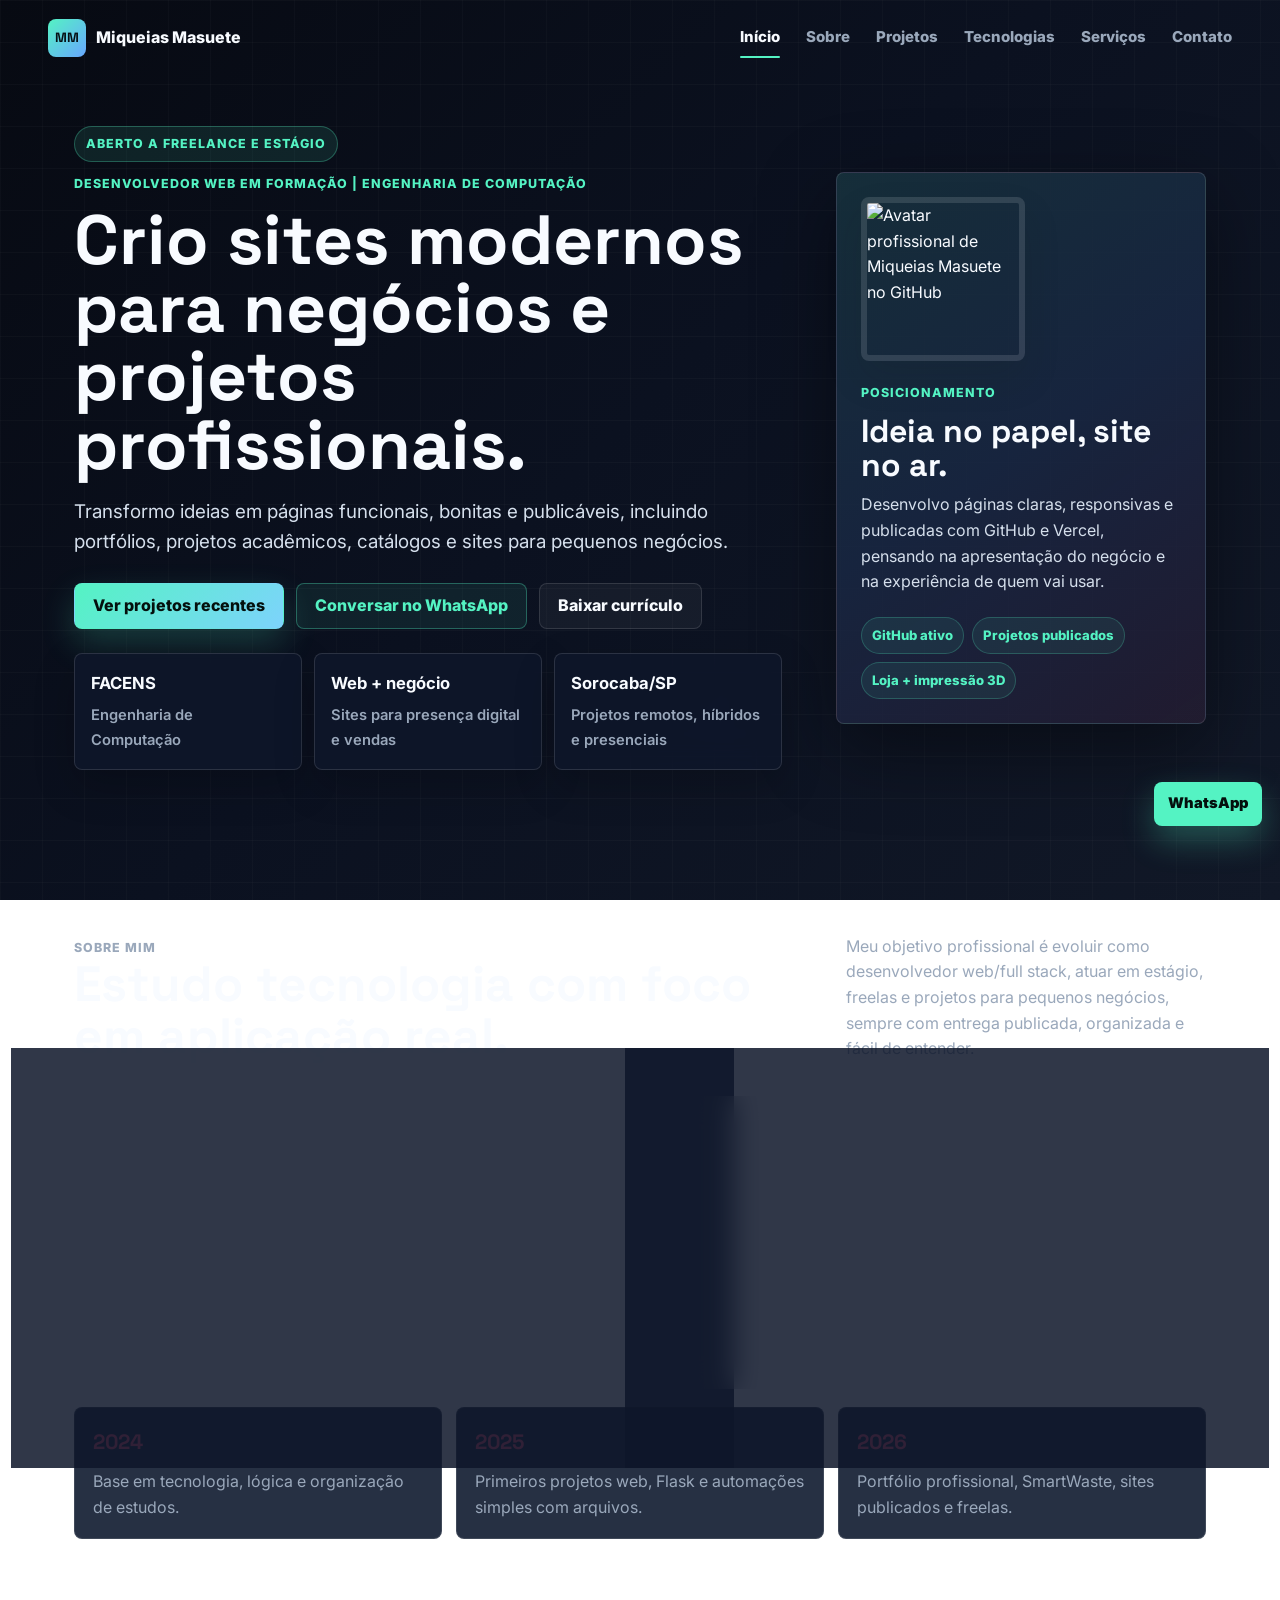
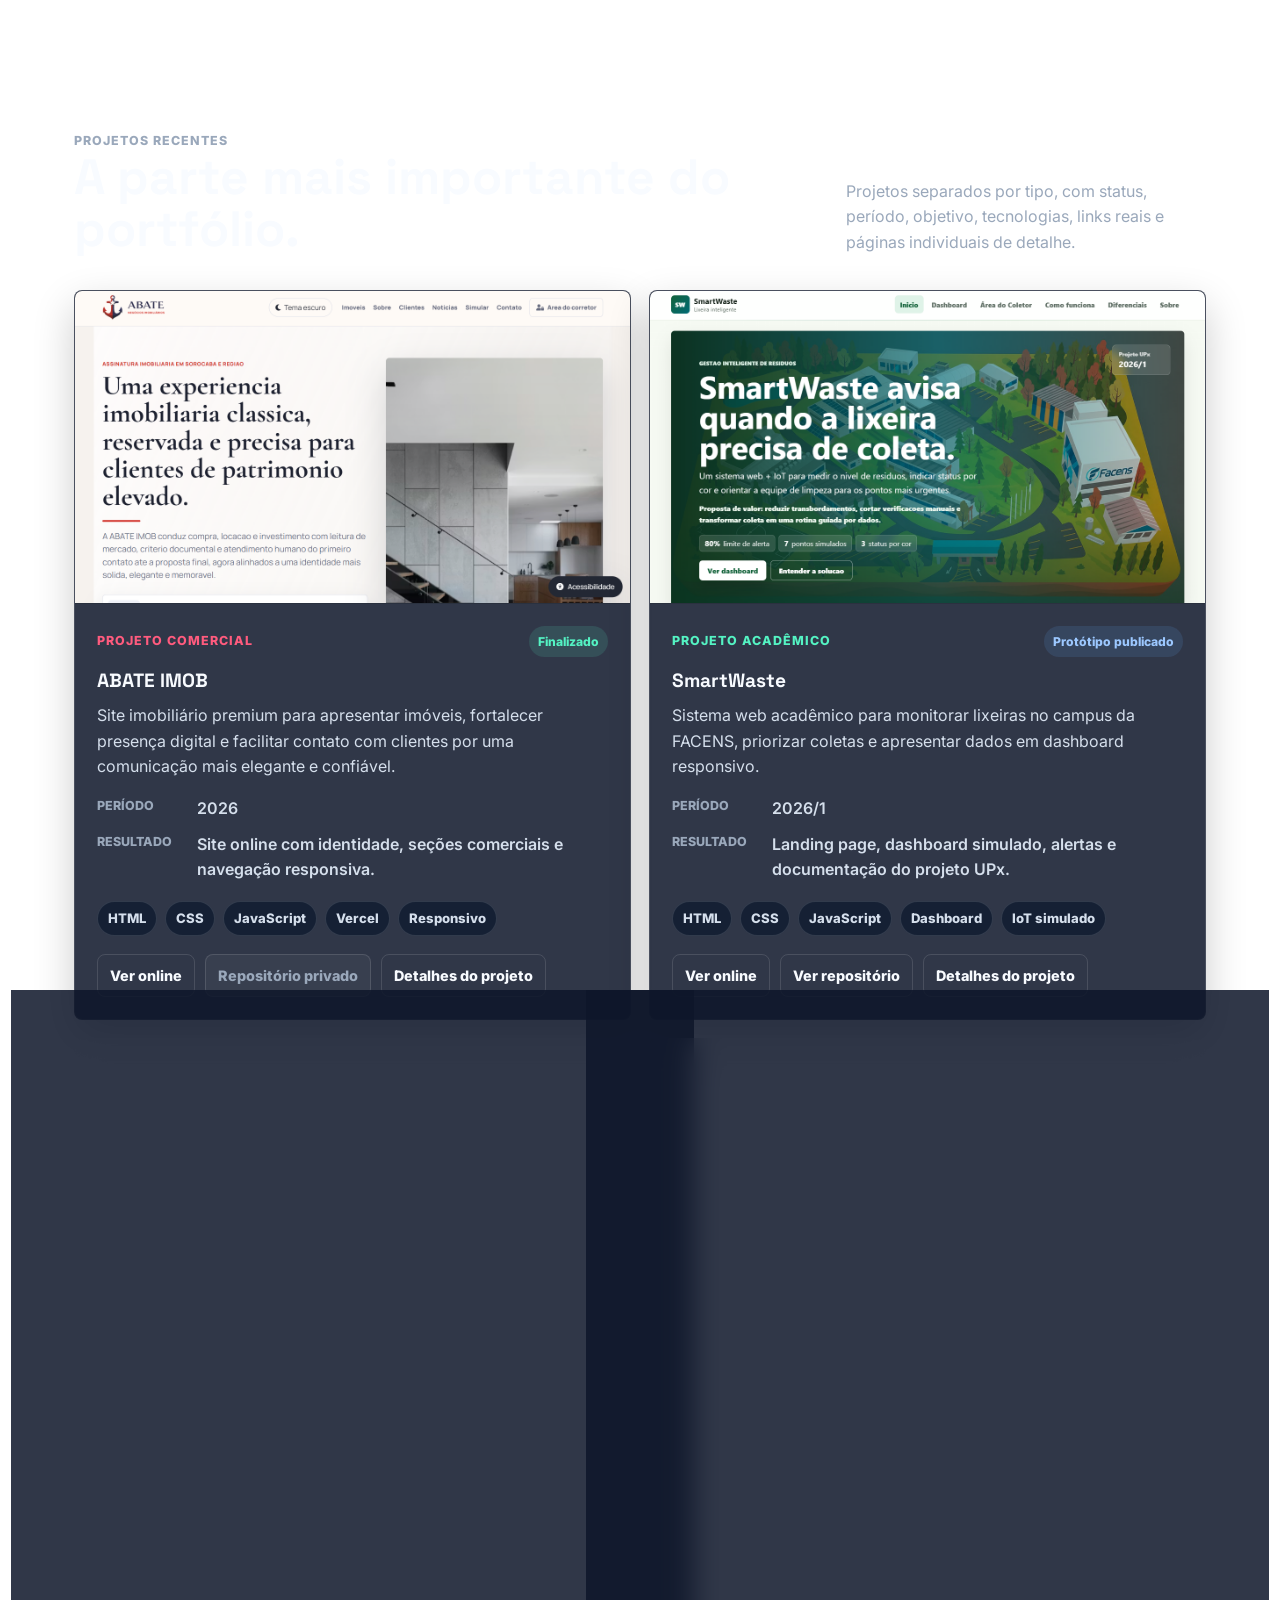
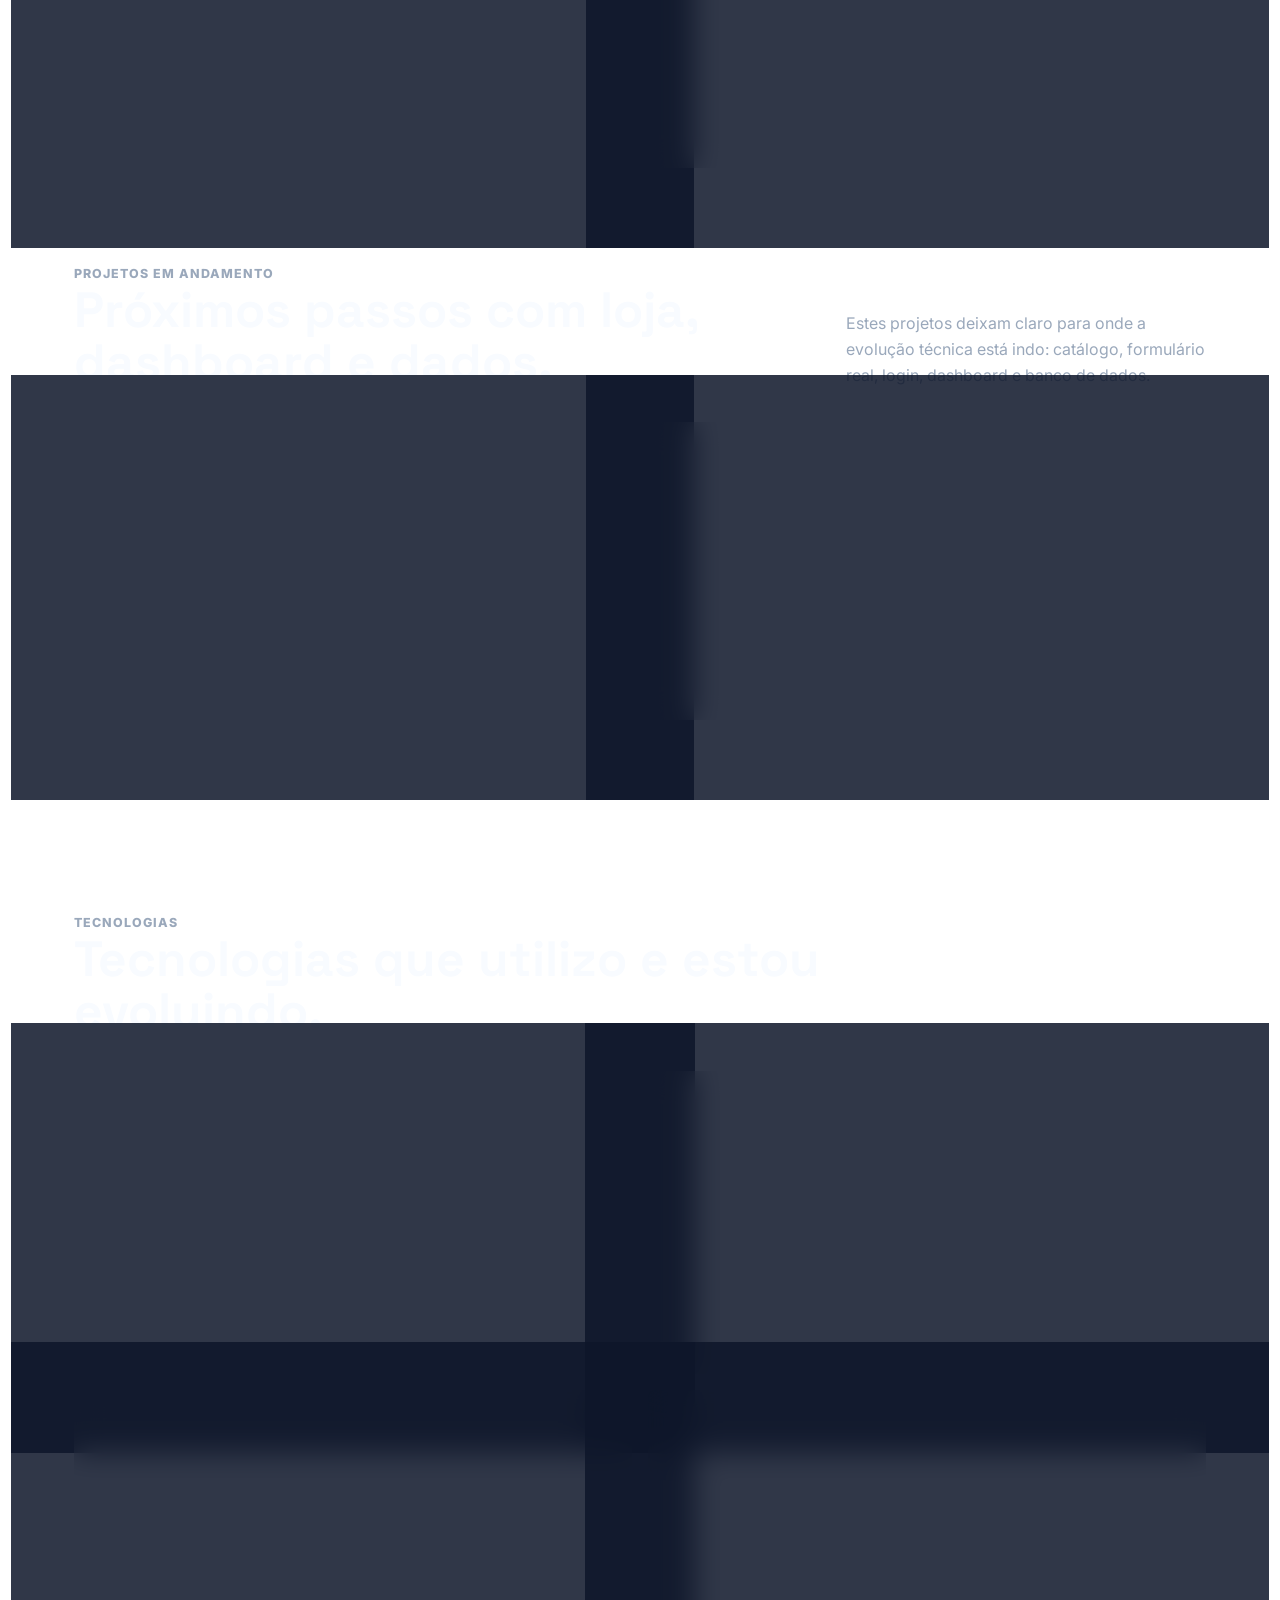
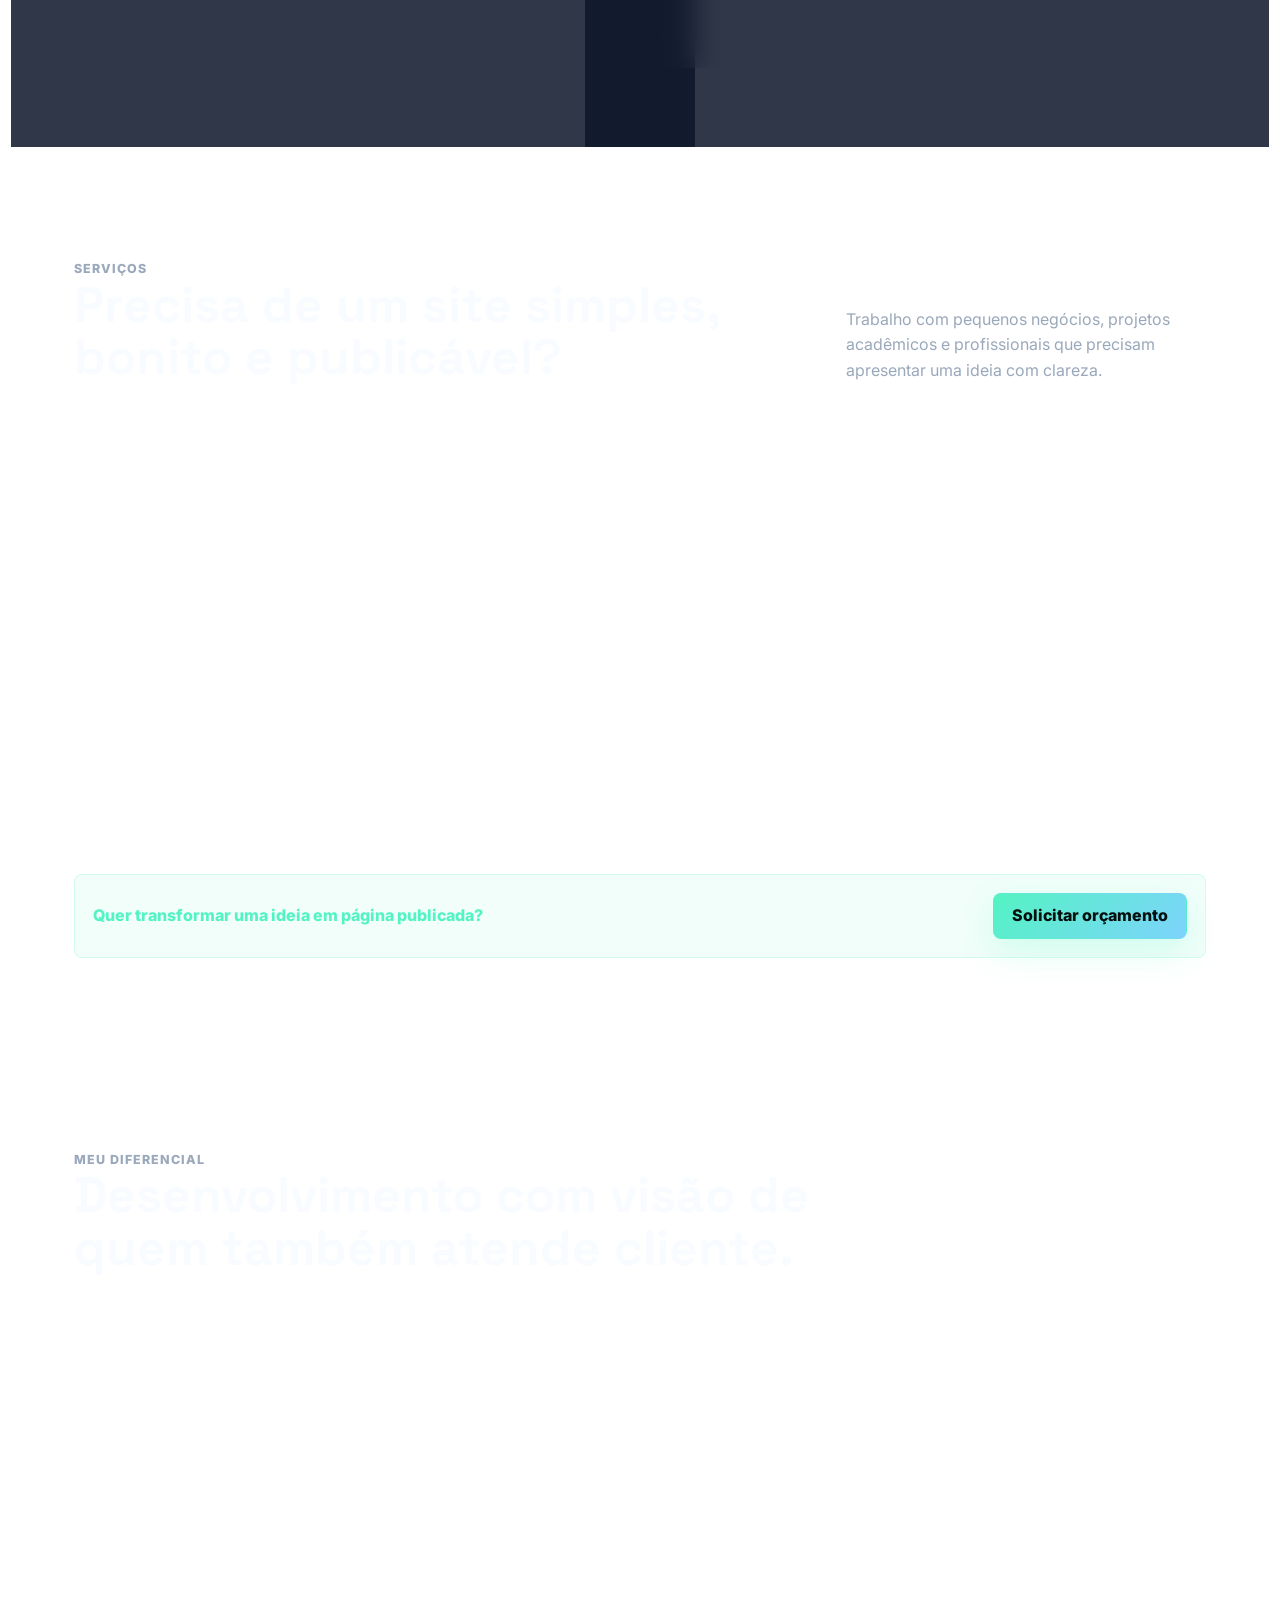
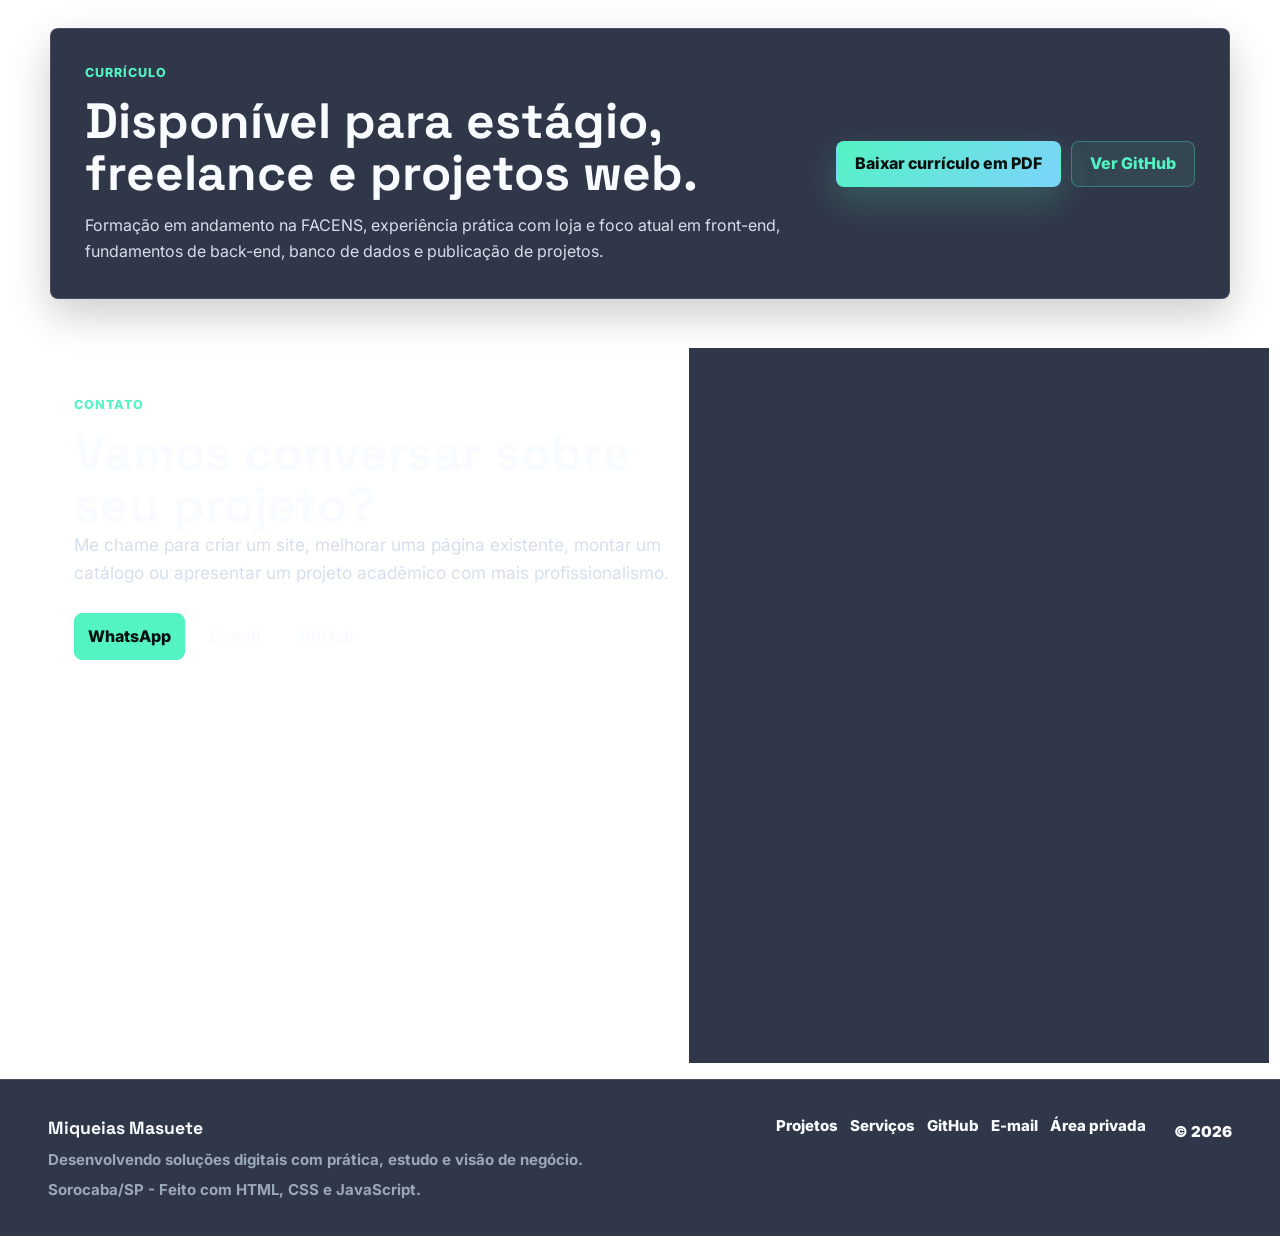
==== commit 434b83f2: "Update portfolio with dark theme and private profile editor" ====
--- a/index.html
+++ b/index.html
@@ -9,7 +9,7 @@
       content="Portfólio de Miqueias Masuete, desenvolvedor web em formação e estudante de Engenharia de Computação na FACENS. Projetos web, sites profissionais, SmartWaste, ABATE IMOB e soluções para negócios locais."
     />
     <meta name="author" content="Miqueias Masuete" />
-    <meta name="theme-color" content="#f5f8f6" />
+    <meta name="theme-color" content="#070a12" />
     <meta property="og:type" content="website" />
     <meta property="og:locale" content="pt_BR" />
     <meta property="og:title" content="Miqueias Masuete | Desenvolvedor Web em formação" />
@@ -36,7 +36,7 @@
     <header class="site-header" data-header>
       <a class="logo" href="#inicio" aria-label="Miqueias Masuete - início">
         <span class="logo__mark">MM</span>
-        <span>Miqueias Masuete</span>
+        <span data-profile="name">Miqueias Masuete</span>
       </a>
 
       <button
@@ -65,10 +65,10 @@
     <main id="conteudo">
       <section class="hero section-observe" id="inicio" aria-labelledby="hero-title">
         <div class="hero__content">
-          <p class="availability">Aberto a freelance e estágio</p>
-          <p class="section-kicker">Desenvolvedor Web em formação | Engenharia de Computação</p>
-          <h1 id="hero-title">Crio sites modernos para negócios e projetos profissionais.</h1>
-          <p class="hero__description">
+          <p class="availability" data-profile="availability">Aberto a freelance e estágio</p>
+          <p class="section-kicker" data-profile="role">Desenvolvedor Web em formação | Engenharia de Computação</p>
+          <h1 id="hero-title" data-profile="heroTitle">Crio sites modernos para negócios e projetos profissionais.</h1>
+          <p class="hero__description" data-profile="heroDescription">
             Transformo ideias em páginas funcionais, bonitas e publicáveis, incluindo portfólios,
             projetos acadêmicos, catálogos e sites para pequenos negócios.
           </p>
@@ -81,15 +81,15 @@
 
           <div class="hero__stats" aria-label="Resumo profissional">
             <article>
-              <strong>FACENS</strong>
-              <span>Engenharia de Computação</span>
+              <strong data-profile="educationLabel">FACENS</strong>
+              <span data-profile="educationText">Engenharia de Computação</span>
             </article>
             <article>
               <strong>Web + negócio</strong>
               <span>Sites para presença digital e vendas</span>
             </article>
             <article>
-              <strong>Sorocaba/SP</strong>
+              <strong data-profile="location">Sorocaba/SP</strong>
               <span>Projetos remotos, híbridos e presenciais</span>
             </article>
           </div>
@@ -104,8 +104,8 @@
           />
           <div>
             <p class="profile-label">Posicionamento</p>
-            <h2>Ideia no papel, site no ar.</h2>
-            <p>
+            <h2 data-profile="positionTitle">Ideia no papel, site no ar.</h2>
+            <p data-profile="positionText">
               Desenvolvo páginas claras, responsivas e publicadas com GitHub e Vercel, pensando
               na apresentação do negócio e na experiência de quem vai usar.
             </p>
@@ -122,9 +122,9 @@
         <div class="section-heading section-heading--split">
           <div>
             <p class="section-kicker">Sobre mim</p>
-            <h2 id="sobre-title">Estudo tecnologia com foco em aplicação real.</h2>
-          </div>
-          <p>
+            <h2 id="sobre-title" data-profile="aboutTitle">Estudo tecnologia com foco em aplicação real.</h2>
+          </div>
+          <p data-profile="aboutSummary">
             Meu objetivo profissional é evoluir como desenvolvedor web/full stack, atuar em
             estágio, freelas e projetos para pequenos negócios, sempre com entrega publicada,
             organizada e fácil de entender.
@@ -134,7 +134,7 @@
         <div class="about-layout">
           <article class="about-panel">
             <h3>Atualmente</h3>
-            <ul class="check-list">
+            <ul class="check-list" data-profile-list="currentFocus">
               <li>Curso Engenharia de Computação na FACENS.</li>
               <li>Foco em front-end, lógica, banco de dados e fundamentos de back-end.</li>
               <li>Crio sites responsivos em HTML, CSS e JavaScript com deploy na Vercel.</li>
@@ -144,7 +144,7 @@
 
           <article class="about-panel about-panel--accent">
             <h3>Experiência prática</h3>
-            <p>
+            <p data-profile="practicalExperience">
               Minha rotina com loja, atendimento, organização de produtos e impressão 3D me dá
               visão de cliente. Isso ajuda a criar páginas que não ficam só bonitas: elas precisam
               explicar, vender, orientar e facilitar contato.
@@ -601,19 +601,21 @@
 
     <footer class="site-footer">
       <div>
-        <a class="footer-brand" href="#inicio">Miqueias Masuete</a>
+        <a class="footer-brand" href="#inicio" data-profile="name">Miqueias Masuete</a>
         <p>Desenvolvendo soluções digitais com prática, estudo e visão de negócio.</p>
-        <p>Sorocaba/SP - Feito com HTML, CSS e JavaScript.</p>
+        <p><span data-profile="location">Sorocaba/SP</span> - Feito com HTML, CSS e JavaScript.</p>
       </div>
       <nav aria-label="Links do rodapé">
         <a href="#projetos">Projetos</a>
         <a href="#servicos">Serviços</a>
         <a href="https://github.com/0Robert010" target="_blank" rel="noopener noreferrer">GitHub</a>
         <a href="mailto:miqueiasrobert@icloud.com">E-mail</a>
+        <a href="admin.html" rel="nofollow">Área privada</a>
       </nav>
       <p class="footer-year">© <span data-current-year></span></p>
     </footer>
 
+    <script src="profile.js"></script>
     <script src="script.js"></script>
   </body>
 </html>
--- a/style.css
+++ b/style.css
@@ -1,18 +1,18 @@
 :root {
-  --bg: #f5f8f6;
-  --bg-soft: #eaf1ee;
-  --surface: #ffffff;
-  --surface-strong: #f9fbfa;
-  --ink: #12211f;
-  --ink-soft: #42514d;
-  --muted: #65736f;
-  --line: #dbe5e1;
-  --primary: #0f7c64;
-  --primary-dark: #095542;
-  --accent: #d44232;
-  --gold: #b4873b;
-  --blue: #2f6da8;
-  --shadow: 0 20px 60px rgba(18, 33, 31, 0.12);
+  --bg: #070a12;
+  --bg-soft: #0d1424;
+  --surface: rgba(15, 23, 42, 0.86);
+  --surface-strong: rgba(20, 31, 52, 0.92);
+  --ink: #f8fbff;
+  --ink-soft: #d5dfec;
+  --muted: #9aa8bb;
+  --line: rgba(255, 255, 255, 0.12);
+  --primary: #54f3c3;
+  --primary-dark: #24d7a8;
+  --accent: #ff5b7e;
+  --gold: #ffd166;
+  --blue: #68a7ff;
+  --shadow: 0 24px 80px rgba(0, 0, 0, 0.42);
   --radius: 8px;
   --max-width: 1180px;
   --header-height: 76px;
@@ -30,7 +30,12 @@
 body {
   min-width: 320px;
   margin: 0;
-  background: var(--bg);
+  background:
+    linear-gradient(rgba(255, 255, 255, 0.025) 1px, transparent 1px),
+    linear-gradient(90deg, rgba(255, 255, 255, 0.02) 1px, transparent 1px),
+    linear-gradient(135deg, #070a12 0%, #0b1120 48%, #111827 100%);
+  background-attachment: fixed;
+  background-size: 42px 42px, 42px 42px, auto;
   color: var(--ink);
   font-family: "Inter", system-ui, -apple-system, BlinkMacSystemFont, "Segoe UI", sans-serif;
   line-height: 1.6;
@@ -74,7 +79,7 @@
 }
 
 ::selection {
-  background: rgba(15, 124, 100, 0.2);
+  background: rgba(84, 243, 195, 0.24);
 }
 
 .skip-link {
@@ -84,8 +89,8 @@
   z-index: 100;
   transform: translateY(-150%);
   border-radius: var(--radius);
-  background: var(--ink);
-  color: #fff;
+  background: var(--primary);
+  color: #04100d;
   padding: 10px 14px;
   font-weight: 800;
   transition: transform 180ms ease;
@@ -112,8 +117,8 @@
 .site-header.is-scrolled,
 .site-header--solid {
   border-color: var(--line);
-  background: rgba(245, 248, 246, 0.92);
-  box-shadow: 0 12px 40px rgba(18, 33, 31, 0.08);
+  background: rgba(7, 10, 18, 0.84);
+  box-shadow: 0 18px 54px rgba(0, 0, 0, 0.28);
   backdrop-filter: blur(16px);
 }
 
@@ -131,8 +136,8 @@
   height: 38px;
   place-items: center;
   border-radius: var(--radius);
-  background: var(--ink);
-  color: #fff;
+  background: linear-gradient(135deg, var(--primary), var(--blue));
+  color: #061014;
   font-family: "Space Grotesk", sans-serif;
   font-size: 0.84rem;
 }
@@ -145,7 +150,7 @@
 
 .nav-link {
   position: relative;
-  color: var(--ink-soft);
+  color: var(--muted);
   font-size: 0.94rem;
   font-weight: 800;
   transition: color 180ms ease;
@@ -168,7 +173,7 @@
 .nav-link:hover,
 .nav-link:focus-visible,
 .nav-link.is-active {
-  color: var(--primary-dark);
+  color: var(--ink);
 }
 
 .nav-link.is-active::after {
@@ -185,7 +190,7 @@
   gap: 5px;
   border: 1px solid var(--line);
   border-radius: var(--radius);
-  background: var(--surface);
+  background: rgba(255, 255, 255, 0.06);
   color: var(--ink);
   cursor: pointer;
 }
@@ -256,11 +261,11 @@
 .availability {
   display: inline-flex;
   align-items: center;
-  border: 1px solid rgba(15, 124, 100, 0.18);
+  border: 1px solid rgba(84, 243, 195, 0.28);
   border-radius: 999px;
-  background: rgba(15, 124, 100, 0.08);
+  background: rgba(84, 243, 195, 0.1);
   padding: 7px 11px;
-  color: var(--primary-dark);
+  color: var(--primary);
 }
 
 h1,
@@ -317,24 +322,25 @@
 }
 
 .btn--primary {
-  background: var(--primary);
-  color: #fff;
+  background: linear-gradient(135deg, var(--primary), #7dd3fc);
+  color: #04100d;
+  box-shadow: 0 14px 34px rgba(84, 243, 195, 0.2);
 }
 
 .btn--primary:hover,
 .btn--primary:focus-visible {
-  background: var(--primary-dark);
+  background: linear-gradient(135deg, #7df8d2, #93c5fd);
 }
 
 .btn--secondary {
-  border-color: rgba(15, 124, 100, 0.28);
-  background: rgba(15, 124, 100, 0.08);
-  color: var(--primary-dark);
+  border-color: rgba(84, 243, 195, 0.32);
+  background: rgba(84, 243, 195, 0.08);
+  color: var(--primary);
 }
 
 .btn--ghost {
   border-color: var(--line);
-  background: var(--surface);
+  background: rgba(255, 255, 255, 0.045);
   color: var(--ink);
 }
 
@@ -408,7 +414,8 @@
   border: 1px solid var(--line);
   border-radius: var(--radius);
   background: var(--surface);
-  box-shadow: 0 12px 32px rgba(18, 33, 31, 0.05);
+  box-shadow: 0 16px 42px rgba(0, 0, 0, 0.2);
+  backdrop-filter: blur(14px);
 }
 
 .hero__stats article {
@@ -436,7 +443,7 @@
   border: 1px solid var(--line);
   border-radius: var(--radius);
   background:
-    linear-gradient(145deg, rgba(15, 124, 100, 0.08), rgba(212, 66, 50, 0.06)),
+    linear-gradient(145deg, rgba(84, 243, 195, 0.11), rgba(104, 167, 255, 0.1), rgba(255, 91, 126, 0.08)),
     var(--surface);
   box-shadow: var(--shadow);
   padding: 24px;
@@ -445,7 +452,7 @@
 .hero__profile img {
   width: 164px;
   height: 164px;
-  border: 6px solid #fff;
+  border: 6px solid rgba(255, 255, 255, 0.12);
   border-radius: var(--radius);
   object-fit: cover;
   box-shadow: 0 18px 36px rgba(18, 33, 31, 0.14);
@@ -468,10 +475,10 @@
 }
 
 .profile-proof span {
-  border: 1px solid rgba(15, 124, 100, 0.18);
+  border: 1px solid rgba(84, 243, 195, 0.22);
   border-radius: 999px;
-  background: #fff;
-  color: var(--primary-dark);
+  background: rgba(84, 243, 195, 0.08);
+  color: var(--primary);
   padding: 7px 10px;
   font-size: 0.82rem;
   font-weight: 800;
@@ -490,7 +497,7 @@
 
 .about-panel--accent {
   background:
-    linear-gradient(145deg, rgba(15, 124, 100, 0.08), rgba(180, 135, 59, 0.08)),
+    linear-gradient(145deg, rgba(84, 243, 195, 0.1), rgba(255, 209, 102, 0.08)),
     var(--surface);
 }
 
@@ -566,7 +573,7 @@
 
 .project-card:hover {
   transform: translateY(-5px);
-  border-color: rgba(15, 124, 100, 0.34);
+  border-color: rgba(84, 243, 195, 0.38);
   box-shadow: var(--shadow);
 }
 
@@ -634,18 +641,18 @@
 }
 
 .status--done {
-  background: rgba(15, 124, 100, 0.1);
-  color: var(--primary-dark);
+  background: rgba(84, 243, 195, 0.12);
+  color: var(--primary);
 }
 
 .status--prototype {
-  background: rgba(47, 109, 168, 0.11);
-  color: #1f5688;
+  background: rgba(104, 167, 255, 0.13);
+  color: #9cc8ff;
 }
 
 .status--progress {
-  background: rgba(180, 135, 59, 0.13);
-  color: #7b5a22;
+  background: rgba(255, 209, 102, 0.14);
+  color: var(--gold);
 }
 
 .project-card p {
@@ -725,15 +732,15 @@
 .project-card__actions a:hover,
 .project-card__actions a:focus-visible {
   transform: translateY(-2px);
-  border-color: rgba(15, 124, 100, 0.36);
-  background: rgba(15, 124, 100, 0.08);
-  color: var(--primary-dark);
+  border-color: rgba(84, 243, 195, 0.38);
+  background: rgba(84, 243, 195, 0.09);
+  color: var(--primary);
 }
 
 .link-disabled {
   cursor: not-allowed;
   color: var(--muted);
-  background: #f3f6f4;
+  background: rgba(255, 255, 255, 0.04);
 }
 
 .ongoing-grid {
@@ -765,7 +772,7 @@
 
 .tech-group:hover {
   transform: translateY(-4px);
-  border-color: rgba(15, 124, 100, 0.3);
+  border-color: rgba(84, 243, 195, 0.34);
   box-shadow: var(--shadow);
 }
 
@@ -784,8 +791,8 @@
   height: 46px;
   place-items: center;
   border-radius: var(--radius);
-  background: var(--ink);
-  color: #fff;
+  background: rgba(84, 243, 195, 0.12);
+  color: var(--primary);
   font-size: 0.78rem;
   font-weight: 900;
 }
@@ -816,13 +823,13 @@
 
 .service-card:hover {
   transform: translateY(-4px);
-  border-color: rgba(15, 124, 100, 0.3);
+  border-color: rgba(84, 243, 195, 0.34);
   box-shadow: var(--shadow);
 }
 
 .service-card--featured {
   background:
-    linear-gradient(145deg, rgba(15, 124, 100, 0.12), rgba(212, 66, 50, 0.08)),
+    linear-gradient(145deg, rgba(84, 243, 195, 0.13), rgba(255, 91, 126, 0.1)),
     var(--surface);
 }
 
@@ -847,15 +854,15 @@
   justify-content: space-between;
   gap: 18px;
   margin-top: 22px;
-  border: 1px solid rgba(15, 124, 100, 0.18);
-  border-radius: var(--radius);
-  background: rgba(15, 124, 100, 0.08);
+  border: 1px solid rgba(84, 243, 195, 0.2);
+  border-radius: var(--radius);
+  background: rgba(84, 243, 195, 0.08);
   padding: 18px;
 }
 
 .section-cta p {
   margin: 0;
-  color: var(--primary-dark);
+  color: var(--primary);
   font-weight: 800;
 }
 
@@ -933,7 +940,7 @@
   align-items: center;
   border: 1px solid var(--line);
   border-radius: var(--radius);
-  background: var(--surface);
+  background: rgba(255, 255, 255, 0.045);
   padding: 10px 13px;
   color: var(--ink);
   font-weight: 800;
@@ -943,21 +950,21 @@
 .contact-link--primary {
   border-color: var(--primary);
   background: var(--primary);
-  color: #fff;
+  color: #04100d;
 }
 
 .contact-link:hover,
 .contact-link:focus-visible {
   transform: translateY(-2px);
-  border-color: rgba(15, 124, 100, 0.36);
-  background: rgba(15, 124, 100, 0.08);
-  color: var(--primary-dark);
+  border-color: rgba(84, 243, 195, 0.38);
+  background: rgba(84, 243, 195, 0.09);
+  color: var(--primary);
 }
 
 .contact-link--primary:hover,
 .contact-link--primary:focus-visible {
   background: var(--primary-dark);
-  color: #fff;
+  color: #04100d;
 }
 
 .contact-form {
@@ -990,8 +997,8 @@
 
 .contact-form input:focus,
 .contact-form textarea:focus {
-  border-color: rgba(15, 124, 100, 0.56);
-  box-shadow: 0 0 0 4px rgba(15, 124, 100, 0.1);
+  border-color: rgba(84, 243, 195, 0.56);
+  box-shadow: 0 0 0 4px rgba(84, 243, 195, 0.1);
 }
 
 .contact-form input.is-invalid,
@@ -1018,7 +1025,7 @@
 .form-success {
   min-height: 24px;
   margin: 4px 0 0;
-  color: var(--primary-dark);
+  color: var(--primary);
   font-size: 0.9rem;
   font-weight: 800;
 }
@@ -1034,8 +1041,8 @@
   justify-content: center;
   border-radius: var(--radius);
   background: var(--primary);
-  color: #fff;
-  box-shadow: 0 14px 32px rgba(15, 124, 100, 0.28);
+  color: #04100d;
+  box-shadow: 0 14px 32px rgba(84, 243, 195, 0.28);
   padding: 10px 14px;
   font-size: 0.92rem;
   font-weight: 900;
@@ -1222,7 +1229,7 @@
   border: 1px solid var(--line);
   border-radius: var(--radius);
   background:
-    linear-gradient(145deg, rgba(15, 124, 100, 0.08), rgba(212, 66, 50, 0.06)),
+    linear-gradient(145deg, rgba(84, 243, 195, 0.1), rgba(255, 91, 126, 0.08)),
     var(--surface);
   padding: 28px;
 }
@@ -1280,6 +1287,140 @@
   background: var(--surface);
   padding: 10px 13px;
   font-weight: 800;
+}
+
+.admin-page {
+  min-height: 100svh;
+}
+
+.admin-shell {
+  width: min(100%, 1060px);
+  margin: 0 auto;
+  padding: 54px 24px 80px;
+}
+
+.admin-login {
+  display: grid;
+  min-height: calc(100svh - 120px);
+  align-content: center;
+  gap: 18px;
+}
+
+.admin-login h1,
+.admin-panel h1 {
+  max-width: 760px;
+  margin-bottom: 0;
+  font-size: clamp(2.45rem, 7vw, 4.6rem);
+}
+
+.admin-login p:not(.section-kicker),
+.admin-panel__header p:not(.section-kicker),
+.admin-export p {
+  max-width: 720px;
+  margin: 0;
+  color: var(--muted);
+}
+
+.admin-card,
+.admin-form,
+.admin-export {
+  border: 1px solid var(--line);
+  border-radius: var(--radius);
+  background: var(--surface);
+  box-shadow: var(--shadow);
+  backdrop-filter: blur(14px);
+}
+
+.admin-card {
+  display: grid;
+  max-width: 440px;
+  gap: 10px;
+  padding: 22px;
+}
+
+.admin-card label,
+.admin-form label {
+  display: grid;
+  gap: 8px;
+  color: var(--ink-soft);
+  font-weight: 800;
+}
+
+.admin-card input,
+.admin-form input,
+.admin-form textarea,
+.admin-export textarea {
+  width: 100%;
+  border: 1px solid var(--line);
+  border-radius: var(--radius);
+  background: rgba(255, 255, 255, 0.055);
+  color: var(--ink);
+  outline: none;
+  padding: 12px 14px;
+}
+
+.admin-card input:focus,
+.admin-form input:focus,
+.admin-form textarea:focus,
+.admin-export textarea:focus {
+  border-color: rgba(84, 243, 195, 0.56);
+  box-shadow: 0 0 0 4px rgba(84, 243, 195, 0.1);
+}
+
+.admin-message {
+  min-height: 20px;
+  color: var(--accent);
+  font-weight: 800;
+}
+
+.admin-panel {
+  display: grid;
+  gap: 22px;
+}
+
+.admin-panel__header {
+  display: grid;
+  grid-template-columns: minmax(0, 1fr) auto;
+  gap: 22px;
+  align-items: start;
+}
+
+.admin-form {
+  padding: 22px;
+}
+
+.admin-form__grid {
+  display: grid;
+  grid-template-columns: repeat(2, minmax(0, 1fr));
+  gap: 16px;
+}
+
+.admin-form__wide {
+  grid-column: 1 / -1;
+}
+
+.admin-form small {
+  color: var(--muted);
+  font-weight: 700;
+}
+
+.admin-actions {
+  display: flex;
+  flex-wrap: wrap;
+  gap: 10px;
+  margin-top: 20px;
+}
+
+.admin-export {
+  display: grid;
+  gap: 12px;
+  padding: 22px;
+}
+
+.admin-export[hidden],
+.admin-panel[hidden],
+.admin-login[hidden] {
+  display: none;
 }
 
 @media (max-width: 1060px) {
@@ -1301,7 +1442,7 @@
     transform: translateY(-12px);
     border: 1px solid var(--line);
     border-radius: var(--radius);
-    background: var(--surface);
+    background: rgba(7, 10, 18, 0.98);
     box-shadow: var(--shadow);
     padding: 14px;
     opacity: 0;
@@ -1325,7 +1466,7 @@
   }
 
   .nav-link.is-active {
-    background: rgba(15, 124, 100, 0.08);
+    background: rgba(84, 243, 195, 0.09);
   }
 
   .hero,
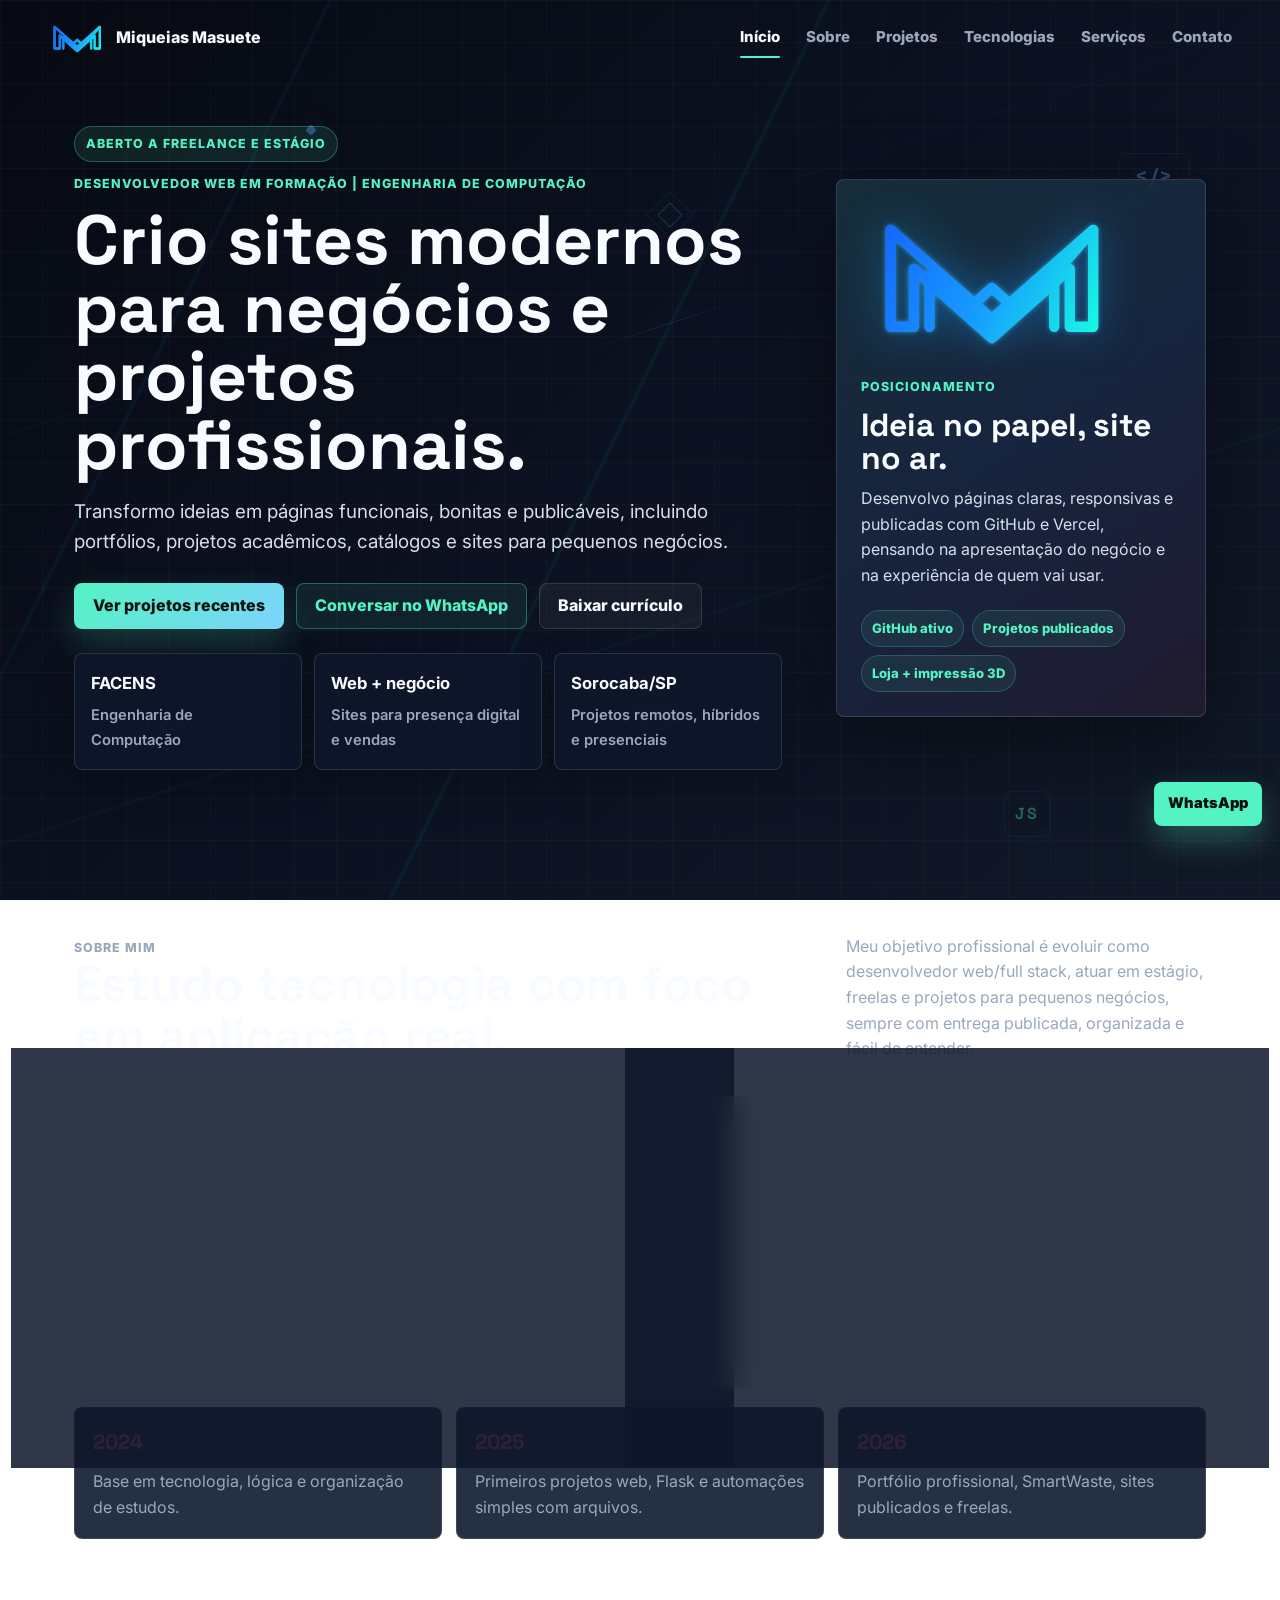
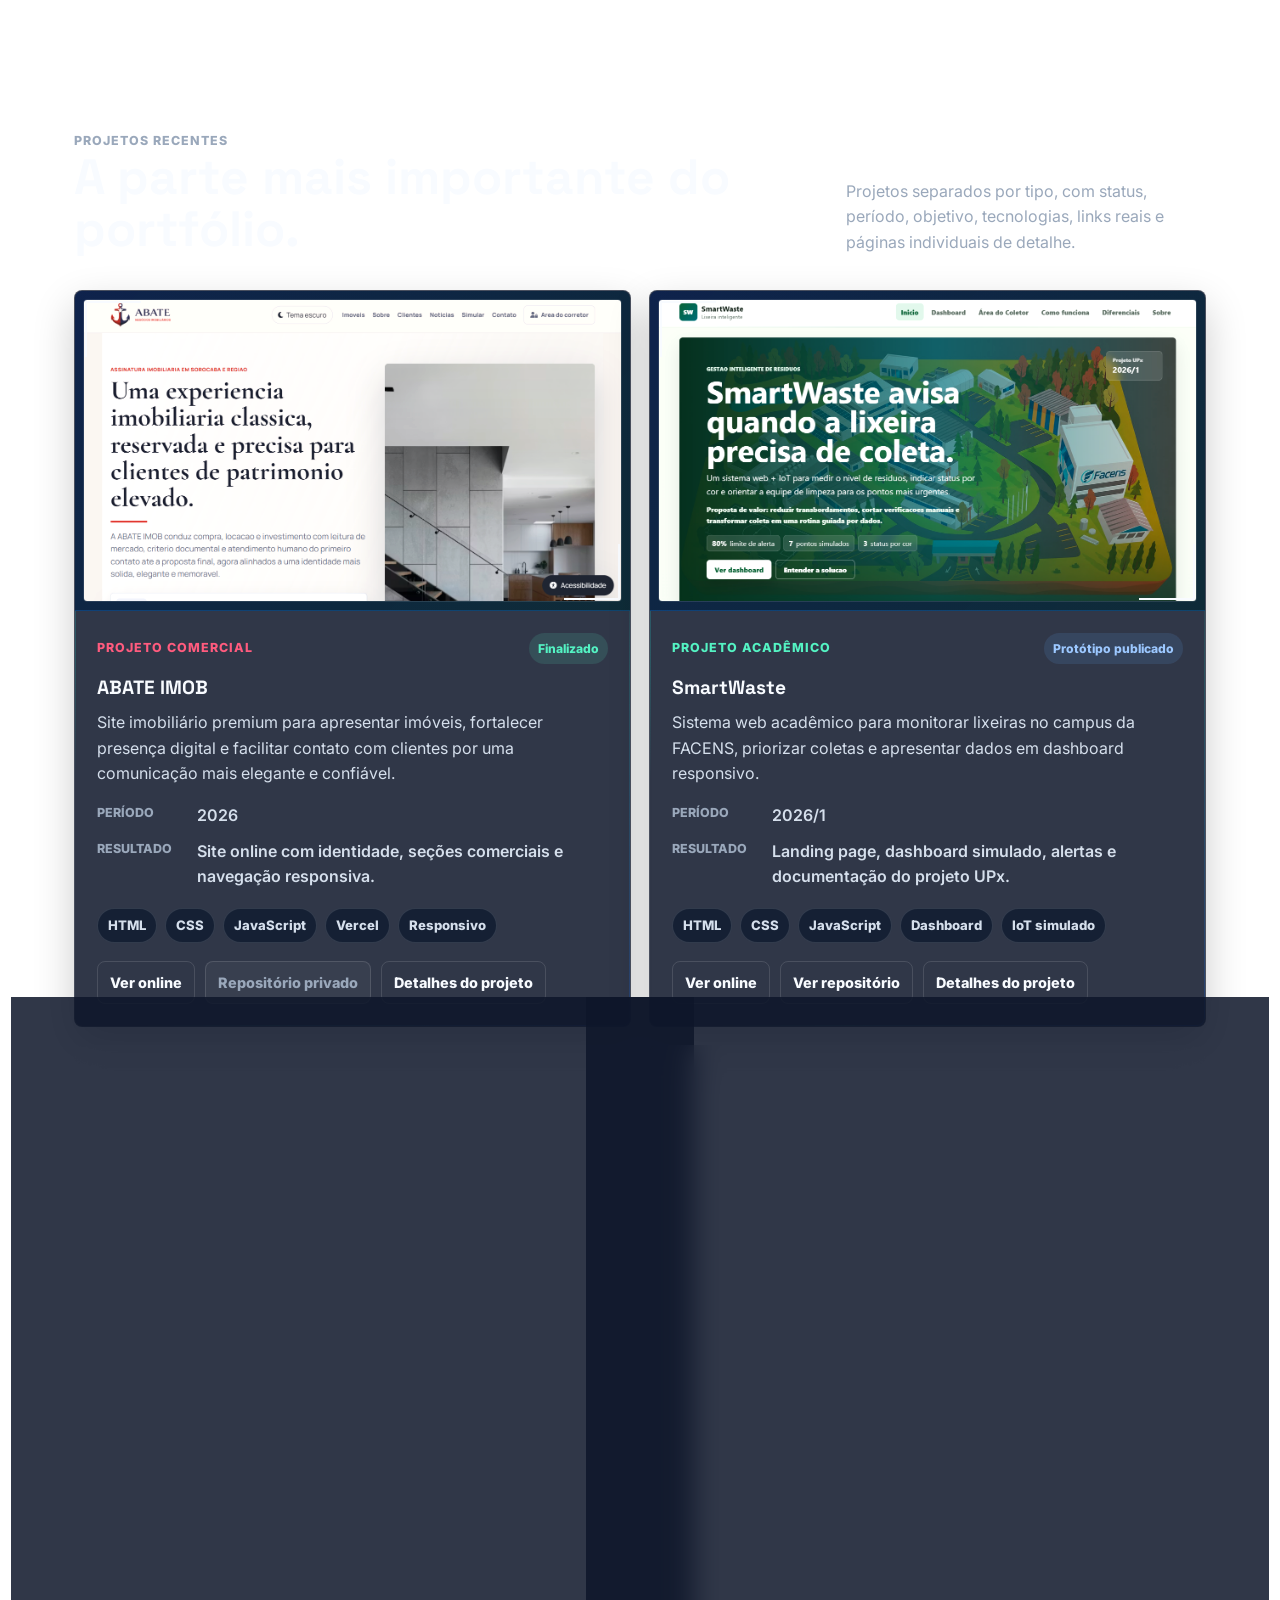
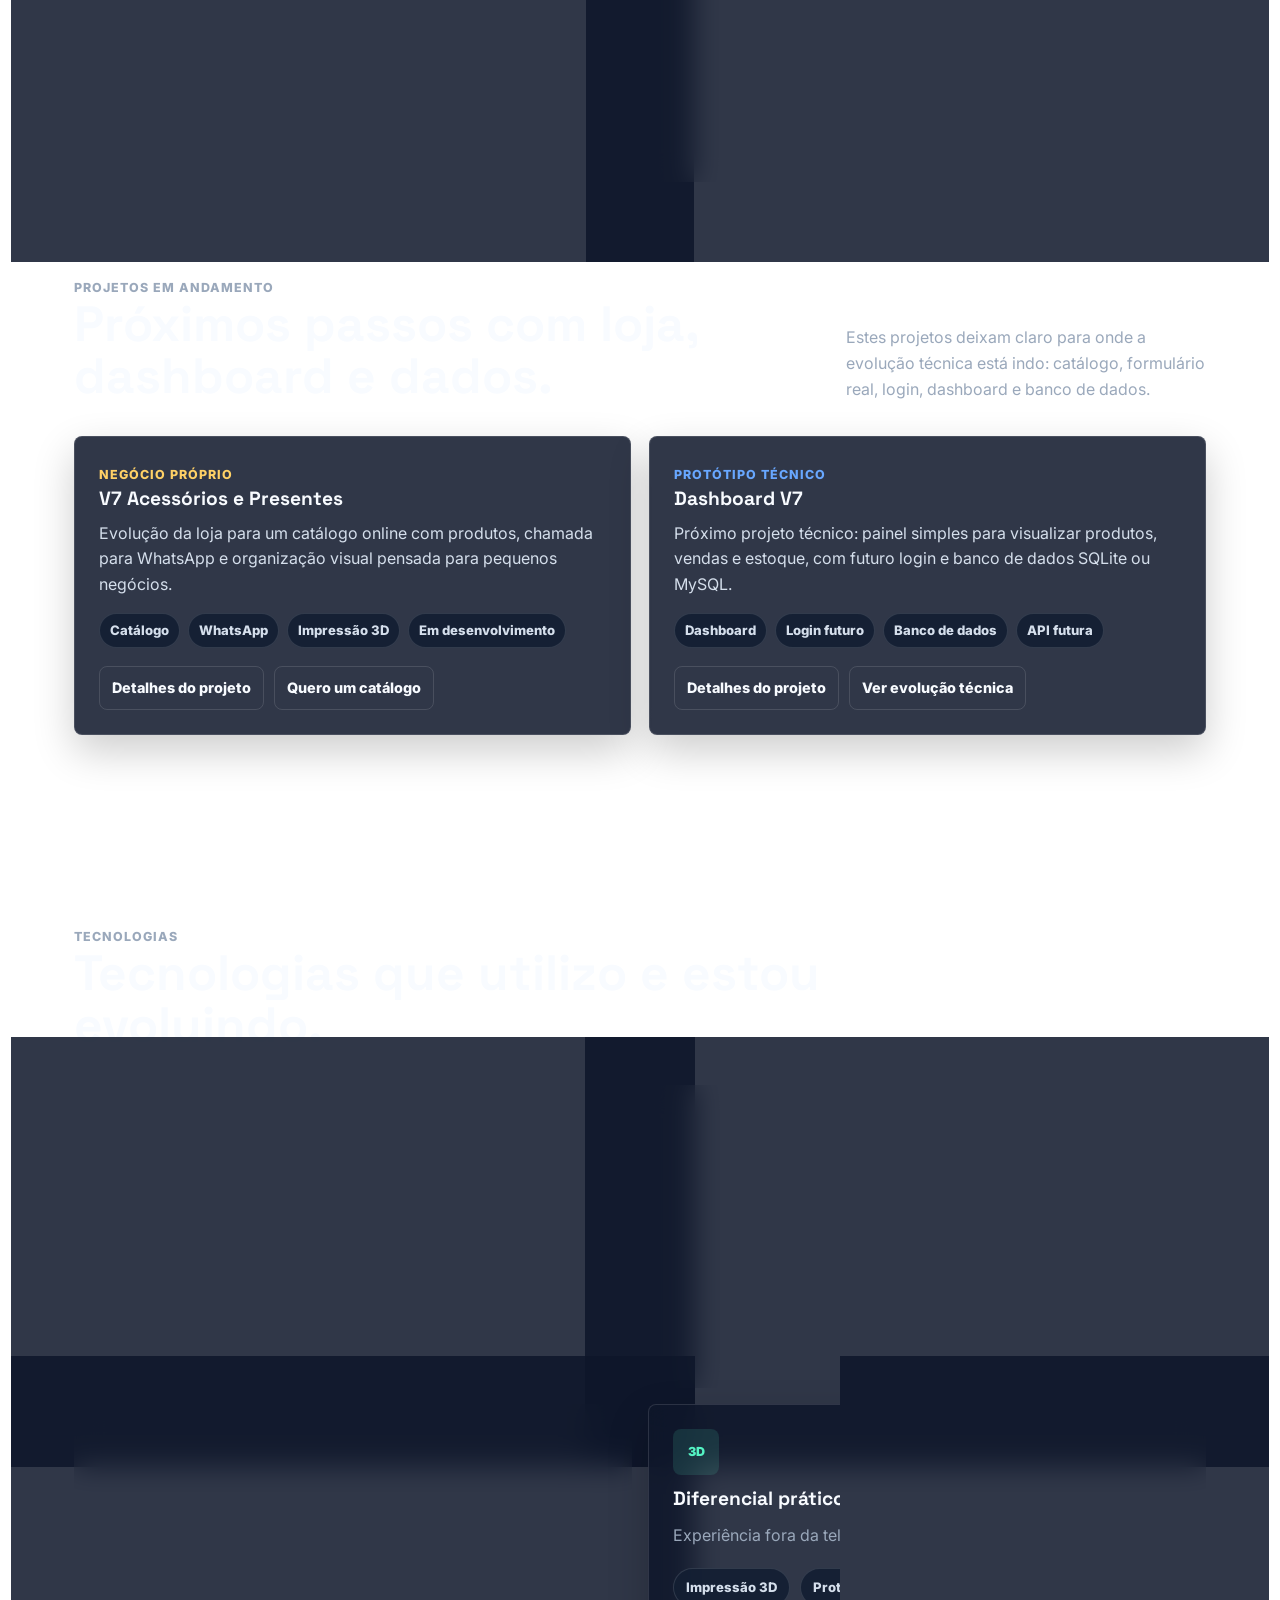
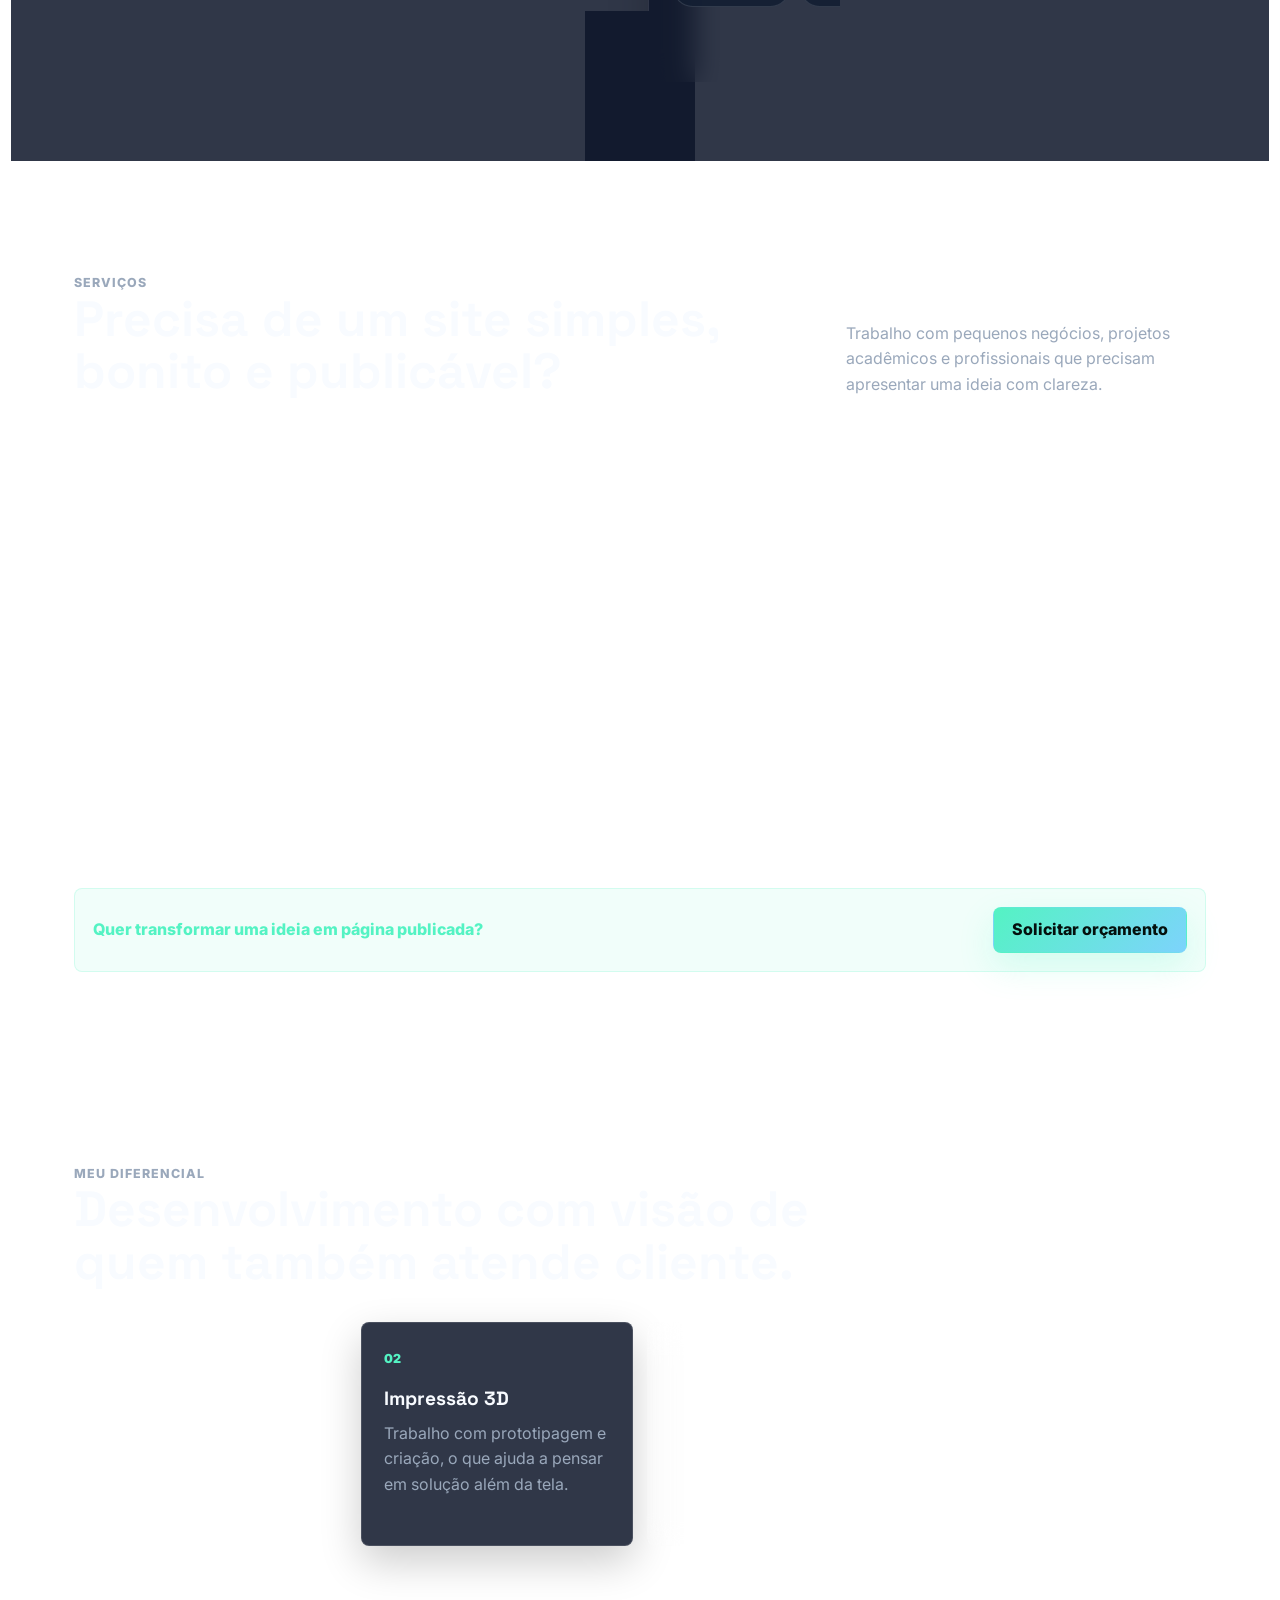
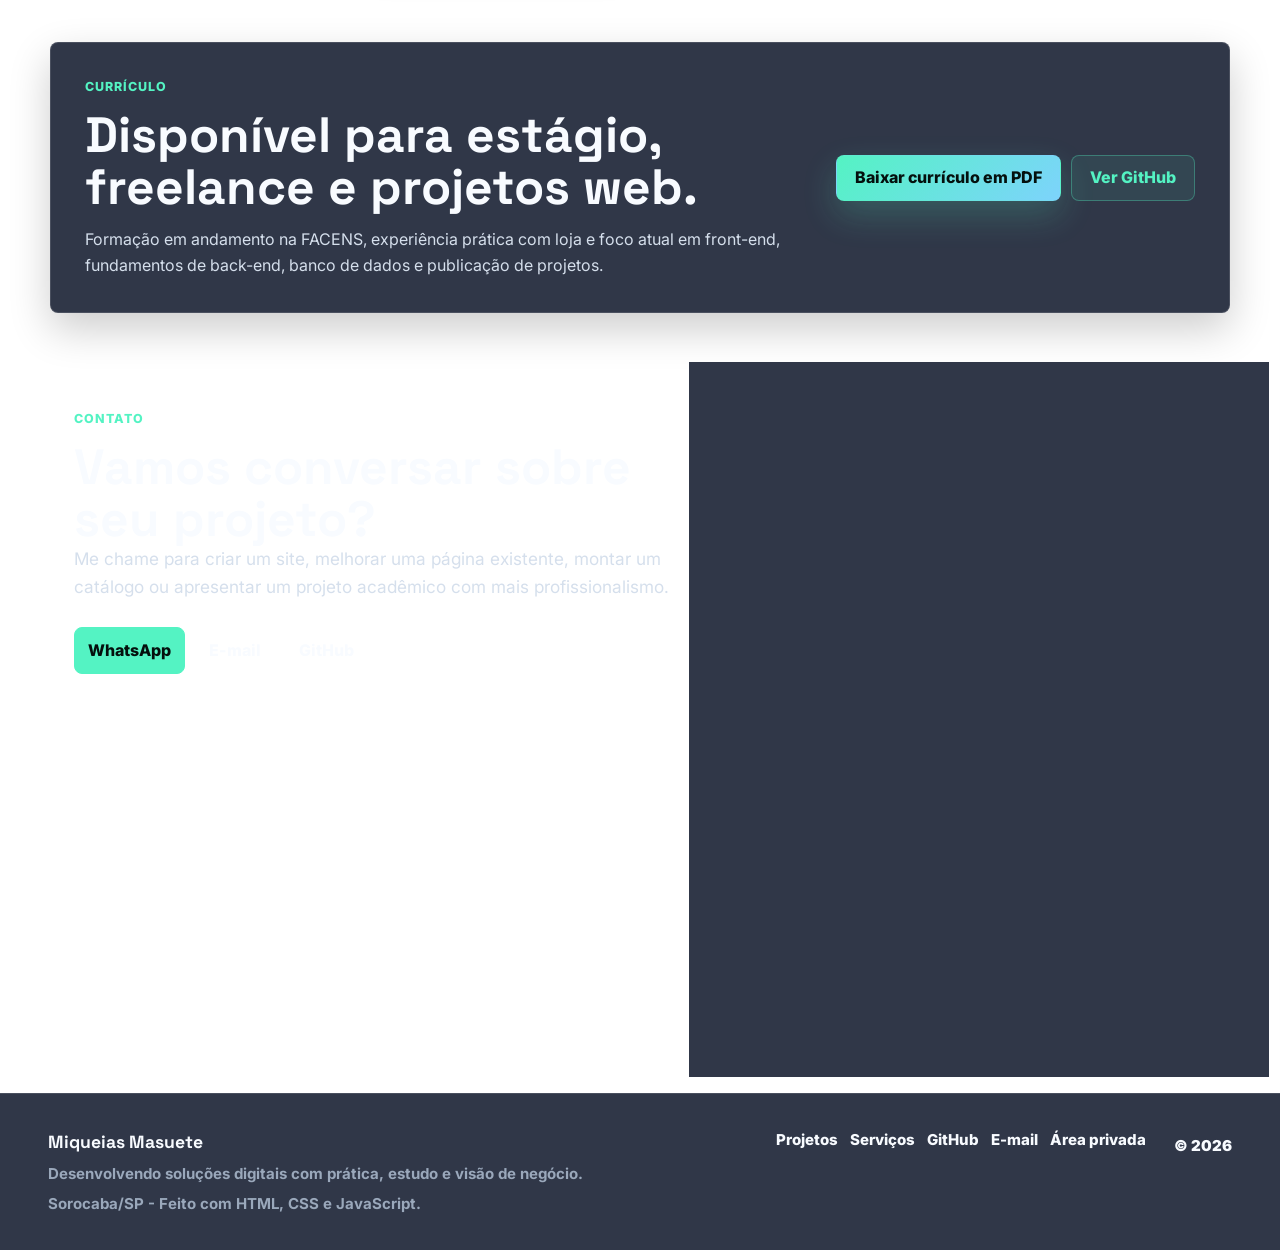
==== commit 9b075915: "Apply MM logo and neon portfolio visuals" ====
--- a/index.html
+++ b/index.html
@@ -32,6 +32,15 @@
 
   <body>
     <a class="skip-link" href="#conteudo">Pular para o conteúdo</a>
+    <div class="floating-backdrop" aria-hidden="true">
+      <span class="float-item float-item--code">&lt;/&gt;</span>
+      <span class="float-item float-item--cube"></span>
+      <span class="float-item float-item--braces">{ }</span>
+      <span class="float-item float-item--deploy">Deploy</span>
+      <span class="float-item float-item--dot"></span>
+      <span class="float-item float-item--line"></span>
+      <span class="float-item float-item--chip">JS</span>
+    </div>
 
     <header class="site-header" data-header>
       <a class="logo" href="#inicio" aria-label="Miqueias Masuete - início">
@@ -97,10 +106,11 @@
 
         <aside class="hero__profile" aria-label="Resumo visual de Miqueias Masuete">
           <img
-            src="https://avatars.githubusercontent.com/u/118195067?v=4"
-            alt="Avatar profissional de Miqueias Masuete no GitHub"
-            width="180"
-            height="180"
+            class="hero__logo-symbol"
+            src="assets/logo-mm.svg"
+            alt="Logo MM de Miqueias Masuete"
+            width="300"
+            height="170"
           />
           <div>
             <p class="profile-label">Posicionamento</p>
--- a/style.css
+++ b/style.css
@@ -46,6 +46,26 @@
   overflow: hidden;
 }
 
+body::before {
+  position: fixed;
+  inset: 0;
+  z-index: 0;
+  pointer-events: none;
+  background:
+    linear-gradient(116deg, transparent 0 19%, rgba(20, 157, 255, 0.12) 19.2%, transparent 19.45% 48%, rgba(24, 247, 228, 0.1) 48.2%, transparent 48.45%),
+    linear-gradient(162deg, transparent 0 33%, rgba(20, 103, 255, 0.08) 33.2%, transparent 33.45% 64%, rgba(24, 247, 228, 0.07) 64.2%, transparent 64.45%);
+  content: "";
+  opacity: 0.6;
+}
+
+main,
+.site-footer,
+.floating-whatsapp,
+.back-to-top {
+  position: relative;
+  z-index: 1;
+}
+
 img,
 svg {
   display: block;
@@ -132,14 +152,16 @@
 
 .logo__mark {
   display: grid;
-  width: 38px;
-  height: 38px;
+  width: 58px;
+  height: 34px;
   place-items: center;
-  border-radius: var(--radius);
-  background: linear-gradient(135deg, var(--primary), var(--blue));
-  color: #061014;
+  overflow: hidden;
+  border-radius: 0;
+  background: url("assets/logo-mm.svg") center / contain no-repeat;
+  color: transparent;
   font-family: "Space Grotesk", sans-serif;
   font-size: 0.84rem;
+  text-indent: -999px;
 }
 
 .main-nav {
@@ -356,6 +378,7 @@
 }
 
 .hero {
+  position: relative;
   display: grid;
   width: min(100%, var(--max-width));
   min-height: 92svh;
@@ -364,6 +387,113 @@
   align-items: center;
   margin: 0 auto;
   padding: calc(var(--header-height) + 50px) 24px 68px;
+}
+
+.floating-backdrop {
+  position: fixed;
+  inset: 0;
+  z-index: 0;
+  overflow: hidden;
+  pointer-events: none;
+}
+
+.float-item {
+  position: absolute;
+  display: grid;
+  place-items: center;
+  border: 1px solid rgba(20, 157, 255, 0.28);
+  color: rgba(104, 167, 255, 0.68);
+  font-family: "Space Grotesk", "Inter", sans-serif;
+  font-weight: 800;
+  letter-spacing: 0.08em;
+  text-transform: uppercase;
+  opacity: 0.36;
+  filter: drop-shadow(0 0 18px rgba(20, 157, 255, 0.35));
+  animation: floatDrift 11s ease-in-out infinite;
+}
+
+.float-item--code {
+  top: 17%;
+  right: 7%;
+  width: 72px;
+  height: 48px;
+  border-radius: var(--radius);
+  color: var(--blue);
+  font-size: 1.3rem;
+}
+
+.float-item--cube {
+  top: 22%;
+  left: 51%;
+  width: 34px;
+  height: 34px;
+  transform: rotate(45deg);
+  animation-delay: -2s;
+}
+
+.float-item--cube::before,
+.float-item--cube::after {
+  position: absolute;
+  inset: 7px;
+  border: 1px solid rgba(24, 247, 228, 0.28);
+  content: "";
+}
+
+.float-item--braces {
+  right: 46%;
+  bottom: 18%;
+  width: 74px;
+  height: 58px;
+  border-radius: 14px;
+  color: var(--primary);
+  font-size: 1.5rem;
+  animation-delay: -4s;
+}
+
+.float-item--deploy {
+  top: 79%;
+  left: 10%;
+  min-width: 92px;
+  min-height: 34px;
+  border-radius: 999px;
+  background: rgba(20, 157, 255, 0.07);
+  color: rgba(213, 223, 236, 0.72);
+  font-size: 0.72rem;
+  animation-delay: -6s;
+}
+
+.float-item--dot {
+  top: 14%;
+  left: 24%;
+  width: 8px;
+  height: 8px;
+  border: 0;
+  border-radius: 2px;
+  background: var(--blue);
+  box-shadow: 0 0 24px rgba(20, 157, 255, 0.8);
+  transform: rotate(45deg);
+  animation-delay: -8s;
+}
+
+.float-item--line {
+  top: 36%;
+  left: 45%;
+  width: 180px;
+  height: 1px;
+  border: 0;
+  background: linear-gradient(90deg, transparent, rgba(20, 157, 255, 0.5), transparent);
+  transform: rotate(-18deg);
+  animation-delay: -1s;
+}
+
+.float-item--chip {
+  right: 18%;
+  bottom: 7%;
+  width: 46px;
+  height: 46px;
+  border-radius: var(--radius);
+  color: var(--primary);
+  animation-delay: -5s;
 }
 
 .hero__content,
@@ -450,12 +580,16 @@
 }
 
 .hero__profile img {
-  width: 164px;
-  height: 164px;
-  border: 6px solid rgba(255, 255, 255, 0.12);
-  border-radius: var(--radius);
-  object-fit: cover;
-  box-shadow: 0 18px 36px rgba(18, 33, 31, 0.14);
+  width: min(260px, 100%);
+  height: auto;
+  border: 0;
+  border-radius: 0;
+  object-fit: contain;
+  filter: drop-shadow(0 0 22px rgba(20, 157, 255, 0.45));
+}
+
+.hero__logo-symbol {
+  margin: 0 0 4px;
 }
 
 .hero__profile h2 {
@@ -564,6 +698,7 @@
 }
 
 .project-card {
+  position: relative;
   display: flex;
   min-height: 100%;
   overflow: hidden;
@@ -571,6 +706,24 @@
   transition: transform 180ms ease, border-color 180ms ease, box-shadow 180ms ease;
 }
 
+.project-card::before,
+.project-shot::before {
+  position: absolute;
+  inset: 0;
+  border-radius: inherit;
+  background:
+    linear-gradient(135deg, rgba(20, 103, 255, 0.7), rgba(24, 247, 228, 0.5) 28%, transparent 38% 62%, rgba(24, 247, 228, 0.42) 72%, rgba(20, 103, 255, 0.62)),
+    linear-gradient(135deg, transparent 0 12px, rgba(255, 255, 255, 0.16) 12px 13px, transparent 13px);
+  content: "";
+  opacity: 0.36;
+  pointer-events: none;
+  -webkit-mask: linear-gradient(#000 0 0) content-box, linear-gradient(#000 0 0);
+  -webkit-mask-composite: xor;
+  mask: linear-gradient(#000 0 0) content-box, linear-gradient(#000 0 0);
+  mask-composite: exclude;
+  padding: 1px;
+}
+
 .project-card:hover {
   transform: translateY(-5px);
   border-color: rgba(84, 243, 195, 0.38);
@@ -578,21 +731,55 @@
 }
 
 .project-card__media {
+  position: relative;
   display: block;
   overflow: hidden;
-  border-bottom: 1px solid var(--line);
-  background: var(--bg-soft);
+  border-bottom: 1px solid rgba(20, 157, 255, 0.24);
+  background:
+    linear-gradient(135deg, rgba(20, 103, 255, 0.18), rgba(24, 247, 228, 0.1)),
+    var(--bg-soft);
+  padding: 8px;
+}
+
+.project-card__media::before,
+.project-card__media::after {
+  position: absolute;
+  z-index: 1;
+  width: 54px;
+  height: 54px;
+  border-color: rgba(24, 247, 228, 0.72);
+  content: "";
+  pointer-events: none;
+}
+
+.project-card__media::before {
+  top: 10px;
+  left: 10px;
+  border-top: 2px solid;
+  border-left: 2px solid;
+}
+
+.project-card__media::after {
+  right: 10px;
+  bottom: 10px;
+  border-right: 2px solid;
+  border-bottom: 2px solid;
 }
 
 .project-card__media img {
+  position: relative;
   width: 100%;
   aspect-ratio: 16 / 9;
   object-fit: cover;
-  transition: transform 220ms ease;
+  border: 1px solid rgba(255, 255, 255, 0.11);
+  border-radius: 4px;
+  filter: saturate(1.08) contrast(1.04);
+  transition: transform 220ms ease, filter 220ms ease;
 }
 
 .project-card:hover .project-card__media img {
   transform: scale(1.025);
+  filter: saturate(1.18) contrast(1.08);
 }
 
 .project-card__body {
@@ -1199,26 +1386,43 @@
 }
 
 .project-shot {
+  position: relative;
   overflow: hidden;
   margin: 0;
-  border: 1px solid var(--line);
-  border-radius: var(--radius);
-  background: var(--surface);
+  border: 1px solid rgba(20, 157, 255, 0.32);
+  border-radius: var(--radius);
+  background:
+    linear-gradient(135deg, rgba(20, 103, 255, 0.18), rgba(24, 247, 228, 0.1)),
+    var(--surface);
   box-shadow: var(--shadow);
+  padding: 8px;
 }
 
 .project-shot img {
   width: 100%;
   aspect-ratio: 16 / 10;
   object-fit: cover;
+  border-radius: 4px;
+  filter: saturate(1.08) contrast(1.04);
 }
 
 .project-shot figcaption {
-  border-top: 1px solid var(--line);
+  border-top: 1px solid rgba(20, 157, 255, 0.24);
   padding: 12px 14px;
   color: var(--muted);
   font-size: 0.9rem;
   font-weight: 700;
+}
+
+@keyframes floatDrift {
+  0%,
+  100% {
+    translate: 0 0;
+  }
+
+  50% {
+    translate: 0 -18px;
+  }
 }
 
 .project-evidence {
@@ -1511,6 +1715,21 @@
     display: none;
   }
 
+  .logo__mark {
+    width: 48px;
+    height: 30px;
+  }
+
+  .floating-backdrop {
+    opacity: 0.58;
+  }
+
+  .float-item--deploy,
+  .float-item--line,
+  .float-item--cube {
+    display: none;
+  }
+
   h1,
   .project-hero h1 {
     max-width: calc(100vw - 32px);
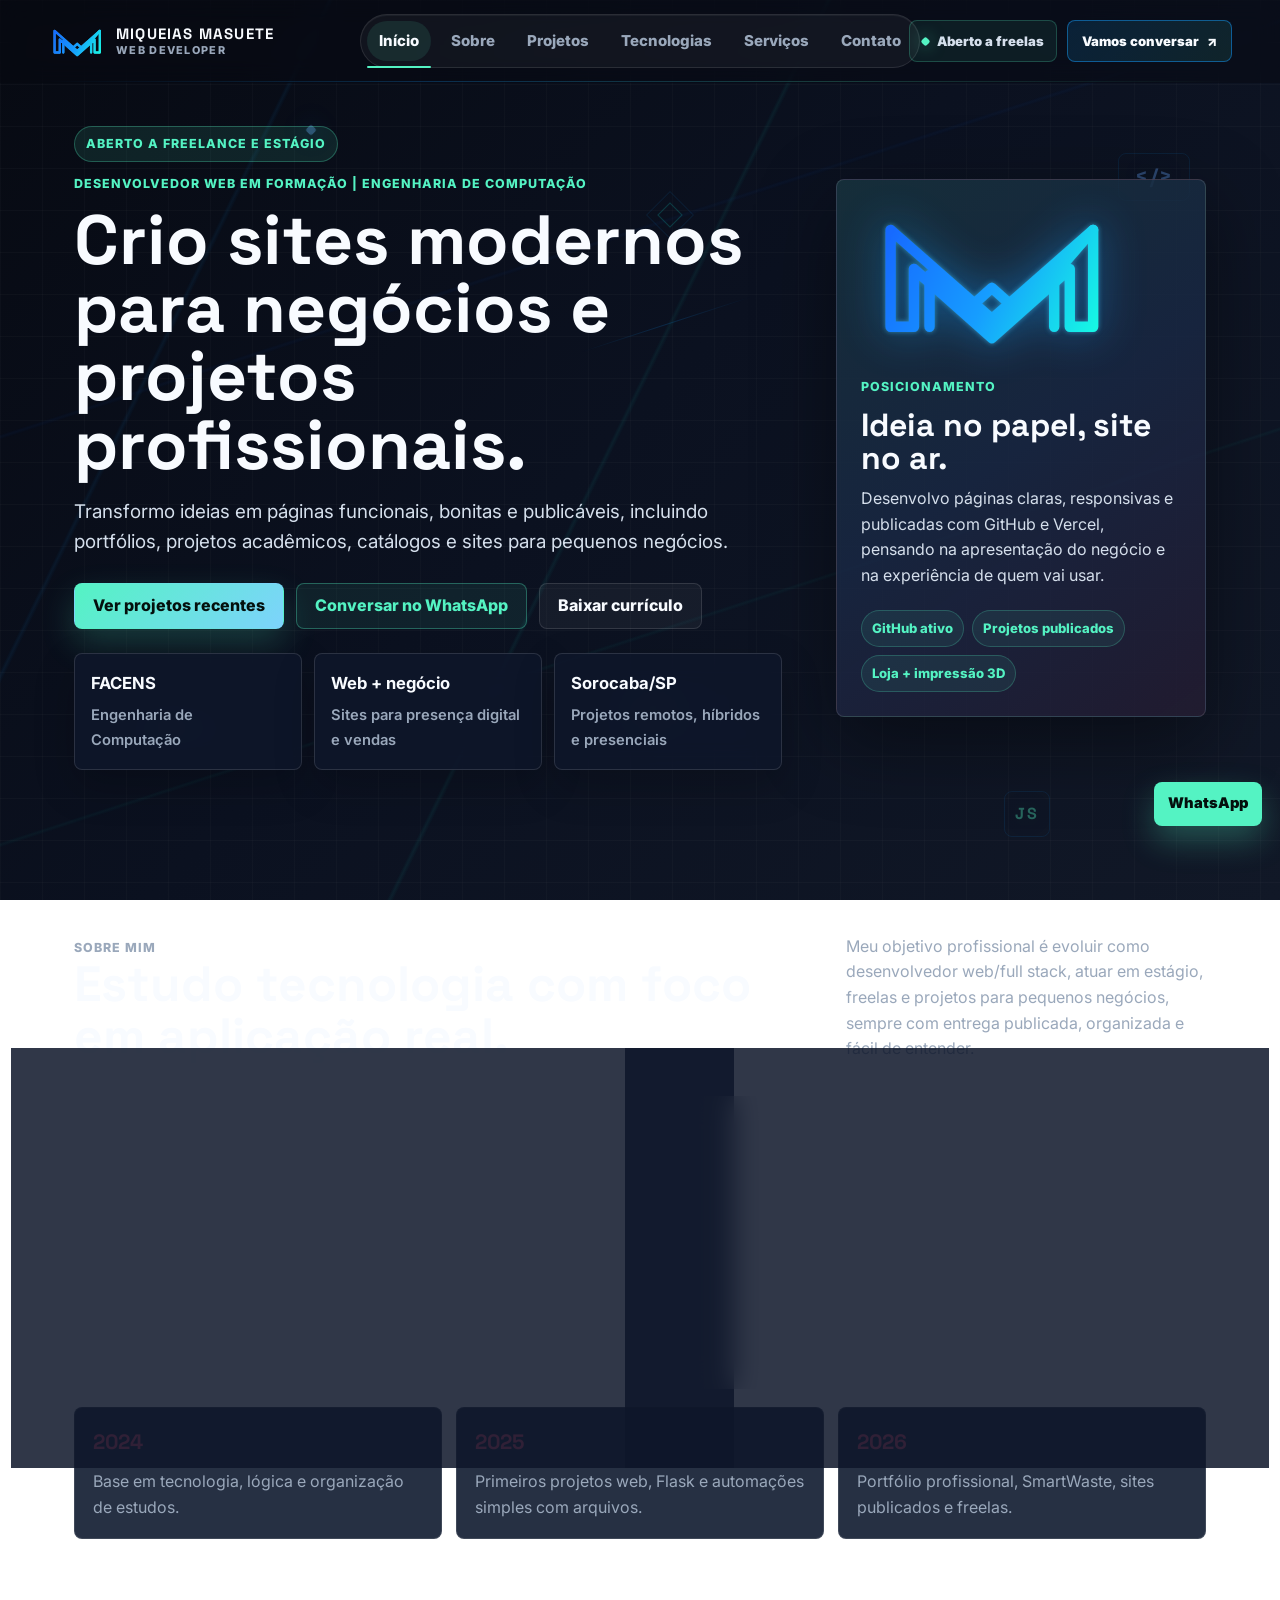
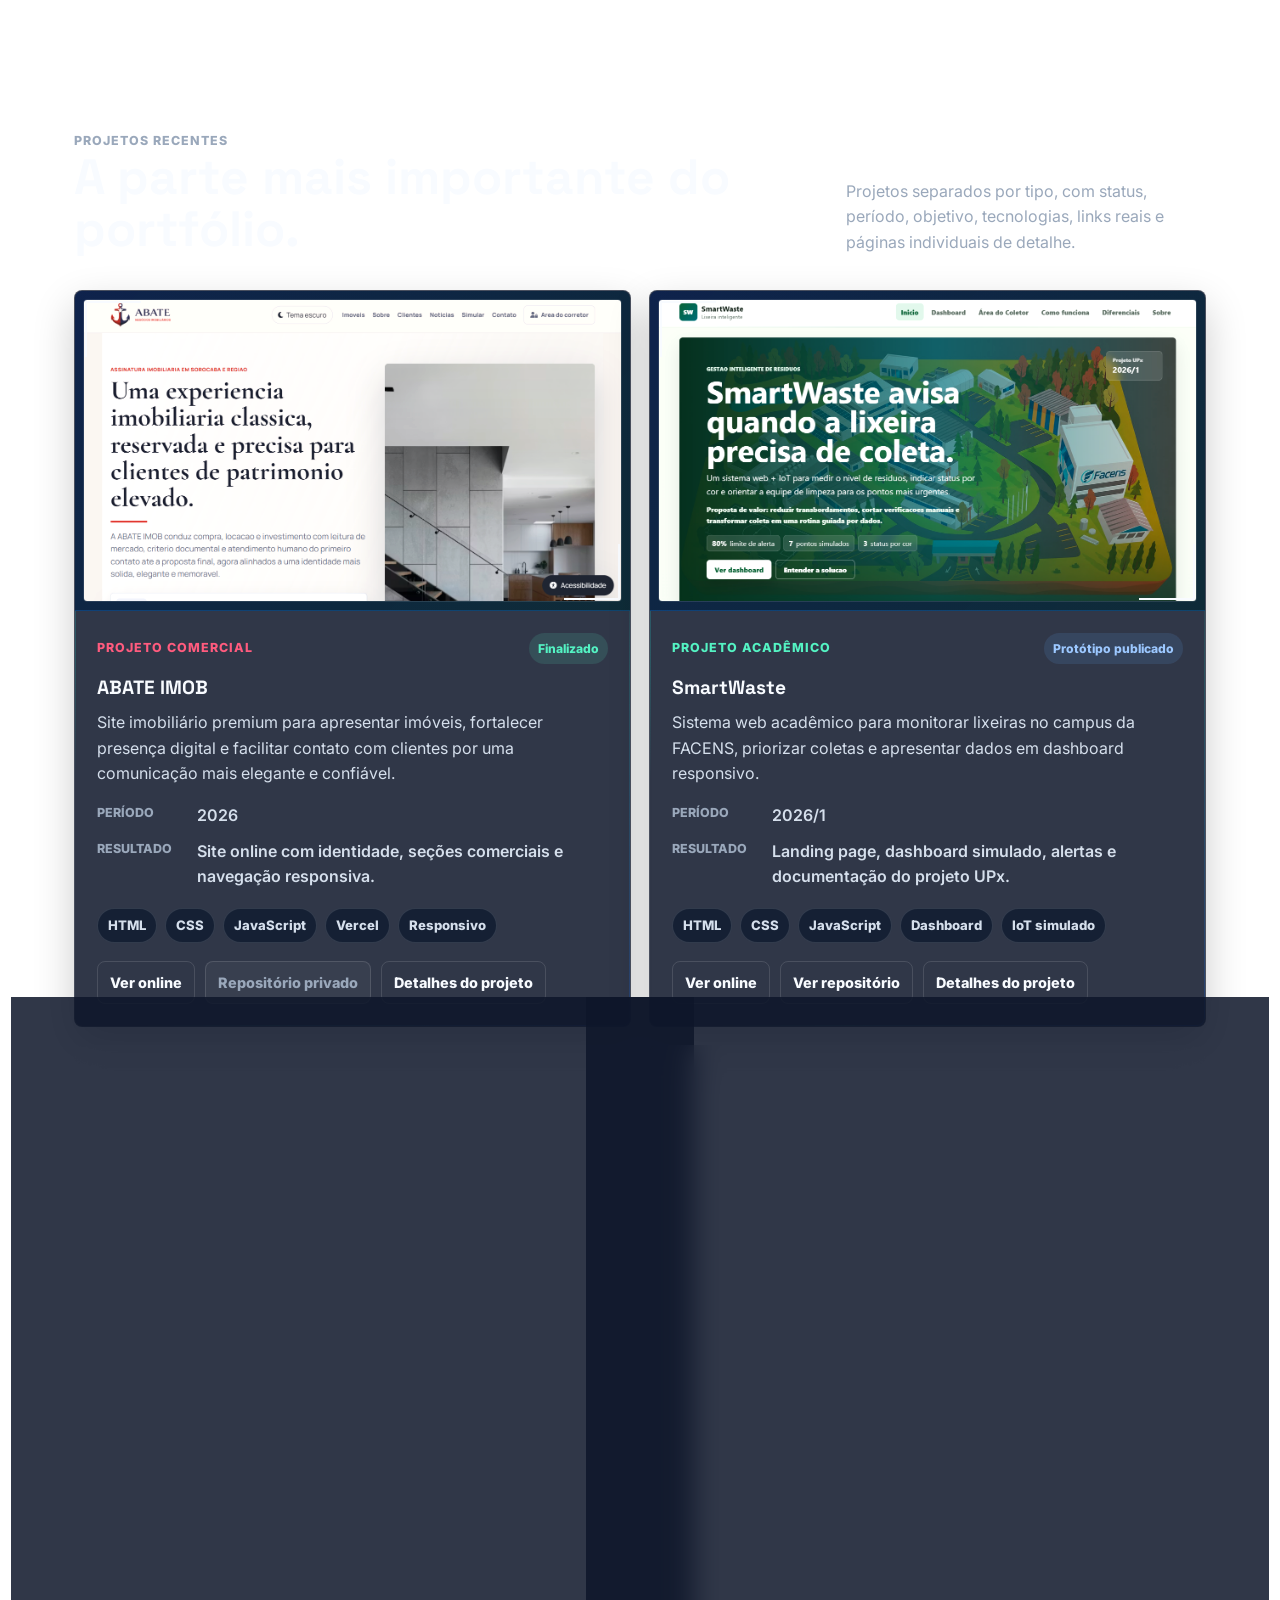
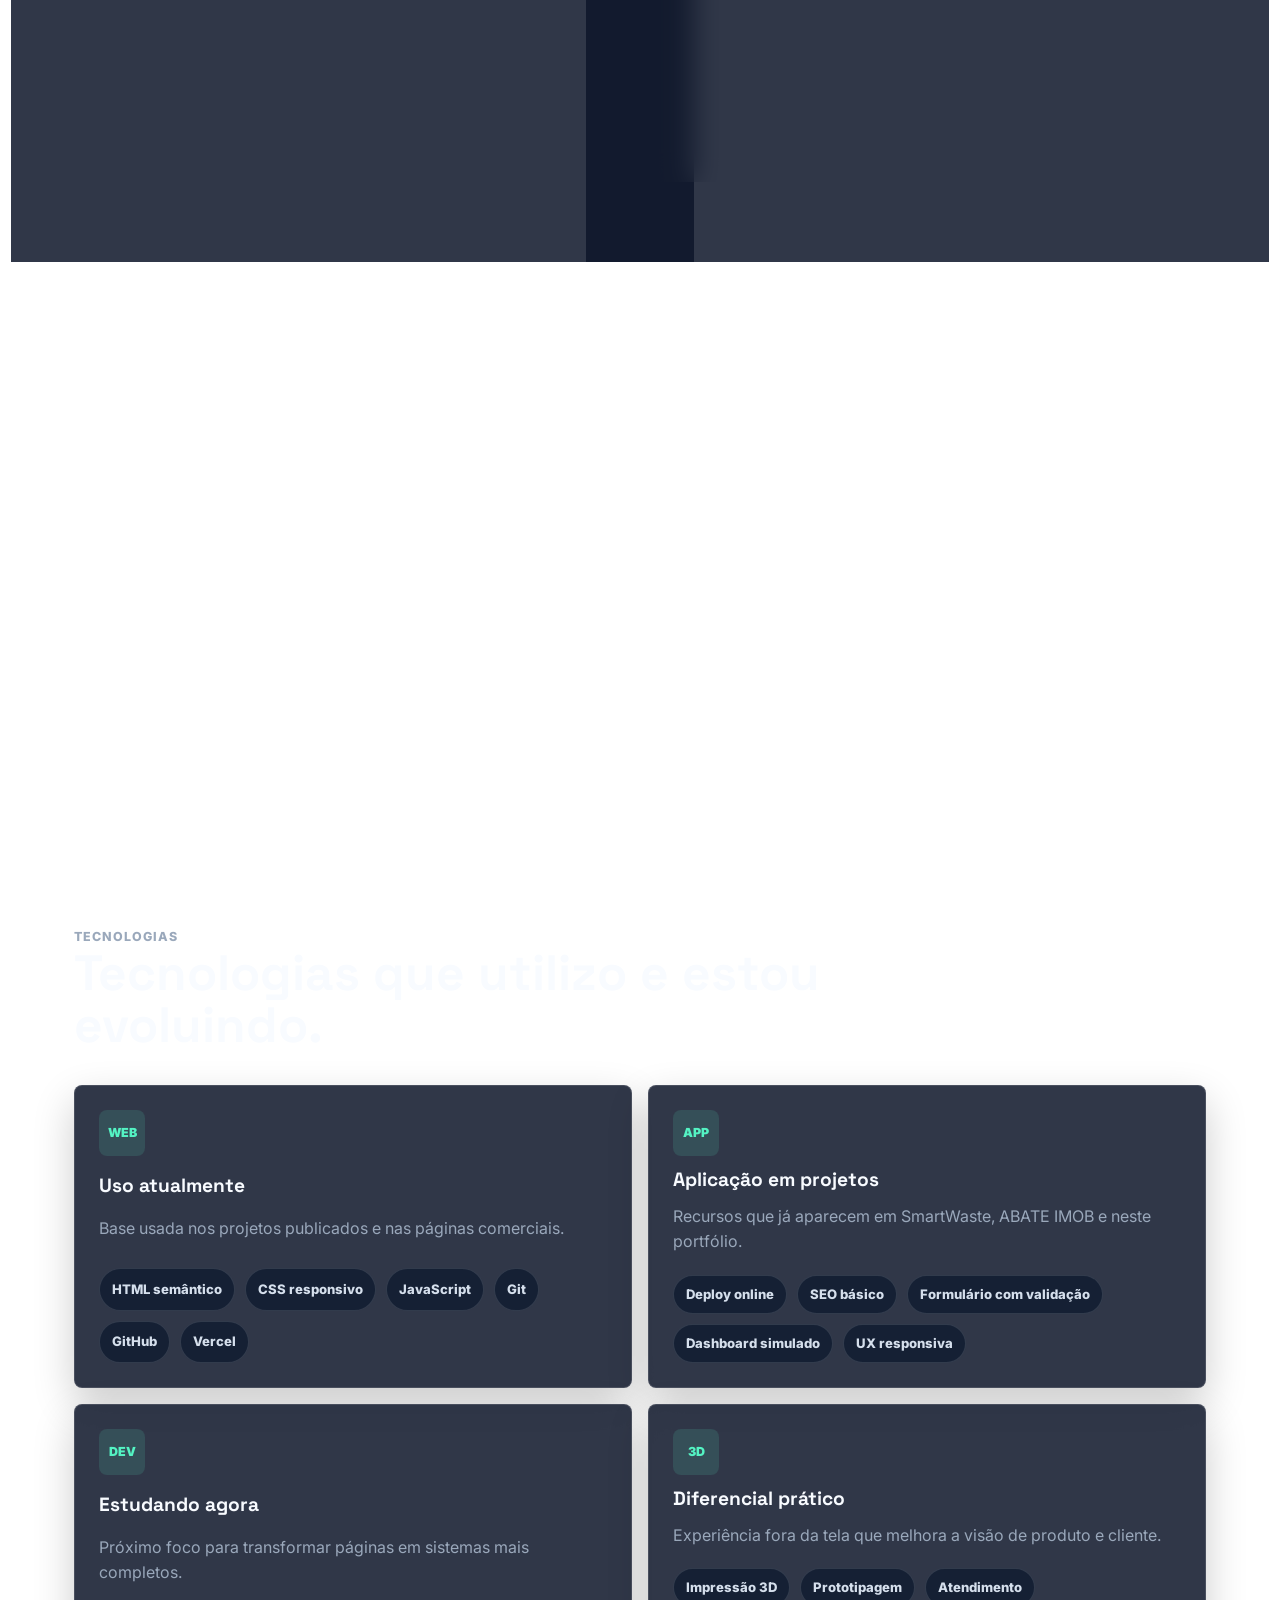
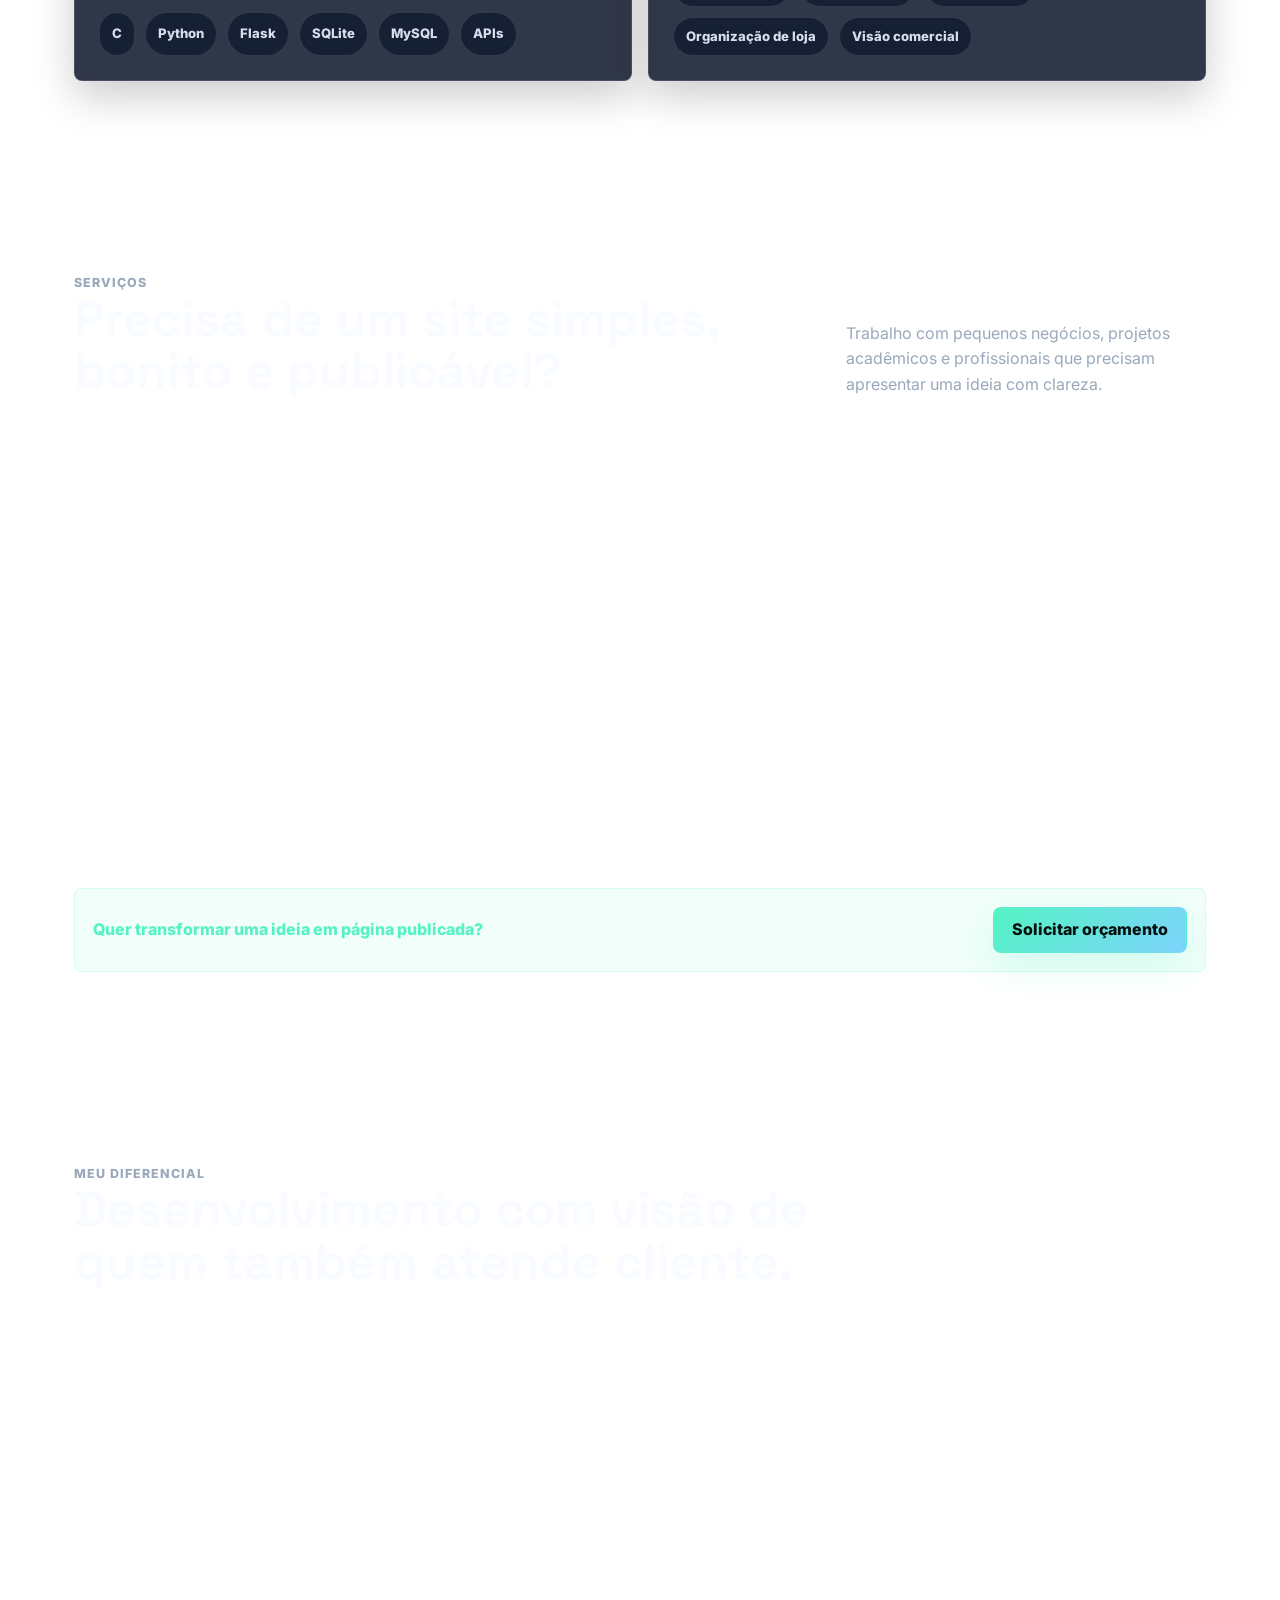
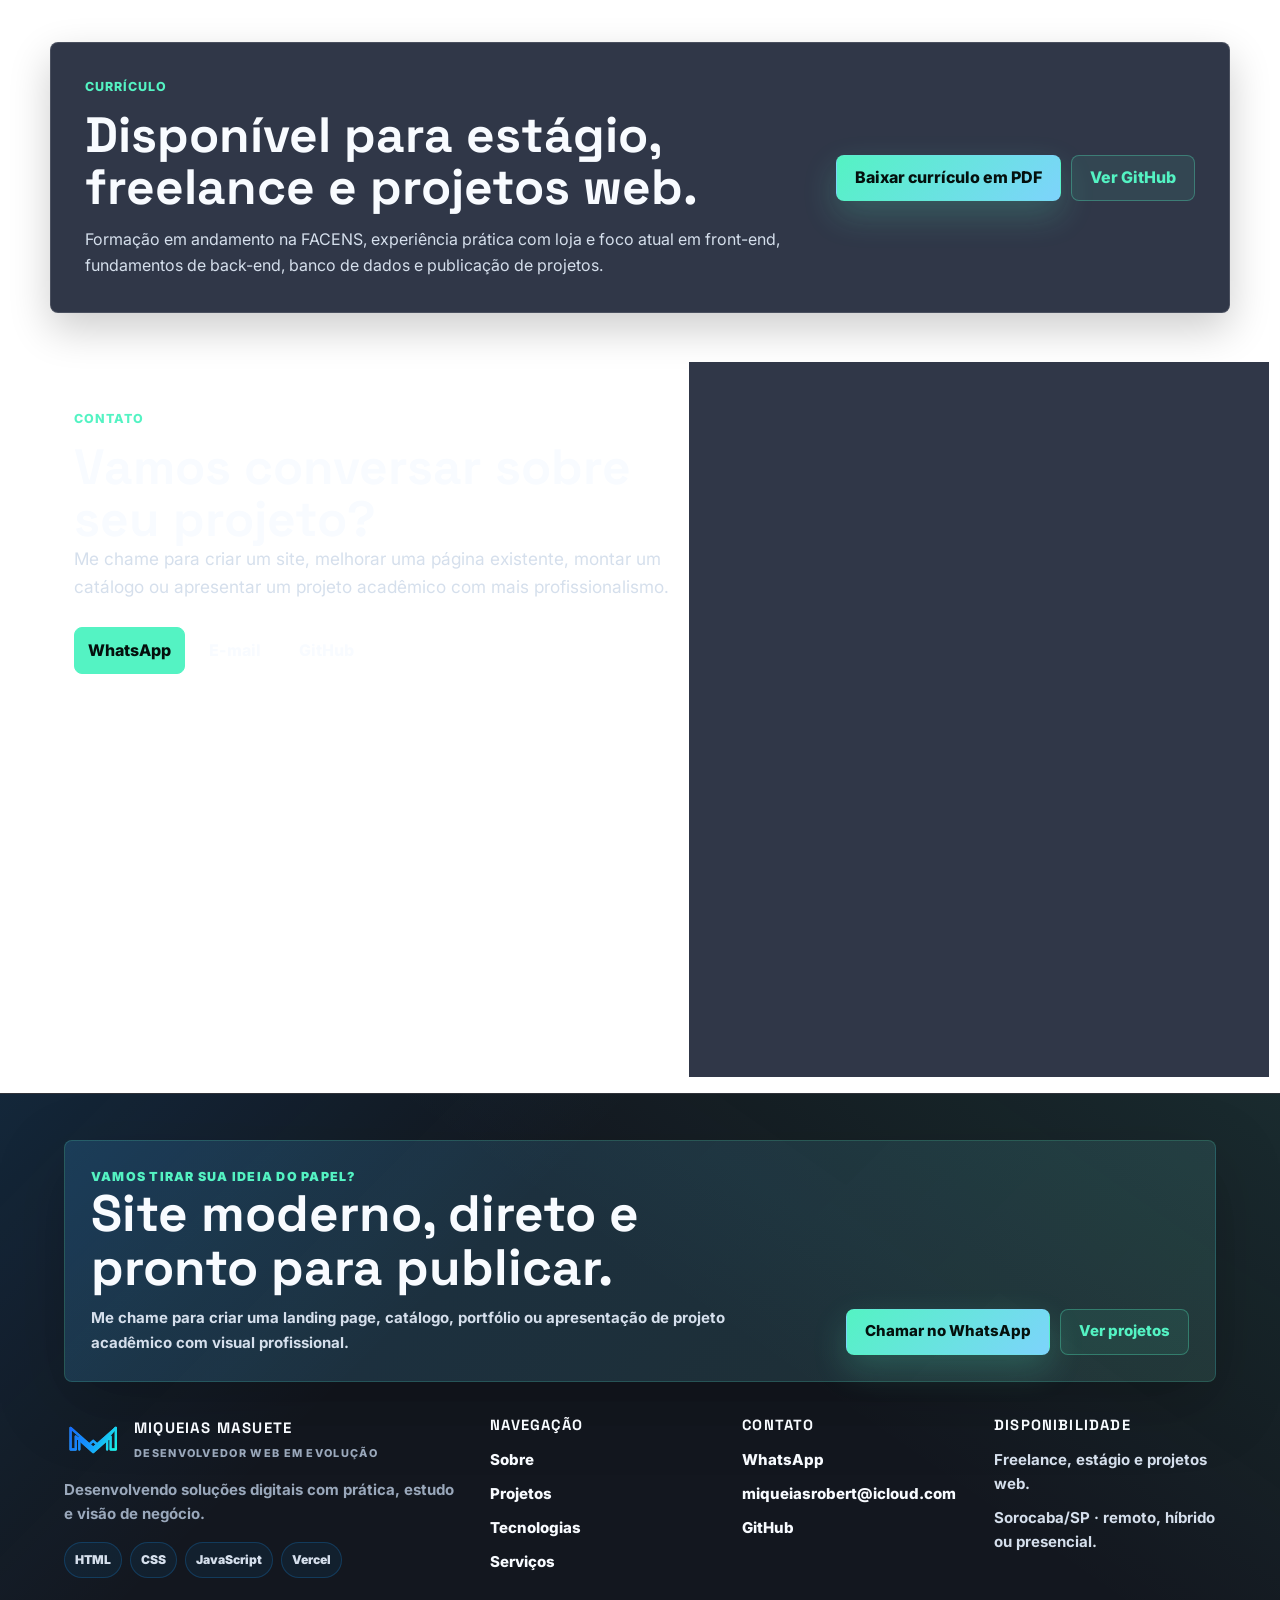
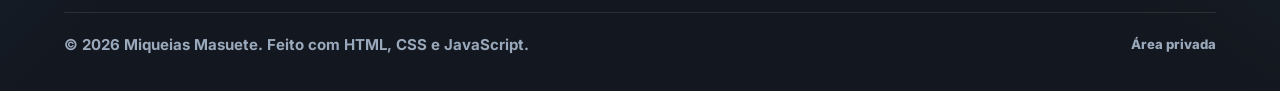
==== commit 39b044fd: "Refine header and footer layout" ====
--- a/index.html
+++ b/index.html
@@ -45,21 +45,11 @@
     <header class="site-header" data-header>
       <a class="logo" href="#inicio" aria-label="Miqueias Masuete - início">
         <span class="logo__mark">MM</span>
-        <span data-profile="name">Miqueias Masuete</span>
+        <span class="logo__text">
+          <span data-profile="name">Miqueias Masuete</span>
+          <small>Web developer</small>
+        </span>
       </a>
-
-      <button
-        class="nav-toggle"
-        type="button"
-        aria-label="Abrir menu"
-        aria-controls="main-nav"
-        aria-expanded="false"
-        data-nav-toggle
-      >
-        <span></span>
-        <span></span>
-        <span></span>
-      </button>
 
       <nav class="main-nav" id="main-nav" aria-label="Navegação principal" data-nav>
         <a class="nav-link" href="#inicio">Início</a>
@@ -69,6 +59,34 @@
         <a class="nav-link" href="#servicos">Serviços</a>
         <a class="nav-link" href="#contato">Contato</a>
       </nav>
+
+      <div class="header-actions">
+        <a class="header-status" href="#contato">
+          <span aria-hidden="true"></span>
+          Aberto a freelas
+        </a>
+        <a
+          class="header-cta"
+          href="https://wa.me/5515991727075?text=Oi%20Miqueias%2C%20vim%20pelo%20seu%20portf%C3%B3lio%20e%20quero%20conversar."
+          target="_blank"
+          rel="noopener noreferrer"
+        >
+          Vamos conversar
+          <span aria-hidden="true">↗</span>
+        </a>
+        <button
+          class="nav-toggle"
+          type="button"
+          aria-label="Abrir menu"
+          aria-controls="main-nav"
+          aria-expanded="false"
+          data-nav-toggle
+        >
+          <span></span>
+          <span></span>
+          <span></span>
+        </button>
+      </div>
     </header>
 
     <main id="conteudo">
@@ -610,19 +628,65 @@
     </button>
 
     <footer class="site-footer">
-      <div>
-        <a class="footer-brand" href="#inicio" data-profile="name">Miqueias Masuete</a>
-        <p>Desenvolvendo soluções digitais com prática, estudo e visão de negócio.</p>
-        <p><span data-profile="location">Sorocaba/SP</span> - Feito com HTML, CSS e JavaScript.</p>
+      <div class="footer-cta">
+        <div>
+          <p class="footer-kicker">Vamos tirar sua ideia do papel?</p>
+          <h2>Site moderno, direto e pronto para publicar.</h2>
+          <p>
+            Me chame para criar uma landing page, catálogo, portfólio ou apresentação de projeto
+            acadêmico com visual profissional.
+          </p>
+        </div>
+        <div class="footer-cta__actions">
+          <a class="btn btn--primary" href="https://wa.me/5515991727075?text=Oi%20Miqueias%2C%20quero%20conversar%20sobre%20um%20site." target="_blank" rel="noopener noreferrer">Chamar no WhatsApp</a>
+          <a class="btn btn--secondary" href="#projetos">Ver projetos</a>
+        </div>
       </div>
-      <nav aria-label="Links do rodapé">
-        <a href="#projetos">Projetos</a>
-        <a href="#servicos">Serviços</a>
-        <a href="https://github.com/0Robert010" target="_blank" rel="noopener noreferrer">GitHub</a>
-        <a href="mailto:miqueiasrobert@icloud.com">E-mail</a>
+
+      <div class="footer-main">
+        <div class="footer-about">
+          <a class="footer-logo" href="#inicio" aria-label="Miqueias Masuete - início">
+            <span class="logo__mark">MM</span>
+            <span>
+              <strong data-profile="name">Miqueias Masuete</strong>
+              <small>Desenvolvedor Web em evolução</small>
+            </span>
+          </a>
+          <p>Desenvolvendo soluções digitais com prática, estudo e visão de negócio.</p>
+          <div class="footer-stack" aria-label="Tecnologias principais">
+            <span>HTML</span>
+            <span>CSS</span>
+            <span>JavaScript</span>
+            <span>Vercel</span>
+          </div>
+        </div>
+
+        <nav class="footer-column" aria-labelledby="footer-nav-title">
+          <h3 id="footer-nav-title">Navegação</h3>
+          <a href="#sobre">Sobre</a>
+          <a href="#projetos">Projetos</a>
+          <a href="#tecnologias">Tecnologias</a>
+          <a href="#servicos">Serviços</a>
+        </nav>
+
+        <div class="footer-column" aria-labelledby="footer-contact-title">
+          <h3 id="footer-contact-title">Contato</h3>
+          <a href="https://wa.me/5515991727075?text=Oi%20Miqueias%2C%20vim%20pelo%20seu%20portf%C3%B3lio." target="_blank" rel="noopener noreferrer">WhatsApp</a>
+          <a href="mailto:miqueiasrobert@icloud.com">miqueiasrobert@icloud.com</a>
+          <a href="https://github.com/0Robert010" target="_blank" rel="noopener noreferrer">GitHub</a>
+        </div>
+
+        <div class="footer-column footer-column--meta" aria-labelledby="footer-meta-title">
+          <h3 id="footer-meta-title">Disponibilidade</h3>
+          <p>Freelance, estágio e projetos web.</p>
+          <p><span data-profile="location">Sorocaba/SP</span> · remoto, híbrido ou presencial.</p>
+        </div>
+      </div>
+
+      <div class="footer-bottom">
+        <p>© <span data-current-year></span> Miqueias Masuete. Feito com HTML, CSS e JavaScript.</p>
         <a href="admin.html" rel="nofollow">Área privada</a>
-      </nav>
-      <p class="footer-year">© <span data-current-year></span></p>
+      </div>
     </footer>
 
     <script src="profile.js"></script>
--- a/style.css
+++ b/style.css
@@ -124,20 +124,34 @@
   position: fixed;
   inset: 0 0 auto;
   z-index: 50;
-  display: flex;
+  display: grid;
+  grid-template-columns: minmax(0, 1fr) auto minmax(0, 1fr);
   min-height: var(--header-height);
   align-items: center;
-  justify-content: space-between;
   gap: 24px;
-  padding: 16px 48px;
+  isolation: isolate;
+  padding: 14px clamp(20px, 4vw, 48px);
   border-bottom: 1px solid transparent;
+  background: rgba(7, 10, 18, 0.48);
+  backdrop-filter: blur(12px);
   transition: background 180ms ease, border-color 180ms ease, box-shadow 180ms ease;
+}
+
+.site-header::after {
+  position: absolute;
+  right: 48px;
+  bottom: 0;
+  left: 48px;
+  height: 1px;
+  background: linear-gradient(90deg, transparent, rgba(20, 157, 255, 0.38), rgba(84, 243, 195, 0.32), transparent);
+  content: "";
+  opacity: 0.64;
 }
 
 .site-header.is-scrolled,
 .site-header--solid {
   border-color: var(--line);
-  background: rgba(7, 10, 18, 0.84);
+  background: rgba(7, 10, 18, 0.9);
   box-shadow: 0 18px 54px rgba(0, 0, 0, 0.28);
   backdrop-filter: blur(16px);
 }
@@ -146,8 +160,10 @@
   display: inline-flex;
   align-items: center;
   gap: 10px;
+  justify-self: start;
   color: var(--ink);
   font-weight: 800;
+  line-height: 1;
 }
 
 .logo__mark {
@@ -164,24 +180,54 @@
   text-indent: -999px;
 }
 
+.logo__text {
+  display: grid;
+  gap: 4px;
+}
+
+.logo__text > span,
+.footer-logo strong {
+  font-family: "Space Grotesk", "Inter", sans-serif;
+  font-size: 0.94rem;
+  letter-spacing: 0.08em;
+  text-transform: uppercase;
+}
+
+.logo__text small,
+.footer-logo small {
+  color: var(--muted);
+  font-size: 0.68rem;
+  font-weight: 800;
+  letter-spacing: 0.12em;
+  text-transform: uppercase;
+}
+
 .main-nav {
   display: flex;
   align-items: center;
-  gap: 26px;
+  justify-self: center;
+  gap: 8px;
+  border: 1px solid rgba(255, 255, 255, 0.1);
+  border-radius: 999px;
+  background: rgba(255, 255, 255, 0.045);
+  box-shadow: inset 0 1px 0 rgba(255, 255, 255, 0.05);
+  padding: 6px;
 }
 
 .nav-link {
   position: relative;
+  border-radius: 999px;
   color: var(--muted);
   font-size: 0.94rem;
   font-weight: 800;
+  padding: 8px 12px;
   transition: color 180ms ease;
 }
 
 .nav-link::after {
   position: absolute;
   right: 0;
-  bottom: -8px;
+  bottom: -7px;
   left: 0;
   height: 2px;
   transform: scaleX(0);
@@ -198,8 +244,69 @@
   color: var(--ink);
 }
 
+.nav-link:hover,
+.nav-link:focus-visible {
+  background: rgba(255, 255, 255, 0.055);
+}
+
+.nav-link.is-active {
+  background: rgba(84, 243, 195, 0.1);
+}
+
 .nav-link.is-active::after {
   transform: scaleX(1);
+}
+
+.header-actions {
+  display: flex;
+  align-items: center;
+  justify-self: end;
+  gap: 10px;
+}
+
+.header-status,
+.header-cta {
+  display: inline-flex;
+  min-height: 42px;
+  align-items: center;
+  justify-content: center;
+  border-radius: var(--radius);
+  font-size: 0.82rem;
+  font-weight: 900;
+  white-space: nowrap;
+}
+
+.header-status {
+  gap: 8px;
+  border: 1px solid rgba(84, 243, 195, 0.22);
+  background: rgba(84, 243, 195, 0.07);
+  color: var(--ink-soft);
+  padding: 0 12px;
+}
+
+.header-status span {
+  width: 7px;
+  height: 7px;
+  transform: rotate(45deg);
+  border-radius: 2px;
+  background: var(--primary);
+  box-shadow: 0 0 16px rgba(84, 243, 195, 0.62);
+}
+
+.header-cta {
+  gap: 8px;
+  border: 1px solid rgba(20, 157, 255, 0.48);
+  background: linear-gradient(135deg, rgba(20, 157, 255, 0.14), rgba(84, 243, 195, 0.1));
+  color: var(--ink);
+  padding: 0 14px;
+  transition: transform 180ms ease, border-color 180ms ease, background 180ms ease;
+}
+
+.header-cta:hover,
+.header-cta:focus-visible {
+  transform: translateY(-2px);
+  border-color: rgba(84, 243, 195, 0.64);
+  background: linear-gradient(135deg, rgba(20, 157, 255, 0.24), rgba(84, 243, 195, 0.18));
 }
 
 .nav-toggle {
@@ -1276,43 +1383,155 @@
 
 .site-footer {
   display: grid;
-  grid-template-columns: minmax(0, 1fr) auto auto;
-  gap: 28px;
-  align-items: start;
+  gap: 34px;
   border-top: 1px solid var(--line);
-  background: var(--surface);
-  padding: 34px 48px;
+  background:
+    linear-gradient(135deg, rgba(20, 157, 255, 0.12), transparent 34%),
+    linear-gradient(215deg, rgba(84, 243, 195, 0.09), transparent 42%),
+    rgba(5, 9, 17, 0.94);
+  padding: 46px clamp(20px, 5vw, 64px) 34px;
   color: var(--muted);
   font-size: 0.94rem;
   font-weight: 700;
 }
 
 .site-footer p {
-  margin: 6px 0 0;
-}
-
-.footer-brand {
-  color: var(--ink);
-  font-family: "Space Grotesk", sans-serif;
-  font-size: 1.1rem;
-  font-weight: 800;
-}
-
-.site-footer nav {
+  margin: 0;
+}
+
+.footer-cta {
+  display: grid;
+  grid-template-columns: minmax(0, 1fr) auto;
+  width: min(100%, var(--max-width));
+  align-items: end;
+  gap: 24px;
+  margin: 0 auto;
+  border: 1px solid rgba(84, 243, 195, 0.18);
+  border-radius: var(--radius);
+  background:
+    linear-gradient(135deg, rgba(20, 157, 255, 0.14), rgba(84, 243, 195, 0.08)),
+    rgba(255, 255, 255, 0.035);
+  box-shadow: 0 22px 70px rgba(0, 0, 0, 0.24);
+  padding: 26px;
+}
+
+.footer-kicker {
+  margin-bottom: 10px;
+  color: var(--primary);
+  font-size: 0.78rem;
+  font-weight: 900;
+  letter-spacing: 0.1em;
+  text-transform: uppercase;
+}
+
+.footer-cta h2 {
+  max-width: 720px;
+  margin-bottom: 12px;
+  font-size: clamp(2rem, 4vw, 3.2rem);
+}
+
+.footer-cta p:not(.footer-kicker) {
+  max-width: 650px;
+  color: var(--ink-soft);
+}
+
+.footer-cta__actions {
   display: flex;
   flex-wrap: wrap;
+  gap: 10px;
+  justify-content: flex-end;
+}
+
+.footer-main {
+  display: grid;
+  grid-template-columns: minmax(280px, 1.25fr) repeat(3, minmax(160px, 0.7fr));
+  width: min(100%, var(--max-width));
+  gap: 30px;
+  margin: 0 auto;
+}
+
+.footer-about {
+  display: grid;
+  gap: 16px;
+  max-width: 430px;
+}
+
+.footer-logo {
+  display: inline-flex;
+  width: fit-content;
+  align-items: center;
   gap: 12px;
-  justify-content: flex-end;
-}
-
-.site-footer a {
   color: var(--ink);
-  font-weight: 800;
-}
-
-.footer-year {
+}
+
+.footer-logo > span:last-child {
+  display: grid;
+  gap: 5px;
+}
+
+.footer-stack {
+  display: flex;
+  flex-wrap: wrap;
+  gap: 8px;
+}
+
+.footer-stack span {
+  border: 1px solid rgba(20, 157, 255, 0.22);
+  border-radius: 999px;
+  background: rgba(20, 157, 255, 0.07);
+  color: var(--ink-soft);
+  padding: 7px 10px;
+  font-size: 0.76rem;
+  font-weight: 900;
+}
+
+.footer-column {
+  display: grid;
+  align-content: start;
+  gap: 10px;
+}
+
+.footer-column h3 {
+  margin: 0 0 4px;
   color: var(--ink);
-  font-weight: 900;
+  font-size: 0.92rem;
+  letter-spacing: 0.08em;
+  text-transform: uppercase;
+}
+
+.footer-column a,
+.footer-bottom a {
+  color: var(--ink);
+  font-weight: 800;
+  transition: color 180ms ease, transform 180ms ease;
+}
+
+.footer-column a:hover,
+.footer-column a:focus-visible,
+.footer-bottom a:hover,
+.footer-bottom a:focus-visible {
+  color: var(--primary);
+}
+
+.footer-column--meta p {
+  color: var(--ink-soft);
+}
+
+.footer-bottom {
+  display: flex;
+  width: min(100%, var(--max-width));
+  align-items: center;
+  justify-content: space-between;
+  gap: 18px;
+  margin: 0 auto;
+  border-top: 1px solid rgba(255, 255, 255, 0.1);
+  padding-top: 20px;
+  color: var(--muted);
+}
+
+.footer-bottom a {
+  color: var(--muted);
+  font-size: 0.82rem;
 }
 
 .project-page {
@@ -1629,7 +1848,17 @@
 
 @media (max-width: 1060px) {
   .site-header {
+    grid-template-columns: minmax(0, 1fr) auto;
     padding: 14px 20px;
+  }
+
+  .site-header::after {
+    right: 20px;
+    left: 20px;
+  }
+
+  .header-status {
+    display: none;
   }
 
   .nav-toggle {
@@ -1700,6 +1929,23 @@
   .resume-actions {
     justify-content: flex-start;
   }
+
+  .footer-cta,
+  .footer-main {
+    grid-template-columns: repeat(2, minmax(0, 1fr));
+  }
+
+  .footer-cta {
+    align-items: start;
+  }
+
+  .footer-cta__actions {
+    justify-content: flex-start;
+  }
+
+  .footer-about {
+    max-width: none;
+  }
 }
 
 @media (max-width: 760px) {
@@ -1708,7 +1954,13 @@
   }
 
   .site-header {
+    gap: 14px;
     padding: 14px 16px;
+  }
+
+  .site-header::after {
+    right: 16px;
+    left: 16px;
   }
 
   .logo span:last-child {
@@ -1718,6 +1970,14 @@
   .logo__mark {
     width: 48px;
     height: 30px;
+  }
+
+  .header-actions {
+    gap: 8px;
+  }
+
+  .header-cta {
+    display: none;
   }
 
   .floating-backdrop {
@@ -1767,7 +2027,8 @@
 
   .hero__actions .btn,
   .resume-actions .btn,
-  .section-cta .btn {
+  .section-cta .btn,
+  .footer-cta__actions .btn {
     width: 100%;
   }
 
@@ -1793,7 +2054,8 @@
   }
 
   .section-cta,
-  .site-footer {
+  .footer-cta,
+  .footer-main {
     grid-template-columns: 1fr;
   }
 
@@ -1803,11 +2065,22 @@
   }
 
   .site-footer {
+    gap: 28px;
     padding: 30px 16px 96px;
   }
 
-  .site-footer nav {
-    justify-content: flex-start;
+  .footer-cta {
+    padding: 20px;
+  }
+
+  .footer-cta__actions,
+  .footer-bottom {
+    align-items: stretch;
+    flex-direction: column;
+  }
+
+  .footer-bottom {
+    gap: 10px;
   }
 
   .floating-whatsapp {
